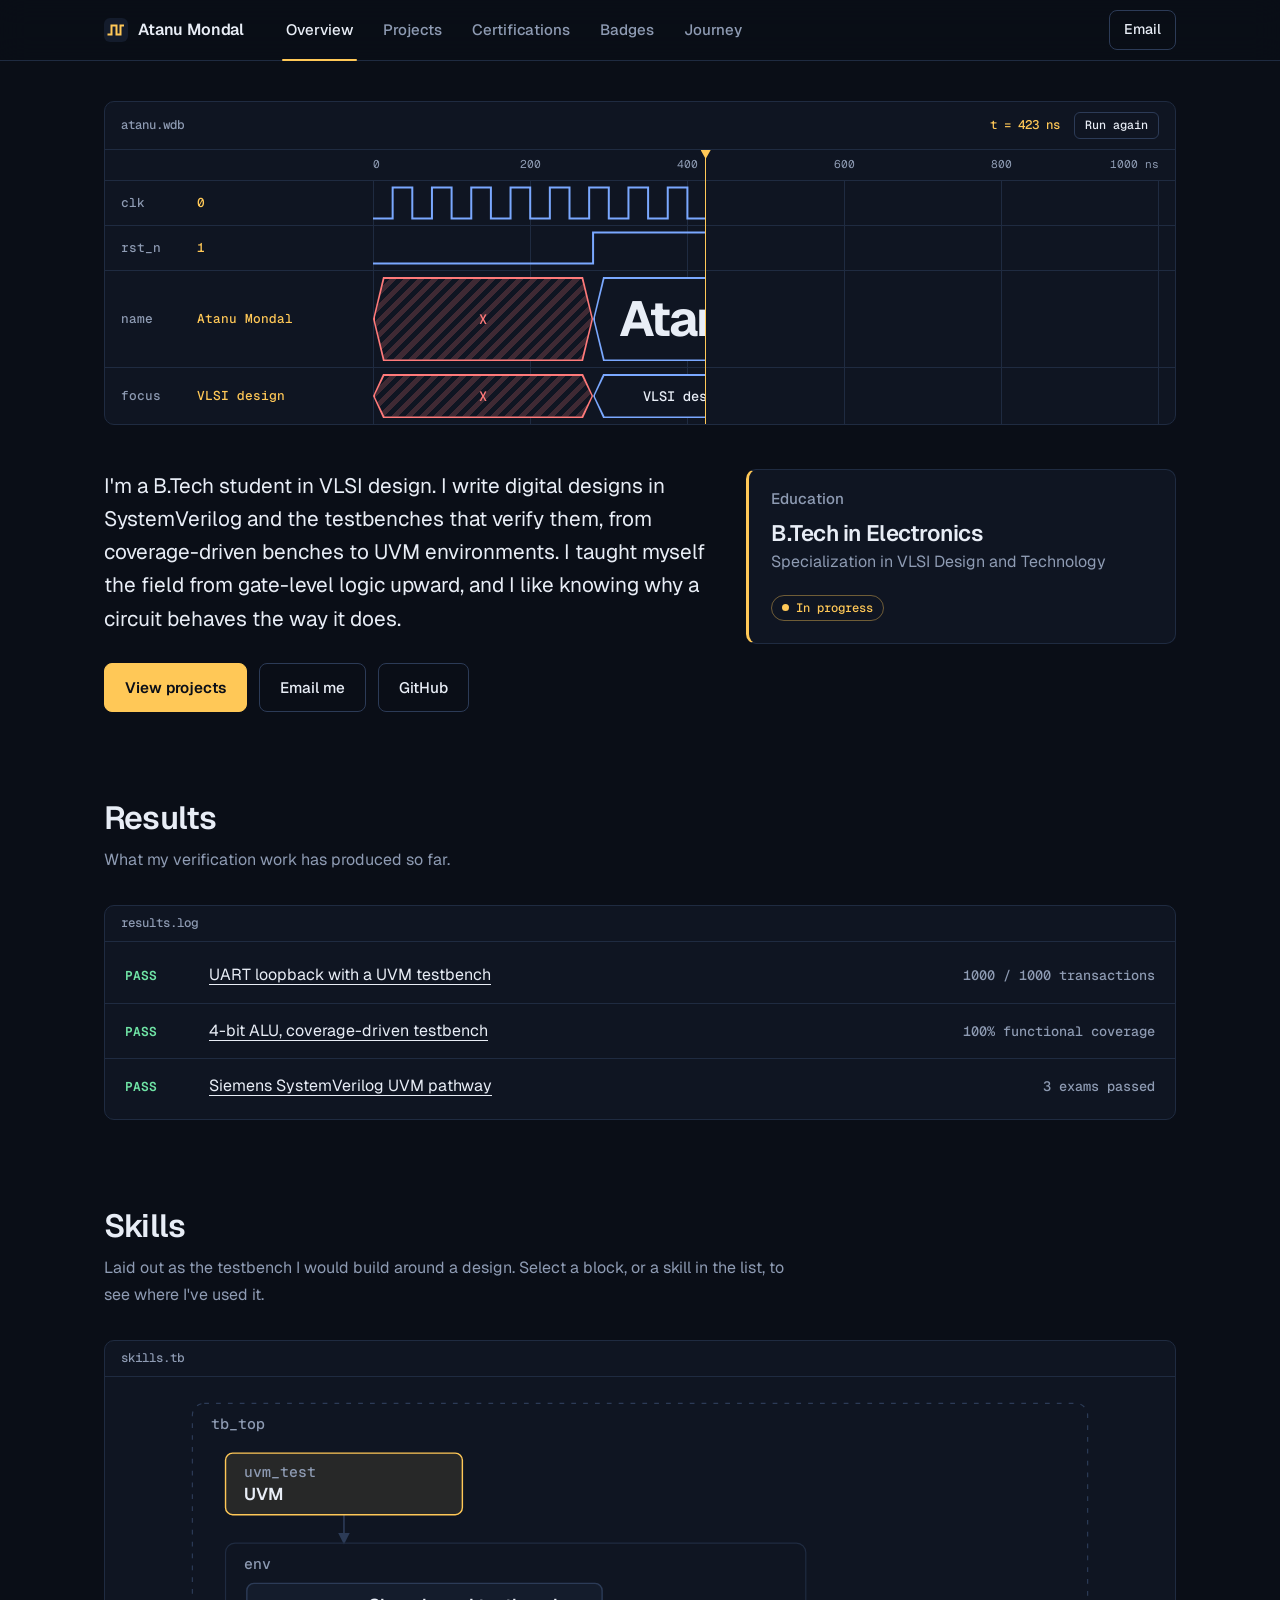
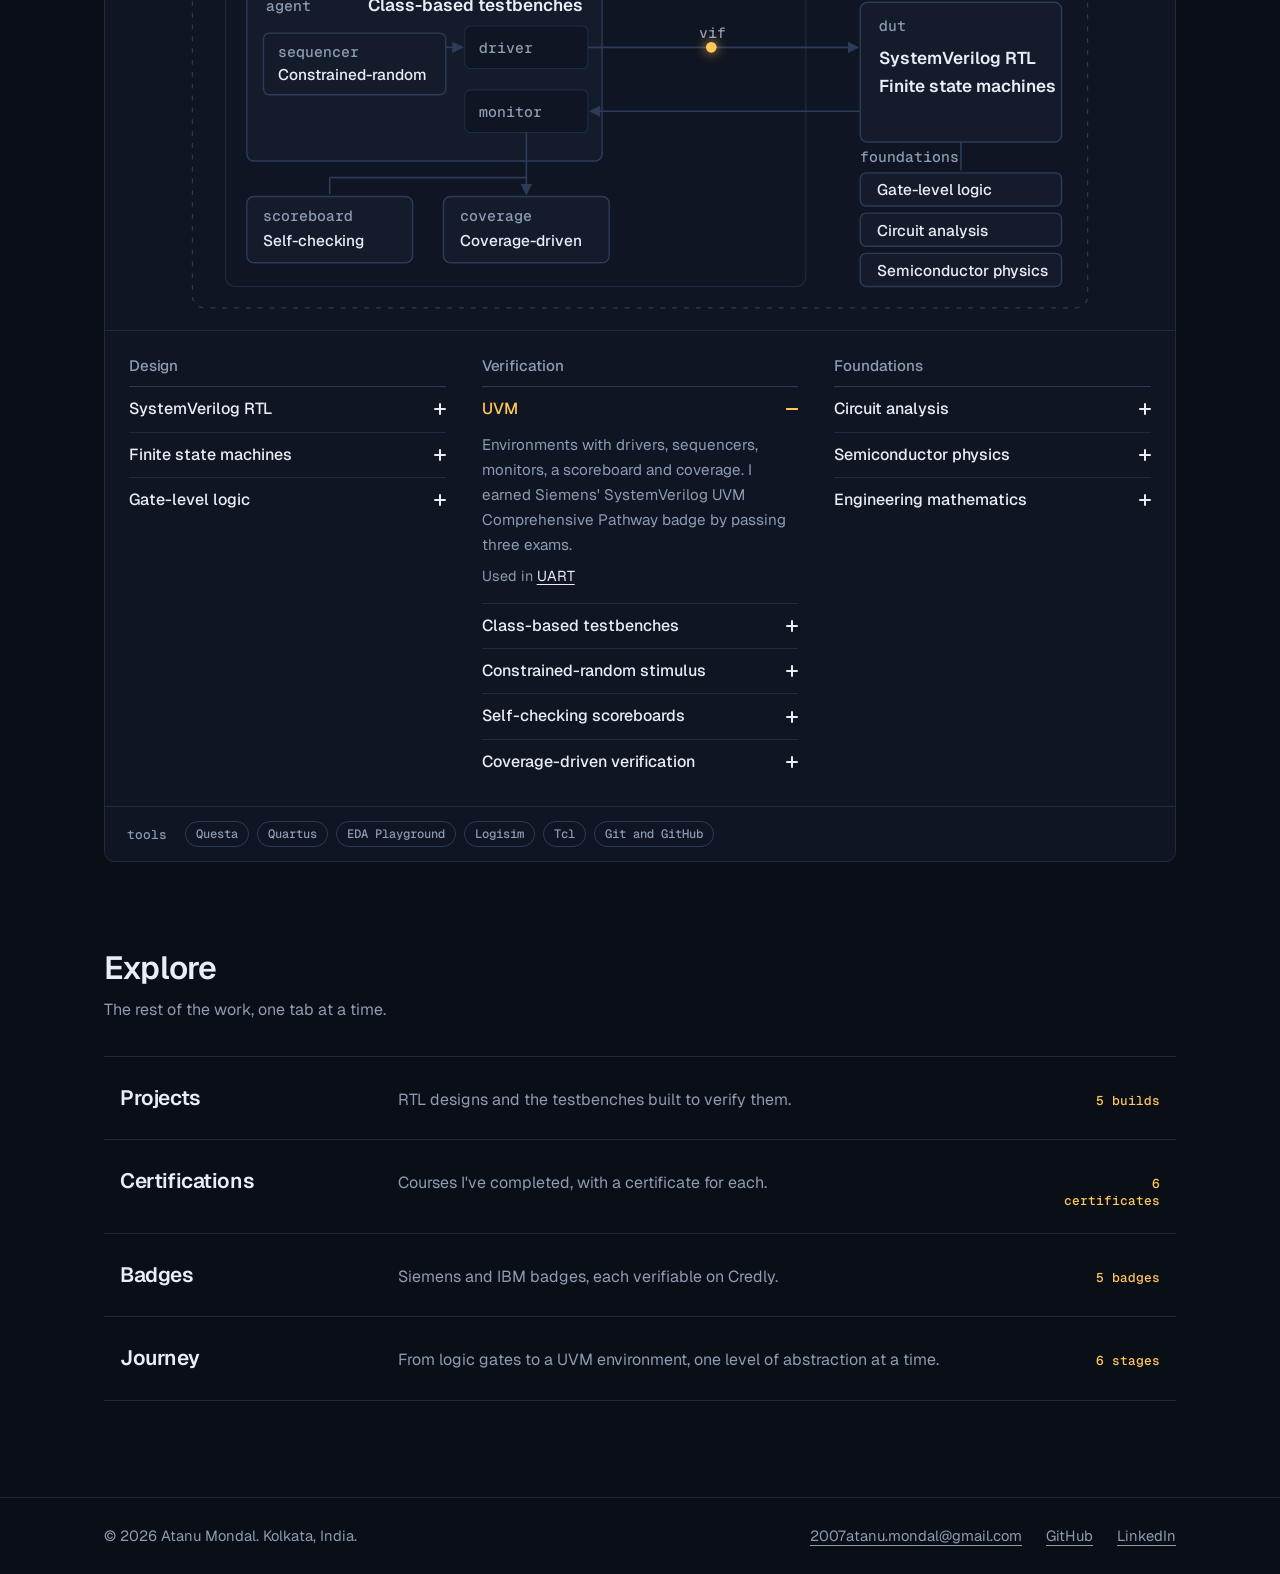
==== index.html @ 3df639fb "Modified" ====
<!DOCTYPE html>
<html lang="en" data-site="online">
<head>
  <meta charset="UTF-8">
  <meta name="viewport" content="width=device-width, initial-scale=1">
  <title>Atanu Mondal | VLSI Design and Verification</title>
  <script src="site.js?v=3"></script>
  <meta name="description" content="Atanu Mondal, a B.Tech student in VLSI design. SystemVerilog RTL, UVM testbenches and coverage-driven verification.">
  <meta name="theme-color" content="#0a0e17">
  <link rel="icon" href="data:image/svg+xml,%3Csvg xmlns='http://www.w3.org/2000/svg' viewBox='0 0 32 32'%3E%3Crect width='32' height='32' rx='6' fill='%230a0e17'/%3E%3Cpath d='M4 22h6V10h8v12h6V10h4' fill='none' stroke='%23ffc857' stroke-width='2.6'/%3E%3C/svg%3E">
  <link rel="preconnect" href="https://fonts.googleapis.com">
  <link rel="preconnect" href="https://fonts.gstatic.com" crossorigin>
  <link href="https://fonts.googleapis.com/css2?family=Geist:wght@400;500;600;700&family=Geist+Mono:wght@400;500;600;700&display=swap" rel="stylesheet">
  <link rel="stylesheet" href="style.css?v=3">
</head>
<body>

  <a class="skip" href="#main">Skip to content</a>

  <header class="chrome">
    <div class="chrome-in">
      <a class="brand" href="index.html" aria-label="Atanu Mondal, overview"><svg viewBox="0 0 24 24" aria-hidden="true"><rect width="24" height="24" rx="6" fill="#141c2c"/><path d="M3.5 16.5h4v-9h5v9h4v-9h3.5" fill="none" stroke="#ffc857" stroke-width="2" stroke-linejoin="miter"/></svg><span>Atanu Mondal</span></a>
      <nav class="tabs" aria-label="Sections">
        <a href="index.html" aria-current="page">Overview<span class="ind" aria-hidden="true"></span></a>
        <a href="projects.html">Projects</a>
        <a href="certifications.html">Certifications</a>
        <a href="badges.html">Badges</a>
        <a href="journey.html">Journey</a>
      </nav>
      <a class="mail" href="mailto:2007atanu.mondal@gmail.com">Email</a>
    </div>
  </header>

  <main id="main">

    <section class="hero" aria-label="Introduction">
      <div class="wrap">
        <div class="panel viewer" data-viewer>
          <div class="panel-bar">
            <span>atanu.wdb</span>
            <span class="bar-right">
              <span class="readout" data-readout aria-hidden="true">t = 999 ns</span>
              <button type="button" class="replay" data-replay>Run again</button>
            </span>
          </div>
          <div class="vbody" tabindex="0" role="group" aria-label="Waveform. Move the pointer over it, or use the arrow keys, to read each signal's value at that time.">
            <div class="vgrid" aria-hidden="true"></div>

            <div class="vrow ruler" aria-hidden="true">
              <div class="vname"></div><div class="vval"></div>
              <div class="vwave vruler"><span class="tick is-first" style="--x:0%">0</span><span class="tick" style="--x:20%">200</span><span class="tick" style="--x:40%">400</span><span class="tick" style="--x:60%">600</span><span class="tick" style="--x:80%">800</span><span class="tick is-last" style="--x:100%">1000 ns</span></div>
            </div>

            <div class="vrow">
              <div class="vname">clk</div>
              <div class="vval" data-val="clk" aria-hidden="true">1</div>
              <div class="vwave vtrace" aria-hidden="true">
                <svg class="wave" viewBox="0 0 1000 40" preserveAspectRatio="none"><path d="M0 [base64]"/></svg>
              </div>
            </div>

            <div class="vrow">
              <div class="vname">rst_n</div>
              <div class="vval" data-val="rst" aria-hidden="true">1</div>
              <div class="vwave vtrace" aria-hidden="true">
                <svg class="wave" viewBox="0 0 1000 40" preserveAspectRatio="none"><path d="M0 34H280V6H1000"/></svg>
              </div>
            </div>

            <div class="vrow">
              <div class="vname">name</div>
              <div class="vval" data-val="name" aria-hidden="true">Atanu Mondal</div>
              <div class="vwave vtrace" style="--h:96px">
                <div class="seg hexbus is-x" style="--l:0%;--w:28%" aria-hidden="true"><div class="in"><span>X</span></div></div>
                <div class="seg hexbus is-name" style="--l:28%;--w:72%"><div class="in"><h1>Atanu Mondal</h1></div></div>
              </div>
            </div>

            <div class="vrow">
              <div class="vname">focus</div>
              <div class="vval" data-val="focus" aria-hidden="true">UVM</div>
              <div class="vwave vtrace" style="--h:56px" aria-hidden="true">
                <div class="seg hexbus is-x" style="--l:0%;--w:28%"><div class="in"><span>X</span></div></div>
                <div class="seg hexbus" style="--l:28%;--w:24%"><div class="in"><span class="full">VLSI design</span><span class="short">VLSI</span></div></div>
                <div class="seg hexbus" style="--l:52%;--w:24%"><div class="in"><span class="full">SystemVerilog</span><span class="short">SV</span></div></div>
                <div class="seg hexbus" style="--l:76%;--w:24%"><div class="in"><span>UVM</span></div></div>
              </div>
            </div>

            <div class="cursor-track" aria-hidden="true"><div class="cursor"></div></div>
          </div>
        </div>
      </div>
    </section>

    <div class="wrap intro">
      <div>
        <p class="lead">I'm a B.Tech student in VLSI design. I write digital designs in SystemVerilog and the testbenches that verify them, from coverage-driven benches to UVM environments. I taught myself the field from gate-level logic upward, and I like knowing why a circuit behaves the way it does.</p>
        <div class="actions">
          <a class="btn primary" href="projects.html">View projects</a>
          <a class="btn" href="mailto:2007atanu.mondal@gmail.com">Email me</a>
          <a class="btn" href="https://github.com/atanumondal7">GitHub</a>
        </div>
      </div>
      <aside class="edu" aria-labelledby="edu-h">
        <h2 id="edu-h">Education</h2>
        <p class="edu-degree">B.Tech in Electronics</p>
        <p class="edu-spec">Specialization in VLSI Design and Technology</p>
        <span class="chip is-wip"><span class="dot" aria-hidden="true"></span>In progress</span>
      </aside>
    </div>

    <section class="section" aria-labelledby="results-h">
      <div class="wrap">
        <h2 id="results-h">Results</h2>
        <p class="lede">What my verification work has produced so far.</p>
        <div class="panel" data-reveal>
          <div class="panel-bar"><span>results.log</span></div>
          <ul class="log-lines">
            <li style="--i:0"><span class="pass">PASS</span><span class="what"><a href="projects.html#uart">UART loopback with a UVM testbench</a></span><span class="val">1000 / 1000 transactions</span></li>
            <li style="--i:1"><span class="pass">PASS</span><span class="what"><a href="projects.html#alu">4-bit ALU, coverage-driven testbench</a></span><span class="val">100% functional coverage</span></li>
            <li style="--i:2"><span class="pass">PASS</span><span class="what"><a href="badges.html">Siemens SystemVerilog UVM pathway</a></span><span class="val">3 exams passed</span></li>
          </ul>
        </div>
      </div>
    </section>

    <section class="section" id="skills" aria-labelledby="skills-h">
      <div class="wrap">
        <h2 id="skills-h">Skills</h2>
        <p class="lede">Laid out as the testbench I would build around a design. Select a block, or a skill in the list, to see where I've used it.</p>

        <div class="panel" data-skills>
          <div class="panel-bar"><span>skills.tb</span></div>
          <div class="skills-grid">

            <div class="tb-wrap">
              <svg class="tb" viewBox="0 0 760 430" role="group" aria-label="Skills drawn as a UVM testbench around a design under test. The same skills are listed beside the diagram.">
                <defs>
                  <marker id="ah" viewBox="0 0 8 8" refX="7" refY="4" markerWidth="7" markerHeight="7" orient="auto-start-reverse"><path class="arrow" d="M0 0L8 4L0 8z"/></marker>
                </defs>

                <rect class="frame" x="2" y="2" width="756" height="426" rx="10"/>
                <text class="g-name" x="18" y="24">tb_top</text>

                <path class="wire" d="M130 96V120" marker-end="url(#ah)"/>
                <rect class="group" x="30" y="120" width="490" height="290" rx="8"/>
                <text class="g-name" x="46" y="142">env</text>

                <!-- test -->
                <g class="node" data-node="test" tabindex="0" role="button" aria-label="UVM">
                  <rect class="box" x="30" y="44" width="200" height="52" rx="6"/>
                  <text class="n-name" x="46" y="64">uvm_test</text>
                  <text class="n-skill" x="46" y="84">UVM</text>
                </g>

                <!-- agent -->
                <g class="node" data-node="agent" tabindex="0" role="button" aria-label="Class-based testbenches">
                  <rect class="box" x="48" y="154" width="300" height="150" rx="6"/>
                  <text class="n-name" x="64" y="177">agent</text>
                  <text class="n-skill" x="332" y="177" text-anchor="end">Class-based testbenches</text>

                  <g class="node" data-node="sequencer" tabindex="0" role="button" aria-label="Constrained-random stimulus">
                    <rect class="box" x="62" y="196" width="154" height="52" rx="5"/>
                    <text class="n-name" x="74" y="216">sequencer</text>
                    <text class="n-small" x="74" y="236">Constrained-random</text>
                  </g>

                  <rect class="sub" x="232" y="190" width="104" height="36" rx="5"/>
                  <text class="n-name" x="244" y="213">driver</text>
                  <rect class="sub" x="232" y="244" width="104" height="36" rx="5"/>
                  <text class="n-name" x="244" y="267">monitor</text>
                  <path class="wire" d="M216 208H230" marker-end="url(#ah)"/>
                </g>

                <!-- checkers -->
                <g class="node" data-node="scoreboard" tabindex="0" role="button" aria-label="Self-checking scoreboards">
                  <rect class="box" x="48" y="334" width="140" height="56" rx="6"/>
                  <text class="n-name" x="62" y="355">scoreboard</text>
                  <text class="n-small" x="62" y="376">Self-checking</text>
                </g>

                <g class="node" data-node="coverage" tabindex="0" role="button" aria-label="Coverage-driven verification">
                  <rect class="box" x="214" y="334" width="140" height="56" rx="6"/>
                  <text class="n-name" x="228" y="355">coverage</text>
                  <text class="n-small" x="228" y="376">Coverage-driven</text>
                </g>

                <path class="wire" d="M284 280V318M118 318H284M118 318V332M284 318V332" marker-end="url(#ah)"/>

                <!-- interface -->
                <path class="wire" d="M336 208H564" marker-end="url(#ah)"/>
                <text class="g-name" x="430" y="200">vif</text>
                <path class="wire" d="M566 262H338" marker-end="url(#ah)"/>

                <!-- design under test -->
                <g class="node" data-node="dut" tabindex="0" role="button" aria-label="SystemVerilog RTL and finite state machines">
                  <rect class="box" x="566" y="170" width="170" height="118" rx="6"/>
                  <text class="n-name" x="582" y="194">dut</text>
                  <text class="n-skill" x="582" y="222">SystemVerilog RTL</text>
                  <text class="n-skill" x="582" y="246">Finite state machines</text>
                </g>

                <!-- foundations -->
                <path class="wire" d="M651 288V312"/>
                <text class="g-name" x="566" y="305">foundations</text>
                <g class="node" data-node="gates" tabindex="0" role="button" aria-label="Gate-level logic">
                  <rect class="box" x="566" y="314" width="170" height="28" rx="5"/>
                  <text class="n-small" x="580" y="333">Gate-level logic</text>
                </g>
                <g class="node" data-node="circuits" tabindex="0" role="button" aria-label="Circuit analysis">
                  <rect class="box" x="566" y="348" width="170" height="28" rx="5"/>
                  <text class="n-small" x="580" y="367">Circuit analysis</text>
                </g>
                <g class="node" data-node="physics" tabindex="0" role="button" aria-label="Semiconductor physics">
                  <rect class="box" x="566" y="382" width="170" height="28" rx="5"/>
                  <text class="n-small" x="580" y="401">Semiconductor physics</text>
                </g>

                <circle class="packet" r="4.5" cx="0" cy="0" aria-hidden="true">
                  <animateMotion dur="7s" repeatCount="indefinite" path="M216 208H640V262H284V318H118V332"/>
                </circle>
              </svg>
            </div>

            <div class="skill-list">

              <div class="skill-group">
                <h3>Design</h3>
                <ul>
                  <li class="skill-item" data-skill="sv-rtl" data-node="dut">
                    <button class="skill-btn" type="button" aria-expanded="false" aria-controls="sk-sv-rtl"><span>SystemVerilog RTL</span><span class="chev" aria-hidden="true"></span></button>
                    <div class="skill-more" id="sk-sv-rtl"><div>
                      <p>Registers, combinational logic and clocked processes written as RTL, with clean module interfaces.</p>
                      <p class="used">Used in <a href="projects.html#uart">UART</a>, <a href="projects.html#alarm-clock">alarm clock</a>, <a href="projects.html#i2c">I2C blocks</a></p>
                    </div></div>
                  </li>
                  <li class="skill-item" data-skill="fsm" data-node="dut">
                    <button class="skill-btn" type="button" aria-expanded="false" aria-controls="sk-fsm"><span>Finite state machines</span><span class="chev" aria-hidden="true"></span></button>
                    <div class="skill-more" id="sk-fsm"><div>
                      <p>Control logic as explicit states. The I2C shift register moves through IDLE, LOAD, SHIFT and DONE.</p>
                      <p class="used">Used in <a href="projects.html#i2c">I2C blocks</a>, <a href="projects.html#alarm-clock">alarm clock</a></p>
                    </div></div>
                  </li>
                  <li class="skill-item" data-skill="gates" data-node="gates">
                    <button class="skill-btn" type="button" aria-expanded="false" aria-controls="sk-gates"><span>Gate-level logic</span><span class="chev" aria-hidden="true"></span></button>
                    <div class="skill-more" id="sk-gates"><div>
                      <p>Digital circuits built from gates and simulated in Logisim, including a 4-bit ALU, a JK flip-flop, a 4-bit subtractor and a lottery machine.</p>
                      <p class="used">See the <a href="journey.html">journey</a></p>
                    </div></div>
                  </li>
                </ul>
              </div>

              <div class="skill-group">
                <h3>Verification</h3>
                <ul>
                  <li class="skill-item is-active" data-skill="uvm" data-node="test">
                    <button class="skill-btn" type="button" aria-expanded="true" aria-controls="sk-uvm"><span>UVM</span><span class="chev" aria-hidden="true"></span></button>
                    <div class="skill-more" id="sk-uvm"><div>
                      <p>Environments with drivers, sequencers, monitors, a scoreboard and coverage. I earned Siemens' SystemVerilog UVM Comprehensive Pathway badge by passing three exams.</p>
                      <p class="used">Used in <a href="projects.html#uart">UART</a></p>
                    </div></div>
                  </li>
                  <li class="skill-item" data-skill="class-tb" data-node="agent">
                    <button class="skill-btn" type="button" aria-expanded="false" aria-controls="sk-class-tb"><span>Class-based testbenches</span><span class="chev" aria-hidden="true"></span></button>
                    <div class="skill-more" id="sk-class-tb"><div>
                      <p>Generators, drivers, monitors and scoreboards written as classes, including the clocking-block timing traps that come with them.</p>
                      <p class="used">Used in <a href="projects.html#alu">ALU</a>, <a href="projects.html#usr">shift register</a>, <a href="projects.html#alarm-clock">alarm clock</a></p>
                    </div></div>
                  </li>
                  <li class="skill-item" data-skill="crv" data-node="sequencer">
                    <button class="skill-btn" type="button" aria-expanded="false" aria-controls="sk-crv"><span>Constrained-random stimulus</span><span class="chev" aria-hidden="true"></span></button>
                    <div class="skill-more" id="sk-crv"><div>
                      <p>Randomized stimulus that reaches cases a directed test would miss. On simulators without randomize(), I write the randomization by hand.</p>
                      <p class="used">Used in <a href="projects.html#alu">ALU</a>, <a href="projects.html#uart">UART</a>, <a href="projects.html#usr">shift register</a></p>
                    </div></div>
                  </li>
                  <li class="skill-item" data-skill="sb" data-node="scoreboard">
                    <button class="skill-btn" type="button" aria-expanded="false" aria-controls="sk-sb"><span>Self-checking scoreboards</span><span class="chev" aria-hidden="true"></span></button>
                    <div class="skill-more" id="sk-sb"><div>
                      <p>Scoreboards that compare what the design does against a reference model, so a run reports pass or fail by itself.</p>
                      <p class="used">Used in <a href="projects.html#uart">UART</a>, <a href="projects.html#alu">ALU</a></p>
                    </div></div>
                  </li>
                  <li class="skill-item" data-skill="cdv" data-node="coverage">
                    <button class="skill-btn" type="button" aria-expanded="false" aria-controls="sk-cdv"><span>Coverage-driven verification</span><span class="chev" aria-hidden="true"></span></button>
                    <div class="skill-more" id="sk-cdv"><div>
                      <p>Coverage bins and crosses that show which behavior has been exercised. The ALU testbench reached 100% functional coverage.</p>
                      <p class="used">Used in <a href="projects.html#alu">ALU</a>, <a href="projects.html#uart">UART</a>, <a href="projects.html#usr">shift register</a></p>
                    </div></div>
                  </li>
                </ul>
              </div>

              <div class="skill-group">
                <h3>Foundations</h3>
                <ul>
                  <li class="skill-item" data-skill="circuits" data-node="circuits">
                    <button class="skill-btn" type="button" aria-expanded="false" aria-controls="sk-circuits"><span>Circuit analysis</span><span class="chev" aria-hidden="true"></span></button>
                    <div class="skill-more" id="sk-circuits"><div>
                      <p>Working circuits out from first principles, as groundwork for digital design.</p>
                    </div></div>
                  </li>
                  <li class="skill-item" data-skill="physics" data-node="physics">
                    <button class="skill-btn" type="button" aria-expanded="false" aria-controls="sk-physics"><span>Semiconductor physics</span><span class="chev" aria-hidden="true"></span></button>
                    <div class="skill-more" id="sk-physics"><div>
                      <p>Device behavior from first principles, including an NMOS common-source amplifier modeled in Falstad, and setup, hold and metastability.</p>
                    </div></div>
                  </li>
                  <li class="skill-item" data-skill="math" data-node="none">
                    <button class="skill-btn" type="button" aria-expanded="false" aria-controls="sk-math"><span>Engineering mathematics</span><span class="chev" aria-hidden="true"></span></button>
                    <div class="skill-more" id="sk-math"><div>
                      <p>The math behind circuits and signals.</p>
                    </div></div>
                  </li>
                </ul>
              </div>

            </div>
          </div>
          <div class="toolbar">
            <span>tools</span>
            <ul class="chips">
              <li class="chip">Questa</li>
              <li class="chip">Quartus</li>
              <li class="chip">EDA Playground</li>
              <li class="chip">Logisim</li>
              <li class="chip">Tcl</li>
              <li class="chip">Git and GitHub</li>
            </ul>
          </div>
        </div>
      </div>
    </section>

    <section class="section" aria-labelledby="explore-h">
      <div class="wrap">
        <h2 id="explore-h">Explore</h2>
        <p class="lede">The rest of the work, one tab at a time.</p>
        <ul class="explore">
          <li><a href="projects.html"><span class="name">Projects</span><span class="desc">RTL designs and the testbenches built to verify them.</span><span class="meta">5 builds</span></a></li>
          <li><a href="certifications.html"><span class="name">Certifications</span><span class="desc">Courses I've completed, with a certificate for each.</span><span class="meta">6 certificates</span></a></li>
          <li><a href="badges.html"><span class="name">Badges</span><span class="desc">Siemens and IBM badges, each verifiable on Credly.</span><span class="meta">5 badges</span></a></li>
          <li><a href="journey.html"><span class="name">Journey</span><span class="desc">From logic gates to a UVM environment, one level of abstraction at a time.</span><span class="meta">6 stages</span></a></li>
        </ul>
      </div>
    </section>

  </main>

  <footer class="foot">
    <div class="wrap foot-in">
      <p>&copy; 2026 Atanu Mondal. Kolkata, India.</p>
      <ul>
        <li><a href="mailto:2007atanu.mondal@gmail.com">2007atanu.mondal@gmail.com</a></li>
        <li><a href="https://github.com/atanumondal7">GitHub</a></li>
        <li><a href="https://www.linkedin.com/in/atanu-mondal7" target="_blank" rel="noopener">LinkedIn</a></li>
      </ul>
    </div>
  </footer>

</body>
</html>
---- style.css ----
/* =====================================================================
   Atanu Mondal portfolio

   Concept: the site is a waveform viewer. Pages are tabs, headings are bus
   values, the landing page is a simulation run you can scrub. Unknown or
   placeholder values use the X state (red hatch), the way a simulator shows
   a signal nobody has driven yet.

   Colour: one cool ink background, blue for signals, amber for the cursor and
   actions, red only for X (unknown), green only for PASS.
   Type: Geist for reading, Geist Mono for signal names and values.
   Motion: one orchestrated moment (the landing-page run). Everything else
   reacts to what the visitor does.
   ===================================================================== */

:root {
  --bg: #0a0e17;
  --surface: #0f1522;
  --surface-2: #141c2c;
  --line: #1f2b41;
  --line-2: #2c3b57;
  --text: #e8edf6;
  --muted: #8e9bb3;
  --signal: #7aa8ff;
  --amber: #ffc857;
  --x: #ff7a7a;
  --pass: #6fe3a5;

  --sans: "Geist", system-ui, -apple-system, "Segoe UI", Roboto, sans-serif;
  --mono: "Geist Mono", ui-monospace, "SFMono-Regular", Menlo, Consolas, monospace;
  --r: 10px;
  --wrap: 1120px;
}

/* ---------- page transitions (tab to tab) ---------- */

@view-transition { navigation: auto; }

::view-transition-old(root),
::view-transition-new(root) { animation-duration: 0.22s; }

@media (prefers-reduced-motion: reduce) {
  ::view-transition-group(*),
  ::view-transition-old(*),
  ::view-transition-new(*) { animation: none !important; }
}

/* ---------- base ---------- */

*, *::before, *::after { box-sizing: border-box; }

html {
  color-scheme: dark;
  scroll-behavior: smooth;
  scroll-padding-top: 84px;
  -webkit-text-size-adjust: 100%;
}

body {
  margin: 0;
  min-height: 100vh;
  display: flex;
  flex-direction: column;
  background: var(--bg);
  color: var(--text);
  font: 400 1rem/1.65 var(--sans);
  -webkit-font-smoothing: antialiased;
}

main { flex: 1; padding-bottom: 96px; }

.wrap {
  width: 100%;
  max-width: var(--wrap);
  margin: 0 auto;
  padding: 0 24px;
}

a { color: inherit; }

p { margin: 0 0 1em; }

h1, h2, h3 { margin: 0; font-family: var(--sans); }

h2 {
  font-size: clamp(1.5rem, 3vw, 2rem);
  font-weight: 600;
  line-height: 1.15;
  letter-spacing: -0.025em;
}

h3 {
  font-size: 1.05rem;
  font-weight: 600;
  letter-spacing: -0.01em;
}

:focus-visible {
  outline: 2px solid var(--amber);
  outline-offset: 3px;
  border-radius: 4px;
}

.skip {
  position: absolute;
  left: 16px;
  top: -64px;
  z-index: 60;
  padding: 8px 14px;
  background: var(--amber);
  color: var(--bg);
  font-weight: 600;
  text-decoration: none;
  border-radius: 6px;
}
.skip:focus { top: 12px; }

.section { padding-top: 88px; }

.lede {
  max-width: 44em;
  margin: 10px 0 32px;
  color: var(--muted);
}

/* ---------- title bar with tabs ---------- */

.chrome {
  position: sticky;
  top: 0;
  z-index: 40;
  view-transition-name: chrome;
  background: rgba(10, 14, 23, 0.86);
  -webkit-backdrop-filter: blur(14px);
  backdrop-filter: blur(14px);
  border-bottom: 1px solid var(--line);
}

.chrome-in {
  display: flex;
  align-items: stretch;
  gap: 28px;
  max-width: var(--wrap);
  min-height: 60px;
  margin: 0 auto;
  padding: 0 24px;
}

.brand {
  display: inline-flex;
  align-items: center;
  gap: 10px;
  color: var(--text);
  font-weight: 600;
  letter-spacing: -0.01em;
  text-decoration: none;
  white-space: nowrap;
}

.brand svg { width: 24px; height: 24px; flex: none; }

.tabs {
  display: flex;
  align-items: stretch;
  gap: 2px;
  flex: 1;
  min-width: 0;
}

.tabs a {
  position: relative;
  display: flex;
  align-items: center;
  padding: 0 14px;
  color: var(--muted);
  font-size: 0.94rem;
  font-weight: 500;
  text-decoration: none;
  transition: color 0.15s;
}

.tabs a:hover,
.tabs a[aria-current="page"] { color: var(--text); }

.ind {
  position: absolute;
  left: 10px;
  right: 10px;
  bottom: -1px;
  height: 2px;
  border-radius: 2px;
  background: var(--amber);
  view-transition-name: tab-ind;
}

.chrome .mail {
  align-self: center;
  padding: 7px 14px;
  border: 1px solid var(--line-2);
  border-radius: 8px;
  font-size: 0.88rem;
  font-weight: 500;
  text-decoration: none;
  transition: border-color 0.15s;
}

.chrome .mail:hover { border-color: var(--amber); }

/* ---------- shared components ---------- */

.panel {
  background: var(--surface);
  border: 1px solid var(--line);
  border-radius: var(--r);
  overflow: hidden;
}

.panel-bar {
  display: flex;
  align-items: center;
  justify-content: space-between;
  gap: 12px;
  padding: 10px 16px;
  border-bottom: 1px solid var(--line);
  font: 500 0.78rem/1.2 var(--mono);
  color: var(--muted);
}

.btn {
  display: inline-flex;
  align-items: center;
  padding: 11px 20px;
  border: 1px solid var(--line-2);
  border-radius: 8px;
  color: var(--text);
  font-size: 0.95rem;
  font-weight: 500;
  text-decoration: none;
  transition: border-color 0.15s, background-color 0.15s;
}

.btn:hover { border-color: var(--signal); }

.btn.primary {
  background: var(--amber);
  border-color: var(--amber);
  color: var(--bg);
  font-weight: 600;
}

.btn.primary:hover { background: #ffd47f; border-color: #ffd47f; }

.chip {
  display: inline-flex;
  align-items: center;
  gap: 7px;
  padding: 3px 10px;
  border: 1px solid var(--line-2);
  border-radius: 999px;
  font: 500 0.76rem/1.5 var(--mono);
  color: var(--muted);
  white-space: nowrap;
}

.chip.is-pass { color: var(--pass); border-color: rgba(111, 227, 165, 0.4); }
.chip.is-wip { color: var(--amber); border-color: rgba(255, 200, 87, 0.4); }
.chip.is-x { color: var(--x); border-color: rgba(255, 122, 122, 0.45); border-style: dashed; }

.chips {
  display: flex;
  flex-wrap: wrap;
  gap: 8px;
  margin: 0;
  padding: 0;
  list-style: none;
}

/* bus value: the hexagonal shape a simulator draws for a multi-bit signal */

.hexbus {
  --cut: 12px;
  --hex: polygon(var(--cut) 0, calc(100% - var(--cut)) 0, 100% 50%, calc(100% - var(--cut)) 100%, var(--cut) 100%, 0 50%);
  --c: var(--signal);
  padding: 1.5px;
  background: var(--c);
  clip-path: var(--hex);
}

.hexbus > .in {
  background: var(--surface);
  clip-path: var(--hex);
  color: var(--text);
}

.hexbus.is-x { --c: var(--x); }

.hexbus.is-x > .in {
  background:
    repeating-linear-gradient(135deg, rgba(255, 122, 122, 0.2) 0 5px, rgba(255, 122, 122, 0) 5px 10px),
    var(--surface);
  color: var(--x);
}

/* ---------- footer ---------- */

.foot {
  padding: 26px 0;
  border-top: 1px solid var(--line);
  color: var(--muted);
  font-size: 0.92rem;
}

.foot-in {
  display: flex;
  flex-wrap: wrap;
  align-items: center;
  justify-content: space-between;
  gap: 12px 32px;
}

.foot p { margin: 0; }

.foot ul {
  display: flex;
  flex-wrap: wrap;
  gap: 8px 24px;
  margin: 0;
  padding: 0;
  list-style: none;
}

.foot a { text-underline-offset: 4px; }
.foot a:hover { color: var(--text); }

/* =====================================================================
   Landing page: the viewer
   ===================================================================== */

.hero { padding-top: 40px; }

.viewer .readout {
  display: inline-block;
  min-width: 11ch;
  text-align: right;
  color: var(--amber);
}

.bar-right { display: inline-flex; align-items: center; gap: 14px; }

.replay {
  padding: 4px 10px;
  border: 1px solid var(--line-2);
  border-radius: 6px;
  background: transparent;
  color: var(--text);
  font: 500 0.74rem/1.4 var(--mono);
  cursor: pointer;
  transition: border-color 0.15s;
}

.replay:hover { border-color: var(--amber); }

.vbody {
  --namew: 92px;
  --valw: 176px;
  --padr: 16px;
  position: relative;
  container-type: inline-size;
  touch-action: pan-y;
}

.vbody:focus-visible { outline-offset: -3px; }

.vgrid {
  position: absolute;
  top: 30px;
  bottom: 0;
  left: calc(var(--namew) + var(--valw));
  right: var(--padr);
  border-right: 1px solid var(--line);
  background-image: linear-gradient(to right, var(--line) 1px, transparent 1px);
  background-size: 20% 100%;
  pointer-events: none;
}

.vrow {
  display: grid;
  grid-template-columns: var(--namew) var(--valw) minmax(0, 1fr);
  align-items: center;
  border-top: 1px solid var(--line);
}

.vrow.ruler { height: 30px; border-top: 0; }

.vname {
  padding-left: 16px;
  font: 500 0.8rem/1 var(--mono);
  color: var(--muted);
}

.vval {
  padding-right: 12px;
  overflow: hidden;
  font: 500 0.8rem/1 var(--mono);
  color: var(--amber);
  text-overflow: ellipsis;
  white-space: nowrap;
}

.vwave {
  position: relative;
  height: var(--h, 44px);
  margin-right: var(--padr);
}

.vruler { height: 30px; }

.tick {
  position: absolute;
  top: 50%;
  left: var(--x);
  transform: translate(-50%, -50%);
  font: 400 0.7rem/1 var(--mono);
  color: var(--muted);
  white-space: nowrap;
}

.tick.is-first { transform: translate(0, -50%); }
.tick.is-last { transform: translate(-100%, -50%); }

.js .vtrace { clip-path: inset(0 100% 0 0); }

.wave {
  position: absolute;
  inset: 0;
  width: 100%;
  height: 100%;
}

.wave path {
  fill: none;
  stroke: var(--signal);
  stroke-width: 2;
  stroke-linejoin: miter;
  vector-effect: non-scaling-stroke;
}

.seg {
  --cut: 10px;
  position: absolute;
  top: 6px;
  bottom: 6px;
  left: var(--l);
  width: var(--w);
}

.seg > .in {
  display: flex;
  align-items: center;
  justify-content: center;
  height: 100%;
  padding: 0 calc(var(--cut) + 6px);
  overflow: hidden;
  font: 500 0.85rem/1.2 var(--mono);
  white-space: nowrap;
}

.seg.is-name > .in {
  justify-content: flex-start;
  padding-left: calc(var(--cut) + 14px);
  white-space: normal;
}

.seg h1 {
  font-size: clamp(1.4rem, 4.6cqw, 3.5rem);
  font-weight: 700;
  line-height: 1.02;
  letter-spacing: -0.035em;
  text-wrap: balance;
}

.seg .short { display: none; }

.cursor-track {
  position: absolute;
  top: 0;
  bottom: 0;
  left: calc(var(--namew) + var(--valw));
  right: var(--padr);
  pointer-events: none;
}

.cursor {
  position: absolute;
  top: 0;
  bottom: 0;
  left: 100%;
  width: 0;
  border-left: 1.5px solid var(--amber);
}

.js .cursor { left: 0; }

.cursor::before {
  content: "";
  position: absolute;
  top: 0;
  left: -5.5px;
  width: 10px;
  height: 9px;
  background: var(--amber);
  clip-path: polygon(0 0, 100% 0, 50% 100%);
}

/* intro + education */

.intro {
  display: grid;
  grid-template-columns: minmax(0, 7fr) minmax(0, 5fr);
  gap: 40px;
  align-items: start;
  margin-top: 44px;
}

.lead {
  max-width: 36em;
  margin: 0 0 28px;
  font-size: clamp(1.1rem, 2vw, 1.3rem);
  line-height: 1.6;
}

.actions { display: flex; flex-wrap: wrap; gap: 12px; }

.edu {
  padding: 20px 22px 22px;
  border: 1px solid var(--line);
  border-left: 3px solid var(--amber);
  border-radius: var(--r);
  background: var(--surface);
}

.edu h2 {
  font-size: 0.95rem;
  font-weight: 500;
  letter-spacing: 0;
  color: var(--muted);
}

.edu-degree {
  margin: 12px 0 2px;
  font-size: 1.4rem;
  font-weight: 600;
  line-height: 1.25;
  letter-spacing: -0.02em;
}

.edu-spec { margin: 0 0 18px; color: var(--muted); }

.dot {
  width: 7px;
  height: 7px;
  border-radius: 50%;
  background: currentColor;
}

/* results log */

.log-lines { margin: 0; padding: 6px 0; list-style: none; }

.log-lines li {
  display: grid;
  grid-template-columns: 68px minmax(0, 1fr) auto;
  gap: 4px 16px;
  align-items: baseline;
  padding: 14px 20px;
  border-top: 1px solid var(--line);
}

.log-lines li:first-child { border-top: 0; }

.log-lines .pass { font: 600 0.8rem/1 var(--mono); color: var(--pass); }
.log-lines .what a { text-underline-offset: 4px; }
.log-lines .what a:hover { color: var(--amber); }
.log-lines .val { font: 500 0.85rem/1.4 var(--mono); color: var(--muted); }

.js [data-reveal]:not(.is-in) .log-lines li {
  opacity: 0;
  transform: translateX(-10px);
}

[data-reveal].is-in .log-lines li {
  opacity: 1;
  transform: none;
  transition: opacity 0.45s ease, transform 0.45s ease;
  transition-delay: calc(var(--i, 0) * 140ms);
}

/* =====================================================================
   Skills: the testbench diagram
   ===================================================================== */

.skills-grid { display: block; }

.tb-wrap {
  padding: 24px 24px 20px;
  border-bottom: 1px solid var(--line);
}

.tb { display: block; width: 100%; max-width: 900px; height: auto; margin: 0 auto; }

.tb .frame { fill: none; stroke: var(--line-2); stroke-dasharray: 4 6; }
.tb .group { fill: none; stroke: var(--line); }
.tb .wire { fill: none; stroke: var(--line-2); stroke-width: 1.4; }
.tb .arrow { fill: var(--line-2); }
.tb .box { fill: var(--surface-2); stroke: var(--line-2); stroke-width: 1.2; transition: fill 0.15s, stroke 0.15s; }
.tb .sub { fill: var(--surface); stroke: var(--line); stroke-width: 1; }
.tb .g-name { font: 500 12.5px var(--mono); fill: var(--muted); }
.tb .n-name { font: 500 12.5px var(--mono); fill: var(--muted); }
.tb .n-skill { font: 600 14.5px var(--sans); fill: var(--text); }
.tb .n-small { font: 500 13px var(--sans); fill: var(--text); }
.tb .packet { fill: var(--amber); filter: drop-shadow(0 0 5px rgba(255, 200, 87, 0.9)); }

.node { cursor: pointer; outline: none; }
.node:hover > .box,
.node.is-hover > .box { stroke: var(--amber); }
.node.is-active > .box { stroke: var(--amber); fill: rgba(255, 200, 87, 0.1); }
.node:focus-visible > .box { stroke: var(--amber); stroke-width: 2.4; }

.skill-list {
  display: grid;
  grid-template-columns: repeat(3, minmax(0, 1fr));
  gap: 0 36px;
  align-items: start;
  padding: 8px 24px 16px;
}

.skill-group { padding: 14px 0 6px; }

.skill-group h3 {
  padding-bottom: 8px;
  border-bottom: 1px solid var(--line-2);
  font-size: 0.95rem;
  color: var(--muted);
  font-weight: 500;
}

.skill-group ul { margin: 0; padding: 0; list-style: none; }
.skill-item { border-bottom: 1px solid var(--line); }
.skill-item:last-child { border-bottom: 0; }

.skill-btn {
  display: flex;
  align-items: center;
  justify-content: space-between;
  gap: 12px;
  width: 100%;
  padding: 11px 0;
  border: 0;
  background: none;
  color: var(--text);
  font: 500 1rem/1.4 var(--sans);
  text-align: left;
  cursor: pointer;
}

.skill-btn:hover { color: var(--amber); }
.skill-item.is-active .skill-btn { color: var(--amber); }

.chev { position: relative; flex: none; width: 12px; height: 12px; }

.chev::before,
.chev::after {
  content: "";
  position: absolute;
  top: 5px;
  left: 0;
  width: 12px;
  height: 2px;
  border-radius: 1px;
  background: currentColor;
  transition: transform 0.25s;
}

.chev::after { transform: rotate(90deg); }
.skill-item.is-active .chev::after { transform: rotate(0deg); }

.skill-more {
  display: grid;
  grid-template-rows: 0fr;
  transition: grid-template-rows 0.28s ease;
}

.skill-more > div {
  overflow: hidden;
  visibility: hidden;
  transition: visibility 0s 0.28s;
}

.skill-item.is-active .skill-more { grid-template-rows: 1fr; }
.skill-item.is-active .skill-more > div { visibility: visible; transition-delay: 0s; }

html:not(.js) .skill-more { grid-template-rows: 1fr; }
html:not(.js) .skill-more > div { visibility: visible; }

.skill-more p { margin: 0 0 8px; color: var(--muted); font-size: 0.95rem; }
.skill-more .used { margin-bottom: 14px; font-size: 0.9rem; }
.skill-more .used a { color: var(--text); text-underline-offset: 3px; }
.skill-more .used a:hover { color: var(--amber); }

.toolbar {
  display: flex;
  flex-wrap: wrap;
  align-items: center;
  gap: 10px 14px;
  padding: 14px 22px;
  border-top: 1px solid var(--line);
}

.toolbar span:first-child { font: 500 0.8rem var(--mono); color: var(--muted); margin-right: 4px; }

/* explore rows */

.explore { margin: 0; padding: 0; list-style: none; border-top: 1px solid var(--line); }
.explore li { border-bottom: 1px solid var(--line); }

.explore a {
  display: grid;
  grid-template-columns: minmax(0, 2fr) minmax(0, 5fr) 110px;
  gap: 6px 28px;
  align-items: baseline;
  padding: 24px 16px;
  text-decoration: none;
  background: linear-gradient(var(--surface-2), var(--surface-2)) no-repeat left center / 0% 100%;
  transition: background-size 0.4s cubic-bezier(0.2, 0.7, 0.2, 1), padding-left 0.4s cubic-bezier(0.2, 0.7, 0.2, 1);
}

.explore a:hover,
.explore a:focus-visible { background-size: 100% 100%; padding-left: 30px; }

.explore .name { font-size: 1.3rem; font-weight: 600; letter-spacing: -0.02em; }
.explore .desc { color: var(--muted); }
.explore .meta { font: 500 0.8rem var(--mono); color: var(--amber); text-align: right; }

/* =====================================================================
   Inner pages
   ===================================================================== */

.pagehead { padding: 56px 0 0; }

.busline {
  display: flex;
  align-items: center;
  gap: 16px;
  margin-bottom: 22px;
}

.busline::after {
  content: "";
  flex: 1;
  border-top: 1.5px dashed var(--line-2);
}

.busline .sig { width: 44px; font: 500 0.8rem var(--mono); color: var(--muted); }

.pagebus { --cut: 16px; }
.pagebus > .in { padding: 12px calc(var(--cut) + 30px); }

.pagebus h1 {
  font-size: clamp(1.9rem, 5vw, 3.2rem);
  font-weight: 700;
  line-height: 1.05;
  letter-spacing: -0.035em;
}

.page-intro { max-width: 40em; margin: 0 0 40px; color: var(--muted); }

/* projects */

.projects { display: grid; gap: 28px; }

.project-grid { display: grid; grid-template-columns: minmax(0, 6fr) minmax(0, 5fr); }

.project-main { padding: 26px 28px 30px; }

.project-main h2 { margin-bottom: 12px; font-size: 1.6rem; }

.project-main p { max-width: 38em; color: var(--muted); }

.spec { margin: 22px 0 22px; }

.spec > div {
  display: grid;
  grid-template-columns: 7.5rem minmax(0, 1fr);
  gap: 12px;
  padding: 9px 0;
  border-top: 1px dashed var(--line-2);
  font-size: 0.94rem;
}

.spec dt { font: 500 0.78rem/1.7 var(--mono); color: var(--muted); }
.spec dd { margin: 0; }

.repo {
  display: inline-block;
  color: var(--amber);
  font-weight: 600;
  text-underline-offset: 4px;
}

.repo:hover { color: #ffd47f; }
.repo.is-private { color: var(--muted); font-weight: 500; text-decoration: none; }

.project-side {
  display: flex;
  flex-direction: column;
  gap: 18px;
  justify-content: center;
  padding: 26px 28px;
  border-left: 1px solid var(--line);
  background: var(--surface-2);
}

.project-side h3 { font: 500 0.82rem var(--mono); color: var(--muted); }

.readout-list { margin: 0; padding: 0; list-style: none; font: 500 0.92rem/1.4 var(--mono); }

.readout-list li {
  display: flex;
  justify-content: space-between;
  gap: 16px;
  padding: 10px 0;
  border-bottom: 1px dashed var(--line-2);
}

.readout-list li:last-child { border-bottom: 0; }
.readout-list .k { color: var(--muted); }
.readout-list .v { color: var(--pass); text-align: right; }
.readout-list .v.is-amber { color: var(--amber); }

.meter { height: 12px; border-radius: 6px; background: var(--bg); border: 1px solid var(--line-2); overflow: hidden; }
.meter > span { display: block; height: 100%; width: 100%; background: var(--pass); transform-origin: left; }

.js [data-reveal]:not(.is-in) .meter > span { transform: scaleX(0); }
[data-reveal].is-in .meter > span { transform: scaleX(1); transition: transform 1.1s cubic-bezier(0.2, 0.7, 0.2, 1) 0.2s; }

.big-number { font: 700 2.6rem/1 var(--sans); letter-spacing: -0.04em; color: var(--text); }
.big-number small { font: 500 0.9rem var(--mono); color: var(--muted); letter-spacing: 0; margin-left: 8px; }

.checklist { margin: 0; padding: 0; list-style: none; font-size: 0.94rem; }

.checklist li {
  display: grid;
  grid-template-columns: 12px minmax(0, 1fr);
  gap: 12px;
  padding: 7px 0;
}

.checklist .mark {
  width: 10px;
  height: 10px;
  margin-top: 9px;
  border-radius: 50%;
  background: var(--pass);
}

.checklist .is-open .mark { background: transparent; border: 2px solid var(--amber); }
.checklist .is-open { color: var(--muted); }

.sr {
  position: absolute;
  width: 1px;
  height: 1px;
  margin: -1px;
  overflow: hidden;
  clip-path: inset(50%);
  white-space: nowrap;
}

.symbol { display: block; width: 100%; max-width: 380px; height: auto; }
.symbol .body { fill: var(--surface); stroke: var(--signal); stroke-width: 1.6; }
.symbol .pin { stroke: var(--line-2); stroke-width: 1.4; }
.symbol text { font: 500 10.5px var(--mono); fill: var(--muted); }
.symbol .title { fill: var(--text); font-weight: 600; }

.more-line { margin-top: 36px; color: var(--muted); }
.more-line a { color: var(--text); text-underline-offset: 4px; }
.more-line a:hover { color: var(--amber); }

/* certifications */

.cards { display: grid; gap: 22px; }

.cert-grid { display: grid; grid-template-columns: auto minmax(0, 1fr); }

.cert-seal {
  display: grid;
  place-items: start center;
  padding: 28px 8px 28px 28px;
}

.hexseal {
  display: grid;
  place-items: center;
  width: 86px;
  height: 96px;
  padding: 2px;
  background: var(--signal);
  clip-path: polygon(50% 0, 100% 25%, 100% 75%, 50% 100%, 0 75%, 0 25%);
}

.hexseal > span {
  display: grid;
  place-items: center;
  width: 100%;
  height: 100%;
  background: var(--surface-2);
  clip-path: polygon(50% 0, 100% 25%, 100% 75%, 50% 100%, 0 75%, 0 25%);
  font: 700 1.1rem var(--mono);
  color: var(--amber);
}

.is-sample .hexseal { background: var(--x); }

.is-sample .hexseal > span {
  background:
    repeating-linear-gradient(135deg, rgba(255, 122, 122, 0.2) 0 5px, rgba(255, 122, 122, 0) 5px 10px),
    var(--surface-2);
  color: var(--x);
}

.is-sample.panel { border-style: dashed; border-color: rgba(255, 122, 122, 0.45); }

.cert-body { padding: 26px 28px 28px 20px; }
.cert-body h2 { margin-bottom: 6px; font-size: 1.5rem; }
.cert-body p { max-width: 42em; color: var(--muted); }
.cert-body .spec { margin: 14px 0 0; }

.sample-note { margin-top: 28px; color: var(--muted); font-size: 0.92rem; }

/* badges */

.badges {
  display: grid;
  grid-template-columns: repeat(auto-fill, minmax(230px, 1fr));
  gap: 22px;
  margin: 0;
  padding: 0;
  list-style: none;
}

.badge {
  display: flex;
  flex-direction: column;
  align-items: center;
  height: 100%;
  padding: 32px 20px 26px;
  text-align: center;
}

.hexbadge {
  width: 132px;
  height: 148px;
  margin-bottom: 20px;
  padding: 2px;
  background: var(--signal);
  clip-path: polygon(50% 0, 100% 25%, 100% 75%, 50% 100%, 0 75%, 0 25%);
  transition: transform 0.35s cubic-bezier(0.2, 0.7, 0.2, 1);
}

.hexbadge > .in {
  display: flex;
  flex-direction: column;
  align-items: center;
  justify-content: center;
  gap: 2px;
  width: 100%;
  height: 100%;
  background: var(--surface-2);
  clip-path: polygon(50% 0, 100% 25%, 100% 75%, 50% 100%, 0 75%, 0 25%);
}

.hexbadge .big { font: 700 1.7rem/1 var(--mono); color: var(--amber); }
.hexbadge .small { font: 500 0.74rem var(--sans); color: var(--muted); }

.badge:hover .hexbadge { transform: translateY(-6px) rotate(-3deg); }

.badge.is-sample { border-style: dashed; border-color: rgba(255, 122, 122, 0.45); }
.badge.is-sample .hexbadge { background: var(--x); }

.badge.is-sample .hexbadge > .in {
  background:
    repeating-linear-gradient(135deg, rgba(255, 122, 122, 0.2) 0 5px, rgba(255, 122, 122, 0) 5px 10px),
    var(--surface-2);
}

.badge.is-sample .hexbadge .big { color: var(--x); }

.badge h2 { font-size: 1.1rem; letter-spacing: -0.01em; margin-bottom: 4px; }
.badge p { margin: 0 0 14px; color: var(--muted); font-size: 0.92rem; }
.badge .chips { justify-content: center; margin-top: auto; }

/* journey */

.stages { margin: 0; padding: 0; list-style: none; }

.stage {
  position: relative;
  display: grid;
  grid-template-columns: 72px minmax(0, 1fr);
  gap: 0 24px;
  padding-bottom: 48px;
}

.stage:last-child { padding-bottom: 0; }

.stage-node {
  --cut: 14px;
  align-self: start;
  width: 72px;
  height: 52px;
}

.stage-node > .in {
  display: grid;
  place-items: center;
  height: 100%;
  font: 700 1rem var(--mono);
  color: var(--muted);
  transition: color 0.4s;
}

.stage:not(:last-child)::before,
.stage:not(:last-child)::after {
  content: "";
  position: absolute;
  left: 35px;
  top: 52px;
  bottom: 0;
  width: 2px;
}

.stage::before { background: var(--line-2); }

.stage::after {
  background: var(--amber);
  transform: scaleY(0);
  transform-origin: top;
}

.js .stage:not(.is-in) .stage-node { --c: var(--line-2); }

.stage.is-in::after { transform: scaleY(1); transition: transform 0.9s ease 0.35s; }
.stage.is-in .stage-node > .in { color: var(--amber); }
.stage-node { transition: background-color 0.4s; }
.stage.is-in .stage-node { --c: var(--amber); }

.stage-body { padding-top: 4px; }
.stage-body h2 { margin-bottom: 8px; font-size: 1.5rem; }
.stage-body p { max-width: 40em; color: var(--muted); }
.stage-body .chips { margin-top: 14px; }
.stage-body .links { margin: 12px 0 0; font-size: 0.94rem; }
.stage-body .links a { color: var(--text); text-underline-offset: 4px; margin-right: 18px; }
.stage-body .links a:hover { color: var(--amber); }

/* =====================================================================
   Error screen (switch set to offline, and the 404 page)
   ===================================================================== */

.fault { display: none; min-height: 100vh; align-items: center; padding: 48px 0; }

[data-site="offline"] .fault { display: grid; }
[data-site="offline"] body > :not(.fault) { display: none !important; }

.fault-panel { max-width: 760px; margin: 0 auto; }
.fault-body { padding: 8px 20px 28px; }

.frow {
  display: grid;
  grid-template-columns: 84px minmax(0, 1fr);
  align-items: center;
  gap: 8px;
  min-height: 64px;
  border-bottom: 1px solid var(--line);
}

.fsig { font: 500 0.8rem var(--mono); color: var(--muted); }
.fwave { display: block; border-top: 2px dashed var(--signal); opacity: 0.55; }
.fbus { --cut: 16px; display: inline-block; justify-self: start; }
.fbus > .in { padding: 10px calc(var(--cut) + 22px); }

.fbus h1 {
  font-size: clamp(1.4rem, 5vw, 2.4rem);
  font-weight: 700;
  line-height: 1.05;
  letter-spacing: -0.03em;
}

.fmsg { margin: 24px 0 18px; max-width: 34em; color: var(--muted); }

.flinks { display: flex; flex-wrap: wrap; gap: 8px 26px; margin: 0; }
.flinks a { color: var(--amber); text-underline-offset: 4px; }
.flinks a:hover { color: var(--text); }

/* =====================================================================
   Responsive
   ===================================================================== */

@media (max-width: 900px) {
  .skill-list { grid-template-columns: minmax(0, 1fr); }
}

@media (max-width: 820px) {
  .section { padding-top: 64px; }
  .intro { grid-template-columns: minmax(0, 1fr); gap: 28px; }
  .project-grid { grid-template-columns: minmax(0, 1fr); }
  .project-side { border-left: 0; border-top: 1px solid var(--line); }
  .explore a { grid-template-columns: minmax(0, 1fr) auto; }
  .explore .desc { grid-column: 1 / -1; grid-row: 2; }
}

@media (max-width: 760px) {
  .tb-wrap { display: none; }
}

@media (max-width: 640px) {
  .chrome-in { flex-wrap: wrap; gap: 0 12px; min-height: 0; padding: 0 18px; }
  .brand, .chrome .mail { margin: 10px 0; }
  .chrome .mail { margin-left: auto; }

  .tabs {
    order: 3;
    flex: 0 0 100%;
    margin: 0 -18px;
    padding: 0 10px;
    overflow-x: auto;
    scrollbar-width: none;
  }

  .tabs::-webkit-scrollbar { display: none; }
  .tabs a { padding: 12px; white-space: nowrap; }
  .ind { bottom: 0; }

  .wrap { padding: 0 18px; }
  .hero { padding-top: 24px; }

  .vbody { --namew: 60px; --valw: 0px; --padr: 12px; }
  .vrow { grid-template-columns: var(--namew) minmax(0, 1fr); }
  .vval { display: none; }
  .vname { padding-left: 12px; font-size: 0.72rem; }
  .seg .full { display: none; }
  .seg .short { display: inline; }
  .seg > .in { font-size: 0.74rem; }
  .readout { min-width: 0; }
  .tick:nth-child(5) { display: none; }

  .log-lines li { grid-template-columns: 56px minmax(0, 1fr); padding: 14px 16px; }
  .log-lines .val { grid-column: 2; }

  .spec > div { grid-template-columns: minmax(0, 1fr); gap: 0; }
  .project-main, .project-side { padding: 22px 20px; }

  .cert-grid { grid-template-columns: minmax(0, 1fr); }
  .cert-seal { place-items: start; padding: 22px 20px 0; }
  .cert-body { padding: 18px 20px 24px; }

  .stage { grid-template-columns: 52px minmax(0, 1fr); gap: 0 16px; }
  .stage-node { width: 52px; height: 42px; --cut: 10px; }
  .stage:not(:last-child)::before,
  .stage:not(:last-child)::after { left: 25px; top: 42px; }

  .pagebus > .in { padding: 10px calc(var(--cut) + 18px); }
  .busline .sig { width: auto; }
  .frow { grid-template-columns: 62px minmax(0, 1fr); }
}

@media (prefers-reduced-motion: no-preference) {
  .pagebus-wrap { animation: wipe 0.8s 0.1s cubic-bezier(0.2, 0.7, 0.2, 1) both; }

  @keyframes wipe {
    from { clip-path: inset(0 100% 0 0); }
    to { clip-path: inset(0 0 0 0); }
  }
}

@media (prefers-reduced-motion: reduce) {
  html { scroll-behavior: auto; }
  .tb .packet { display: none; }

  .explore a,
  .skill-more,
  .hexbadge,
  .meter > span,
  .stage::after,
  [data-reveal] .log-lines li { transition: none !important; }
}

/* =====================================================================
   Credentials: certificates, badges and the image viewer
   ===================================================================== */

button.btn { font-family: var(--sans); background: transparent; cursor: pointer; }
button.btn.primary { background: var(--amber); }
button.btn.primary:hover { background: #ffd47f; }

.btn.sm { padding: 8px 14px; font-size: 0.88rem; }

.text-link {
  align-self: center;
  color: var(--muted);
  font-size: 0.88rem;
  text-underline-offset: 4px;
}

.text-link:hover { color: var(--amber); }

html:not(.js) [data-view] { display: none; }

.sec-h { margin-top: 56px; }
.sec-h:first-child { margin-top: 0; }

.cards.two { grid-template-columns: repeat(2, minmax(0, 1fr)); }

/* a credential card */

.cred {
  display: grid;
  grid-template-columns: auto minmax(0, 1fr);
  gap: 0 22px;
  align-items: start;
  padding: 26px 28px;
}

.cred h3 { margin-bottom: 6px; font-size: 1.2rem; letter-spacing: -0.015em; }

.cred-meta {
  display: flex;
  flex-wrap: wrap;
  gap: 4px 18px;
  margin: 0 0 12px;
  font: 500 0.8rem/1.5 var(--mono);
  color: var(--muted);
}

.cred-meta .issuer { color: var(--text); }

.cred-desc { max-width: 42em; margin: 0 0 16px; color: var(--muted); }

.cred-actions { display: flex; flex-wrap: wrap; gap: 10px; }

/* course path: parent certificate with its three courses underneath */

.path .cred-path {
  border-left: 3px solid var(--amber);
  padding-bottom: 30px;
}

.tree {
  display: grid;
  gap: 14px;
  margin: 0;
  padding: 0 26px 28px;
  list-style: none;
}

.tree > li.cred-child {
  position: relative;
  margin-left: 65px;
  padding: 20px 22px;
  border: 1px solid var(--line);
  border-radius: 8px;
  background: var(--surface-2);
  gap: 0 18px;
}

.tree > li::before,
.tree > li::after {
  content: "";
  position: absolute;
  left: -23px;
  background: var(--line-2);
}

.tree > li::before { top: -15px; bottom: -15px; width: 2px; }
.tree > li:last-child::before { bottom: auto; height: 55px; }
.tree > li::after { top: 40px; width: 22px; height: 2px; }

.tree .hexseal { width: 60px; height: 68px; }
.tree .hexseal > span { font-size: 1rem; }

.cred-path .hexseal > span { color: var(--amber); font-size: 0.95rem; }

/* pathway badge: three badges feeding an AND gate */

.pathway-grid {
  display: grid;
  grid-template-columns: minmax(0, 1fr) 200px minmax(0, 0.8fr);
  align-items: center;
}

.pw-in {
  display: grid;
  grid-template-rows: repeat(3, 180px);
  margin: 0;
  padding: 0;
  list-style: none;
}

.pw-in > li {
  display: grid;
  grid-template-columns: auto minmax(0, 1fr);
  gap: 18px;
  align-items: center;
  padding: 0 8px 0 24px;
  border-bottom: 1px solid var(--line);
}

.pw-in > li:last-child { border-bottom: 0; }

.pw-in h3 { margin-bottom: 2px; font-size: 1.05rem; }
.pw-in .cred-meta { margin-bottom: 4px; }
.pw-desc { margin: 0 0 12px; color: var(--muted); font-size: 0.92rem; }

.pw-gate { display: block; width: 200px; height: 540px; }

.pw-wires path,
.pw-body,
.pw-out-wire {
  fill: none;
  stroke: var(--signal);
  stroke-width: 2;
  stroke-linejoin: round;
}

.pw-body { fill: var(--surface-2); }
.pw-out-wire { stroke: var(--amber); }
.pw-gate text { font: 600 13px var(--mono); fill: var(--text); }

.pw-wires path,
.pw-out-wire { stroke-dasharray: 1; stroke-dashoffset: 0; }

.js [data-reveal]:not(.is-in) .pw-wires path,
.js [data-reveal]:not(.is-in) .pw-out-wire { stroke-dashoffset: 1; }

[data-reveal].is-in .pw-wires path { transition: stroke-dashoffset 0.8s ease 0.15s; }
[data-reveal].is-in .pw-out-wire { transition: stroke-dashoffset 0.5s ease 0.95s; }

.pw-join {
  display: none;
  margin: 0;
  padding: 14px 24px;
  border-top: 1px solid var(--line);
  border-bottom: 1px solid var(--line);
  background: var(--surface-2);
  font: 500 0.82rem var(--mono);
  color: var(--amber);
}

.pw-out {
  display: flex;
  flex-direction: column;
  align-items: center;
  padding: 28px 28px 28px 8px;
  text-align: center;
}

.pw-out h3 { margin-bottom: 6px; font-size: 1.2rem; letter-spacing: -0.015em; }
.pw-out .cred-meta { justify-content: center; }
.pw-out .cred-actions { justify-content: center; }

.hexbadge.is-pathway { background: var(--amber); width: 150px; height: 168px; }
.hexbadge.is-pathway .big { color: var(--amber); }
.hexbadge.sm { width: 60px; height: 68px; margin: 0; }
.hexbadge.sm .big { font-size: 0.95rem; }

.badge h3 { margin-bottom: 4px; font-size: 1.15rem; letter-spacing: -0.01em; }
.badge .cred-meta { justify-content: center; }
.badge .cred-actions { justify-content: center; margin-top: auto; }

/* image viewer */

html:has(dialog[open]) { overflow: hidden; }

.lb {
  width: min(920px, calc(100vw - 32px));
  max-height: calc(100vh - 32px);
  margin: auto;
  padding: 0;
  border: 1px solid var(--line-2);
  border-radius: var(--r);
  background: var(--surface);
  color: var(--text);
  overflow: hidden;
}

.lb::backdrop {
  background: rgba(5, 8, 14, 0.78);
  -webkit-backdrop-filter: blur(6px);
  backdrop-filter: blur(6px);
}

.lb[open] { display: flex; flex-direction: column; }

.lb-bar { flex: none; }
.lb-bar > span:first-child { color: var(--text); }
.lb-count { color: var(--muted); }

.lb-stage {
  display: grid;
  flex: 1;
  place-items: center;
  min-height: 300px;
  padding: 24px;
  overflow: auto;
  background: var(--bg);
}

.lb-stage img {
  display: block;
  max-width: 100%;
  max-height: min(68vh, 720px);
  object-fit: contain;
  /* Siemens badges have a transparent background with black text, so every
     image sits on a light mat to stay readable on the dark page. */
  box-sizing: border-box;
  padding: 20px;
  border-radius: 12px;
  background: #eef2f8;
}

.lb-loading { font: 500 0.85rem var(--mono); color: var(--muted); }

.lb-missing { max-width: 30em; text-align: center; }
.lb-missing .hexseal { margin: 0 auto 18px; }
.lb-missing p { margin: 0 0 8px; color: var(--muted); }
.lb-missing .hint { font: 400 0.78rem var(--mono); }

.lb-foot {
  display: flex;
  flex: none;
  flex-wrap: wrap;
  align-items: center;
  justify-content: space-between;
  gap: 12px;
  padding: 12px 16px;
  border-top: 1px solid var(--line);
}

.lb-nav { display: inline-flex; gap: 10px; }

@media (prefers-reduced-motion: no-preference) {
  .lb[open] { animation: lb-in 0.24s cubic-bezier(0.2, 0.7, 0.2, 1); }
  .lb[open]::backdrop { animation: lb-fade 0.24s ease; }

  @keyframes lb-in {
    from { opacity: 0; transform: translateY(10px) scale(0.98); }
    to { opacity: 1; transform: none; }
  }

  @keyframes lb-fade { from { opacity: 0; } to { opacity: 1; } }
}

@media (prefers-reduced-motion: reduce) {
  .pw-wires path,
  .pw-out-wire { transition: none !important; }
}

@media (max-width: 1000px) {
  .pathway-grid { grid-template-columns: minmax(0, 1fr); }
  .pw-gate { display: none; }
  .pw-join { display: block; }
  .pw-in { grid-template-rows: none; }
  .pw-in > li { padding: 22px 24px; }
  .pw-out { padding: 28px 24px; }
  .cards.two { grid-template-columns: minmax(0, 1fr); }
}

@media (max-width: 640px) {
  .cred { grid-template-columns: minmax(0, 1fr); gap: 14px 0; padding: 22px 20px; }
  .tree { padding: 0 16px 22px; }
  .tree > li.cred-child { margin-left: 24px; padding: 18px 16px; }
  .tree > li::before, .tree > li::after { left: -13px; }
  .tree > li::after { width: 12px; }
  .pw-in > li { grid-template-columns: minmax(0, 1fr); gap: 12px; padding: 20px; }
  .lb-stage { padding: 14px; min-height: 220px; }
}
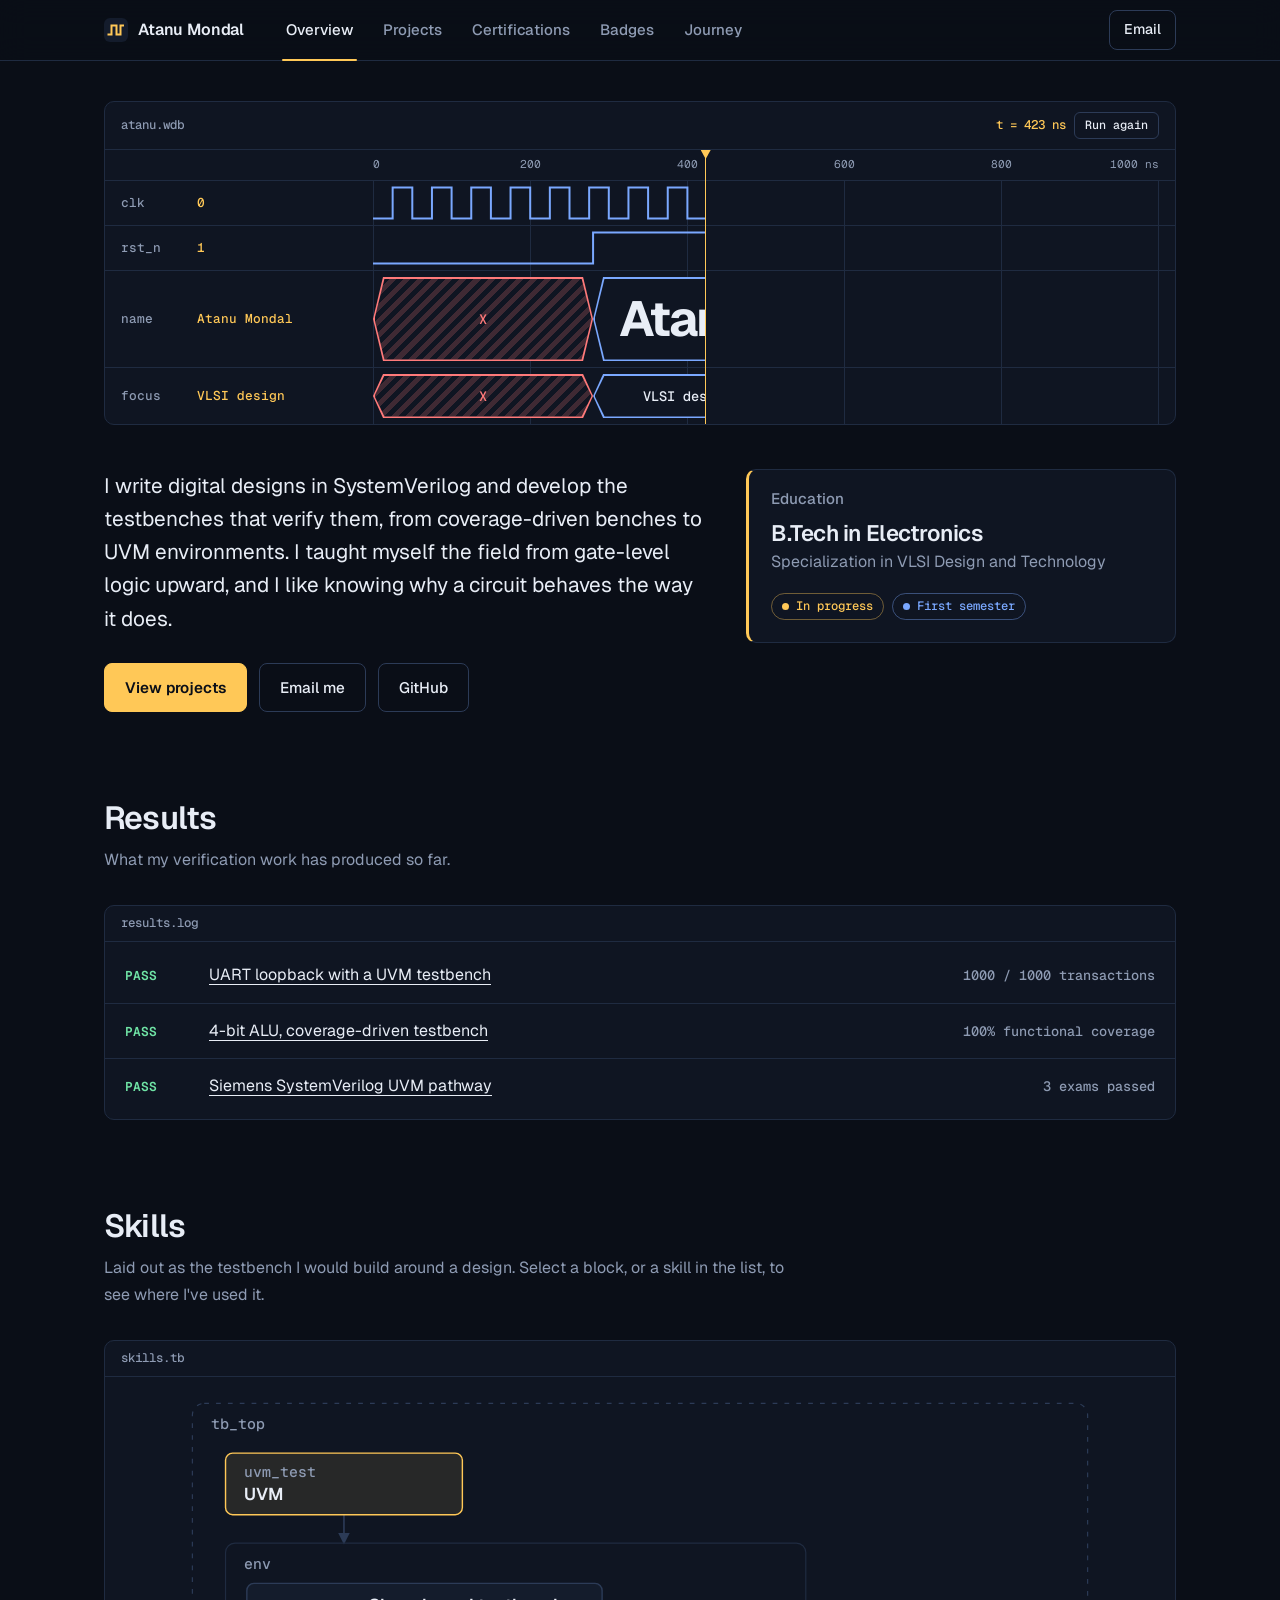
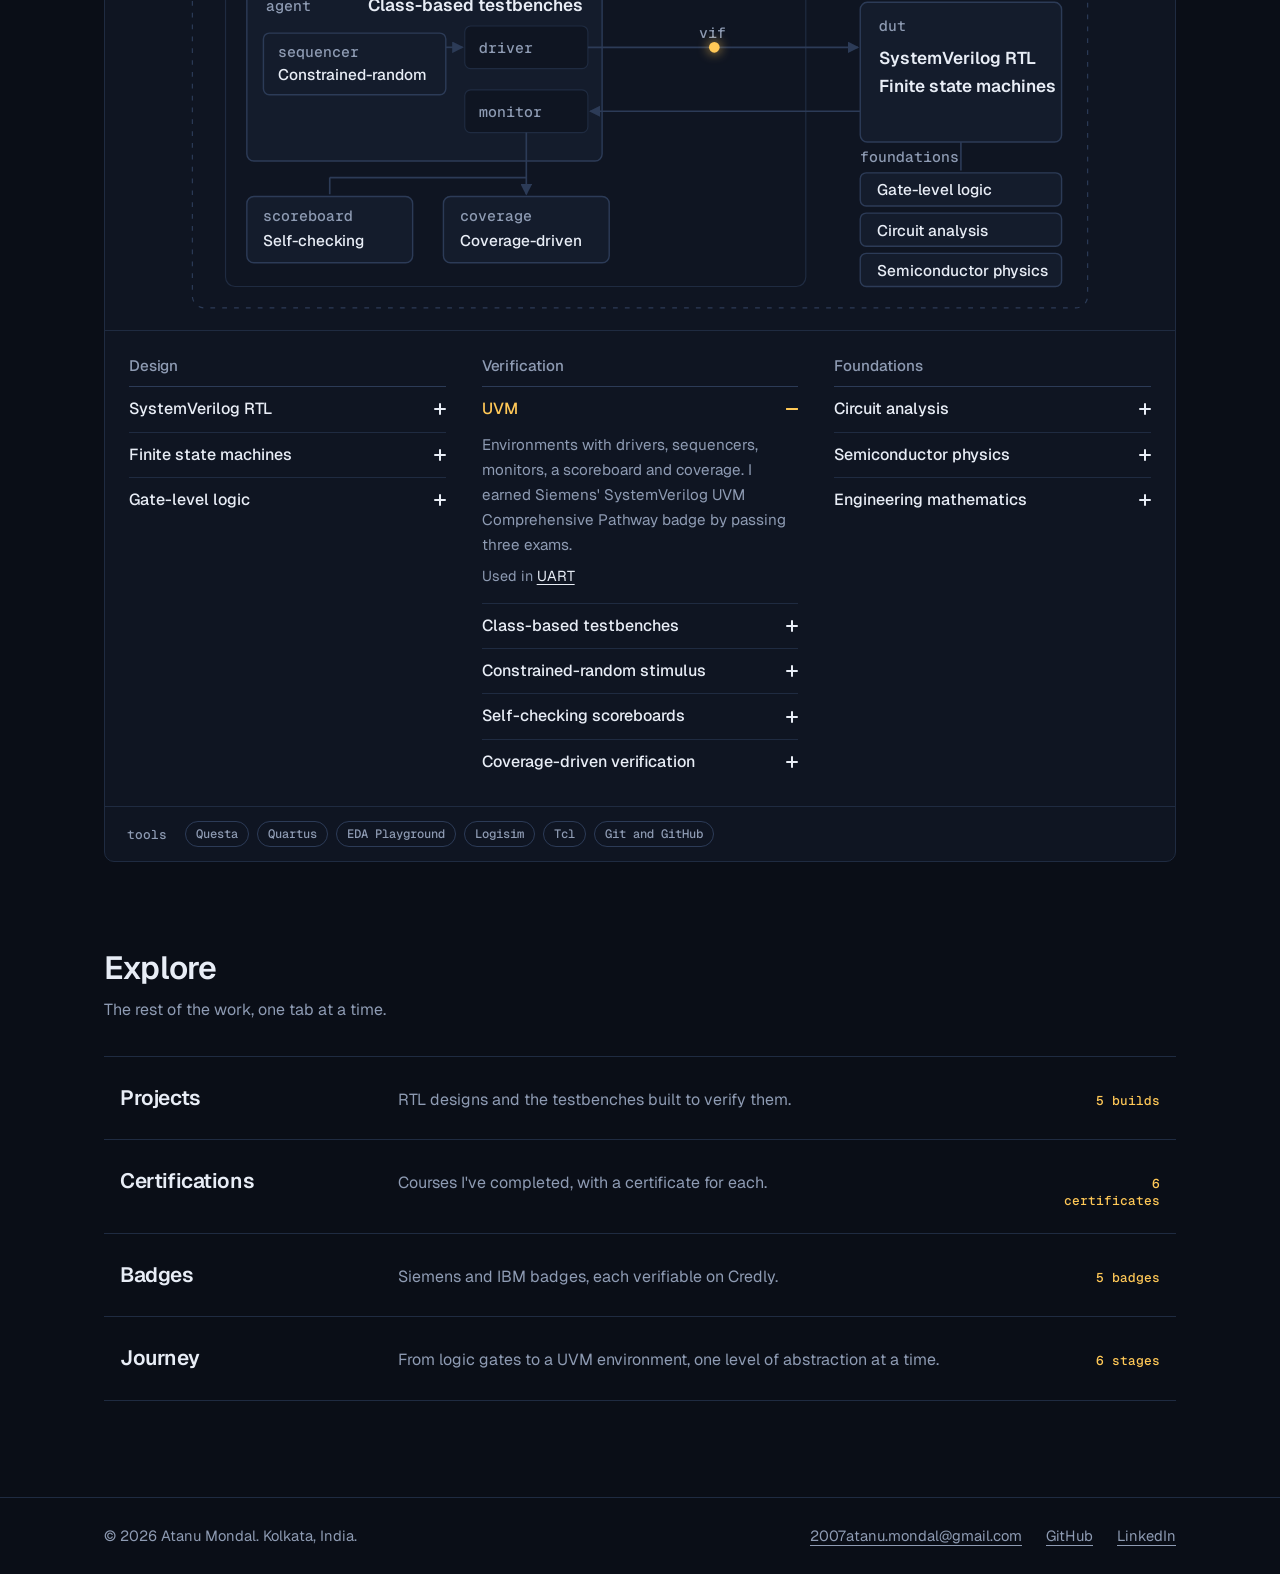
==== commit 1389b6e1: "Modified" ====
--- a/index.html
+++ b/index.html
@@ -95,7 +95,7 @@
 
     <div class="wrap intro">
       <div>
-        <p class="lead">I'm a B.Tech student in VLSI design. I write digital designs in SystemVerilog and the testbenches that verify them, from coverage-driven benches to UVM environments. I taught myself the field from gate-level logic upward, and I like knowing why a circuit behaves the way it does.</p>
+        <p class="lead">I write digital designs in SystemVerilog and develop the testbenches that verify them, from coverage-driven benches to UVM environments. I taught myself the field from gate-level logic upward, and I like knowing why a circuit behaves the way it does.</p>
         <div class="actions">
           <a class="btn primary" href="projects.html">View projects</a>
           <a class="btn" href="mailto:2007atanu.mondal@gmail.com">Email me</a>
@@ -106,7 +106,10 @@
         <h2 id="edu-h">Education</h2>
         <p class="edu-degree">B.Tech in Electronics</p>
         <p class="edu-spec">Specialization in VLSI Design and Technology</p>
-        <span class="chip is-wip"><span class="dot" aria-hidden="true"></span>In progress</span>
+        <div class="chips">
+          <span class="chip is-wip"><span class="dot" aria-hidden="true"></span>In progress</span>
+          <span class="chip is-sem"><span class="dot" aria-hidden="true"></span>First semester</span>
+        </div>
       </aside>
     </div>
 
--- a/style.css
+++ b/style.css
@@ -1483,3 +1483,245 @@
   .pw-in > li { grid-template-columns: minmax(0, 1fr); gap: 12px; padding: 20px; }
   .lb-stage { padding: 14px; min-height: 220px; }
 }
+
+/* =====================================================================
+   Projects: verification ladder and richer side panels
+   ===================================================================== */
+
+.project code, .ladder code, .note code {
+  padding: 1px 6px;
+  border: 1px solid var(--line-2);
+  border-radius: 4px;
+  background: var(--surface-2);
+  font: 500 0.84em var(--mono);
+  color: var(--text);
+}
+
+.bar-right { display: inline-flex; flex-wrap: wrap; align-items: center; justify-content: flex-end; gap: 8px; }
+
+.rung-chip { color: var(--signal); border-color: rgba(122, 168, 255, 0.4); }
+.rung-chip .rn {
+  display: inline-grid;
+  place-items: center;
+  width: 17px;
+  height: 17px;
+  border-radius: 50%;
+  background: var(--signal);
+  color: var(--bg);
+  font-size: 0.68rem;
+  font-weight: 700;
+}
+
+/* the ladder: a waveform that steps up once per method */
+
+.ladder { margin-bottom: 28px; }
+.ladder-in { padding: 28px 28px 0; }
+.ladder-in h2 { margin-bottom: 6px; font-size: 1.5rem; }
+.ladder-in .lede { margin: 0 0 8px; max-width: 40em; }
+
+.rungs {
+  display: grid;
+  grid-template-columns: repeat(5, minmax(0, 1fr));
+  align-items: end;
+  margin: 0;
+  padding: 0;
+  list-style: none;
+}
+
+.rung {
+  position: relative;
+  min-height: calc(112px + var(--h) * 44px);
+  padding: 14px 16px 22px;
+  border-top: 2px solid var(--signal);
+  border-left: 2px solid var(--signal);
+  background: linear-gradient(180deg, rgba(122, 168, 255, 0.1), rgba(122, 168, 255, 0.02));
+  display: flex;
+  flex-direction: column;
+  gap: 4px;
+}
+
+.rung:last-child { border-right: 2px solid var(--signal); }
+
+.rung .rn { font: 700 0.78rem var(--mono); color: var(--signal); }
+.rung h3 { font-size: 1rem; letter-spacing: -0.01em; }
+.rung p { margin: 0 0 6px; color: var(--muted); font-size: 0.86rem; line-height: 1.5; }
+
+.rung a {
+  align-self: flex-start;
+  color: var(--amber);
+  font-size: 0.88rem;
+  font-weight: 600;
+  text-underline-offset: 4px;
+}
+
+.rung a:hover { color: #ffd47f; }
+
+.rung.is-next {
+  border-color: var(--amber);
+  border-style: dashed;
+  background:
+    repeating-linear-gradient(135deg, rgba(255, 200, 87, 0.12) 0 6px, rgba(255, 200, 87, 0) 6px 12px),
+    var(--surface);
+}
+
+.rung.is-next .rn { color: var(--amber); }
+
+/* side panels */
+
+.project-side { justify-content: flex-start; gap: 0; padding: 0; }
+
+.side-block { padding: 20px 28px; border-bottom: 1px solid var(--line); }
+.side-block:last-child { border-bottom: 0; }
+.side-block h3 { margin: 0 0 12px; }
+
+.side-block .big-number { margin-bottom: 12px; }
+.side-block .meter { margin-top: 12px; }
+
+.note { margin: 12px 0 0; color: var(--muted); font-size: 0.84rem; line-height: 1.55; }
+.note a { color: var(--text); text-underline-offset: 3px; }
+.note a:hover { color: var(--amber); }
+
+/* UART frame */
+
+.frame {
+  display: grid;
+  grid-template-columns: repeat(10, minmax(0, 1fr));
+  gap: 3px;
+  margin: 0;
+  padding: 0;
+  list-style: none;
+}
+
+.frame li {
+  display: grid;
+  place-items: center;
+  height: 38px;
+  border: 1px solid var(--line-2);
+  border-radius: 4px;
+  background: var(--surface);
+  font: 500 0.66rem var(--mono);
+  color: var(--muted);
+}
+
+.frame li b { font-weight: 500; }
+.frame .f-start { border-color: var(--signal); color: var(--signal); }
+
+.frame .f-stop {
+  border-color: var(--x);
+  color: var(--x);
+  background:
+    repeating-linear-gradient(135deg, rgba(255, 122, 122, 0.22) 0 4px, rgba(255, 122, 122, 0) 4px 8px),
+    var(--surface);
+}
+
+/* UVM tree */
+
+.tree-view {
+  margin: 0;
+  overflow-x: auto;
+  font: 500 0.8rem/1.65 var(--mono);
+  color: var(--muted);
+}
+
+.tree-view .n { color: var(--signal); font-weight: 600; }
+.tree-view .c { color: var(--muted); opacity: 0.75; margin-left: 4px; }
+
+/* coverage bins */
+
+.bins { display: grid; gap: 9px; margin: 0; padding: 0; list-style: none; font: 500 0.8rem var(--mono); }
+
+.bins li { display: grid; grid-template-columns: 8.4rem minmax(0, 1fr) 2.2rem; align-items: center; gap: 12px; }
+.bins .k { color: var(--muted); white-space: nowrap; }
+.bins .v { color: var(--pass); text-align: right; }
+.bins .bar { height: 10px; border-radius: 5px; background: var(--bg); border: 1px solid var(--line-2); overflow: hidden; }
+.bins .bar > span { display: block; height: 100%; width: calc(var(--w) / 46 * 100%); background: var(--pass); transform-origin: left; }
+
+.js [data-reveal]:not(.is-in) .bins .bar > span { transform: scaleX(0); }
+[data-reveal].is-in .bins .bar > span { transform: scaleX(1); transition: transform 0.9s cubic-bezier(0.2, 0.7, 0.2, 1) 0.2s; }
+
+/* branches and bins that are not hit yet */
+
+.lanes { display: grid; gap: 10px; margin: 0; padding: 0; list-style: none; font-size: 0.92rem; }
+.lanes li { display: flex; flex-wrap: wrap; align-items: center; gap: 4px 12px; }
+.lanes .chip { min-width: 7.5rem; }
+
+.hits { display: grid; grid-template-columns: repeat(2, minmax(0, 1fr)); gap: 8px; margin: 0; padding: 0; list-style: none; }
+
+.hit {
+  display: flex;
+  align-items: center;
+  justify-content: center;
+  min-height: 44px;
+  padding: 6px 12px;
+  border: 1.5px solid var(--pass);
+  border-radius: 6px;
+  background: rgba(111, 227, 165, 0.08);
+  font: 500 0.8rem var(--mono);
+  color: var(--pass);
+}
+
+.hit.is-x {
+  border-color: var(--x);
+  color: var(--x);
+  background:
+    repeating-linear-gradient(135deg, rgba(255, 122, 122, 0.2) 0 5px, rgba(255, 122, 122, 0) 5px 10px),
+    var(--surface);
+}
+
+/* roadmap */
+
+.roadmap { display: grid; gap: 4px; margin: 0; padding: 0; list-style: none; font-size: 0.92rem; }
+
+.roadmap li {
+  display: grid;
+  grid-template-columns: 12px minmax(0, 1fr);
+  gap: 12px;
+  padding: 7px 0;
+}
+
+.roadmap .mark { width: 10px; height: 10px; margin-top: 8px; border-radius: 50%; background: var(--pass); }
+.roadmap .is-open .mark { background: transparent; border: 2px solid var(--amber); }
+.roadmap .is-open { color: var(--muted); }
+.roadmap b { display: block; color: var(--text); font-weight: 600; }
+.roadmap .is-open b { color: var(--amber); }
+
+.roadmap .is-main {
+  margin-top: 6px;
+  padding: 12px 14px;
+  border: 1.5px dashed var(--amber);
+  border-radius: 8px;
+  background:
+    repeating-linear-gradient(135deg, rgba(255, 200, 87, 0.1) 0 6px, rgba(255, 200, 87, 0) 6px 12px),
+    var(--surface);
+  color: var(--text);
+}
+
+.roadmap .is-main .mark { margin-top: 6px; }
+
+@media (max-width: 1000px) {
+  .ladder-in { padding: 24px 20px 0; }
+
+  .rungs { grid-template-columns: minmax(0, 1fr); gap: 0; padding-bottom: 0; }
+
+  .rung {
+    min-height: 0;
+    padding: 16px 16px 18px 20px;
+    border-top: 0;
+    border-right: 0;
+    border-left: 3px solid var(--signal);
+    background: none;
+  }
+
+  .rung:last-child { border-right: 0; }
+  .rung + .rung { border-top: 1px solid var(--line); }
+  .rung.is-next { border-left-style: dashed; }
+}
+
+@media (max-width: 640px) {
+  .side-block { padding: 18px 20px; }
+  .bins li { grid-template-columns: 6.6rem minmax(0, 1fr) 1.8rem; gap: 8px; }
+  .frame li { height: 32px; font-size: 0.6rem; }
+  .bar-right { justify-content: flex-start; }
+}
+
+.chip.is-sem { color: var(--signal); border-color: rgba(122, 168, 255, 0.4); }
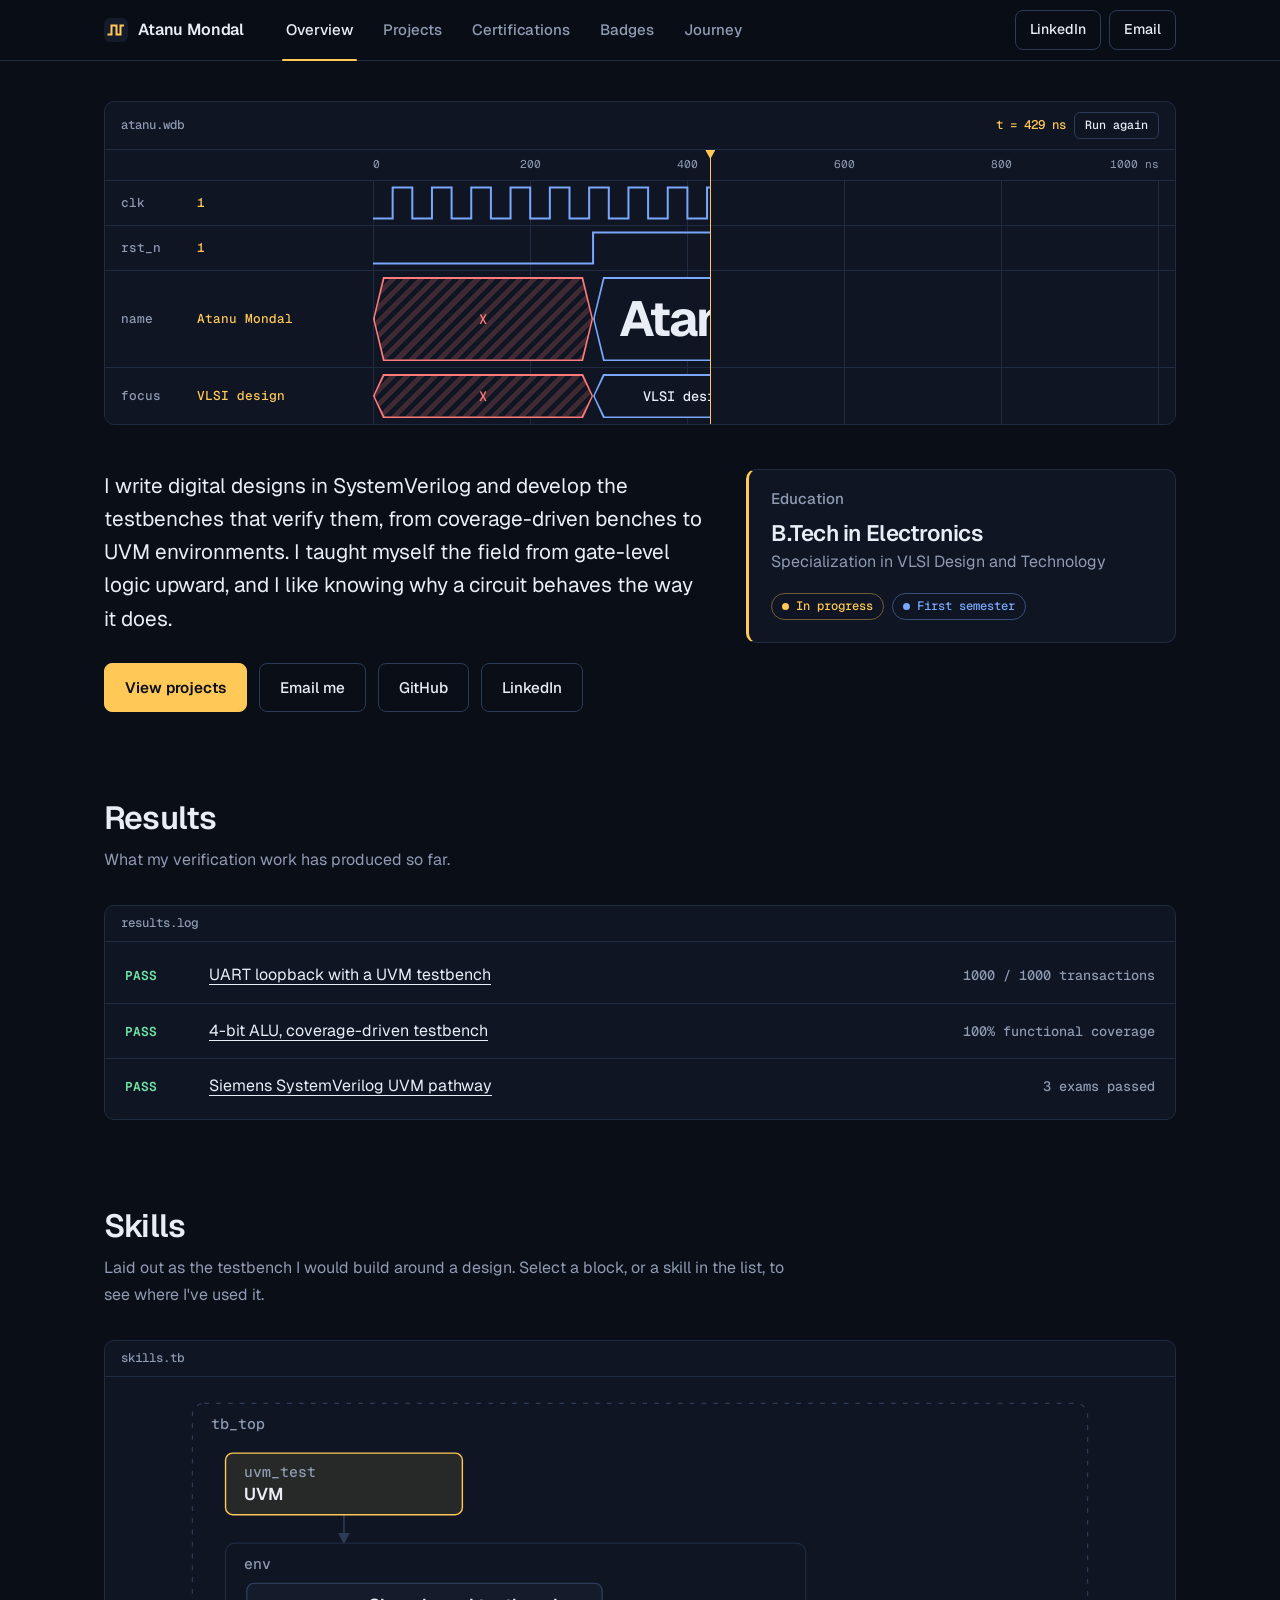
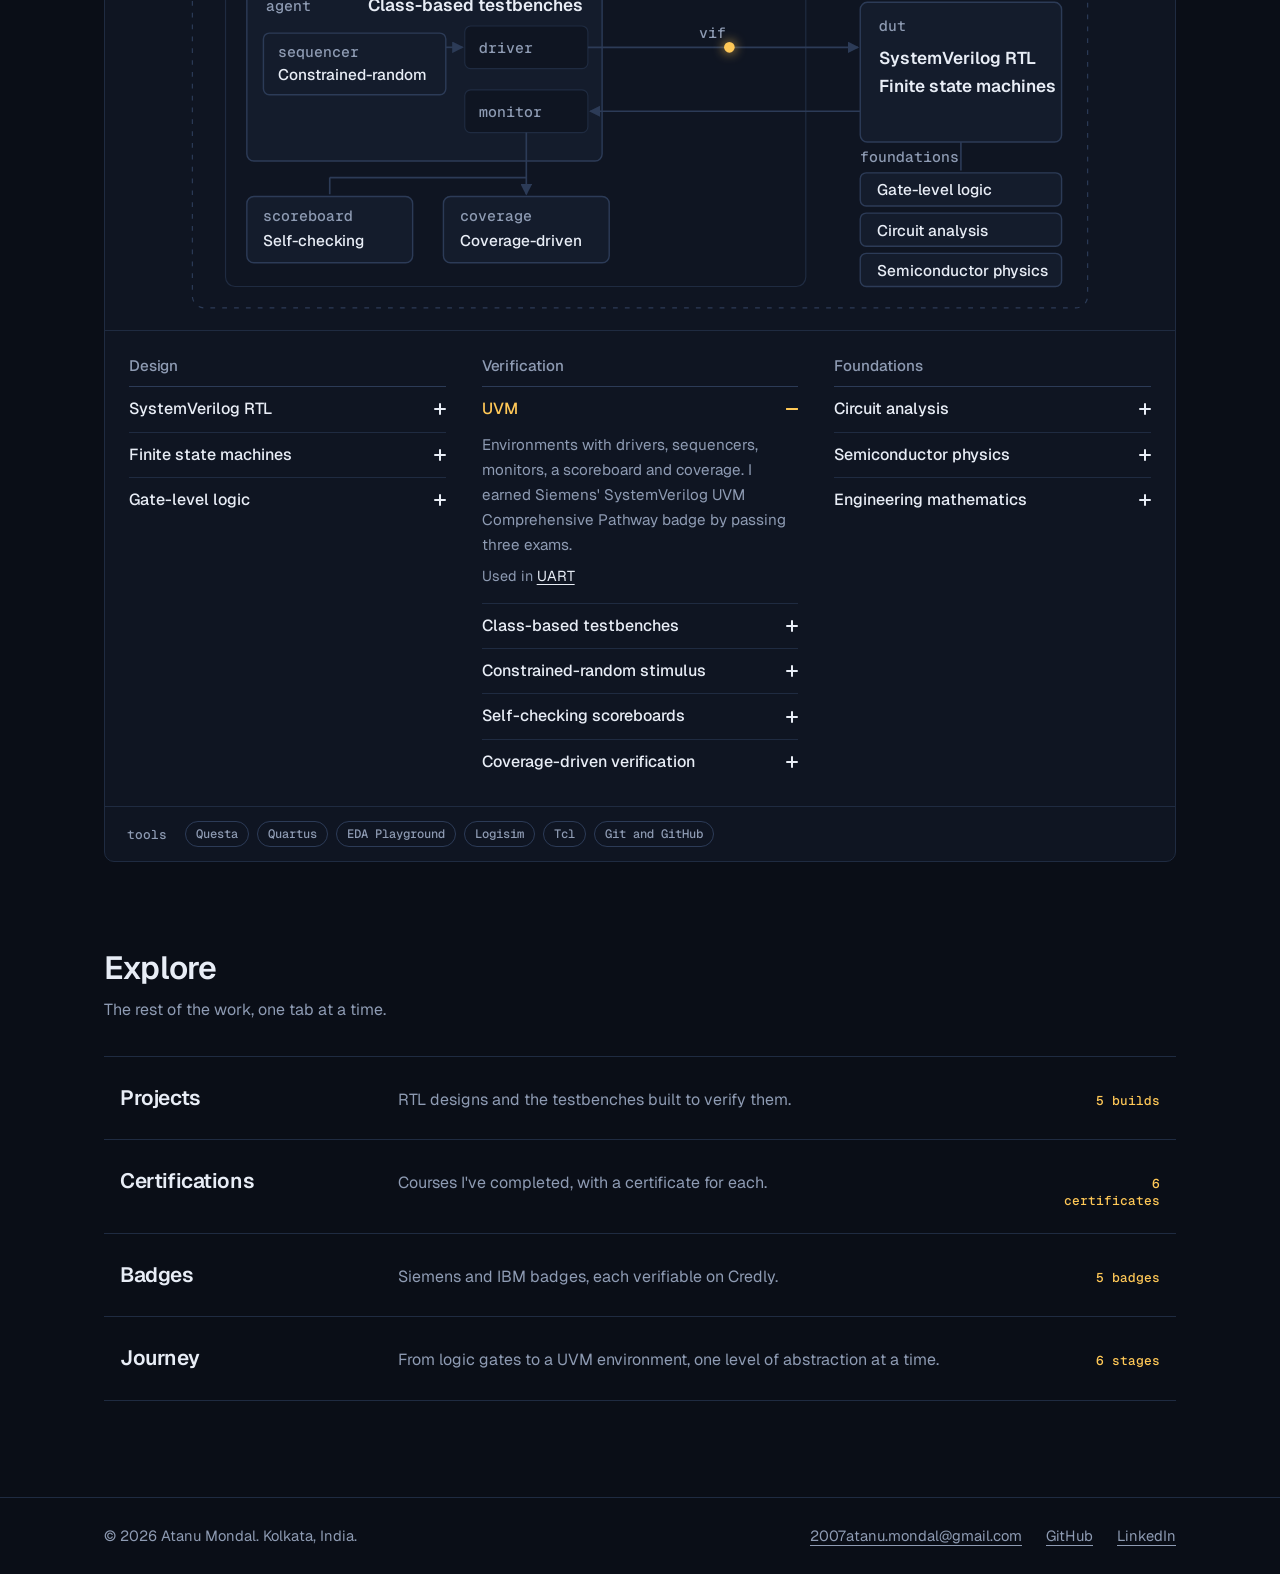
==== commit e1b4471f: "Added the LinkedIn Button" ====
--- a/index.html
+++ b/index.html
@@ -27,7 +27,10 @@
         <a href="badges.html">Badges</a>
         <a href="journey.html">Journey</a>
       </nav>
-      <a class="mail" href="mailto:2007atanu.mondal@gmail.com">Email</a>
+      <div class="chrome-btns">
+        <a class="mail" href="https://www.linkedin.com/in/atanu-mondal7" target="_blank" rel="noopener">LinkedIn<span class="sr"> (opens in a new tab)</span></a>
+        <a class="mail" href="mailto:2007atanu.mondal@gmail.com">Email</a>
+      </div>
     </div>
   </header>
 
@@ -100,6 +103,7 @@
           <a class="btn primary" href="projects.html">View projects</a>
           <a class="btn" href="mailto:2007atanu.mondal@gmail.com">Email me</a>
           <a class="btn" href="https://github.com/atanumondal7">GitHub</a>
+          <a class="btn" href="https://www.linkedin.com/in/atanu-mondal7" target="_blank" rel="noopener">LinkedIn<span class="sr"> (opens in a new tab)</span></a>
         </div>
       </div>
       <aside class="edu" aria-labelledby="edu-h">
--- a/style.css
+++ b/style.css
@@ -193,6 +193,8 @@
   view-transition-name: tab-ind;
 }
 
+.chrome-btns { display: flex; align-items: center; gap: 8px; }
+
 .chrome .mail {
   align-self: center;
   padding: 7px 14px;
@@ -1124,8 +1126,8 @@
 
 @media (max-width: 640px) {
   .chrome-in { flex-wrap: wrap; gap: 0 12px; min-height: 0; padding: 0 18px; }
-  .brand, .chrome .mail { margin: 10px 0; }
-  .chrome .mail { margin-left: auto; }
+  .brand, .chrome-btns { margin: 10px 0; }
+  .chrome-btns { margin-left: auto; }
 
   .tabs {
     order: 3;
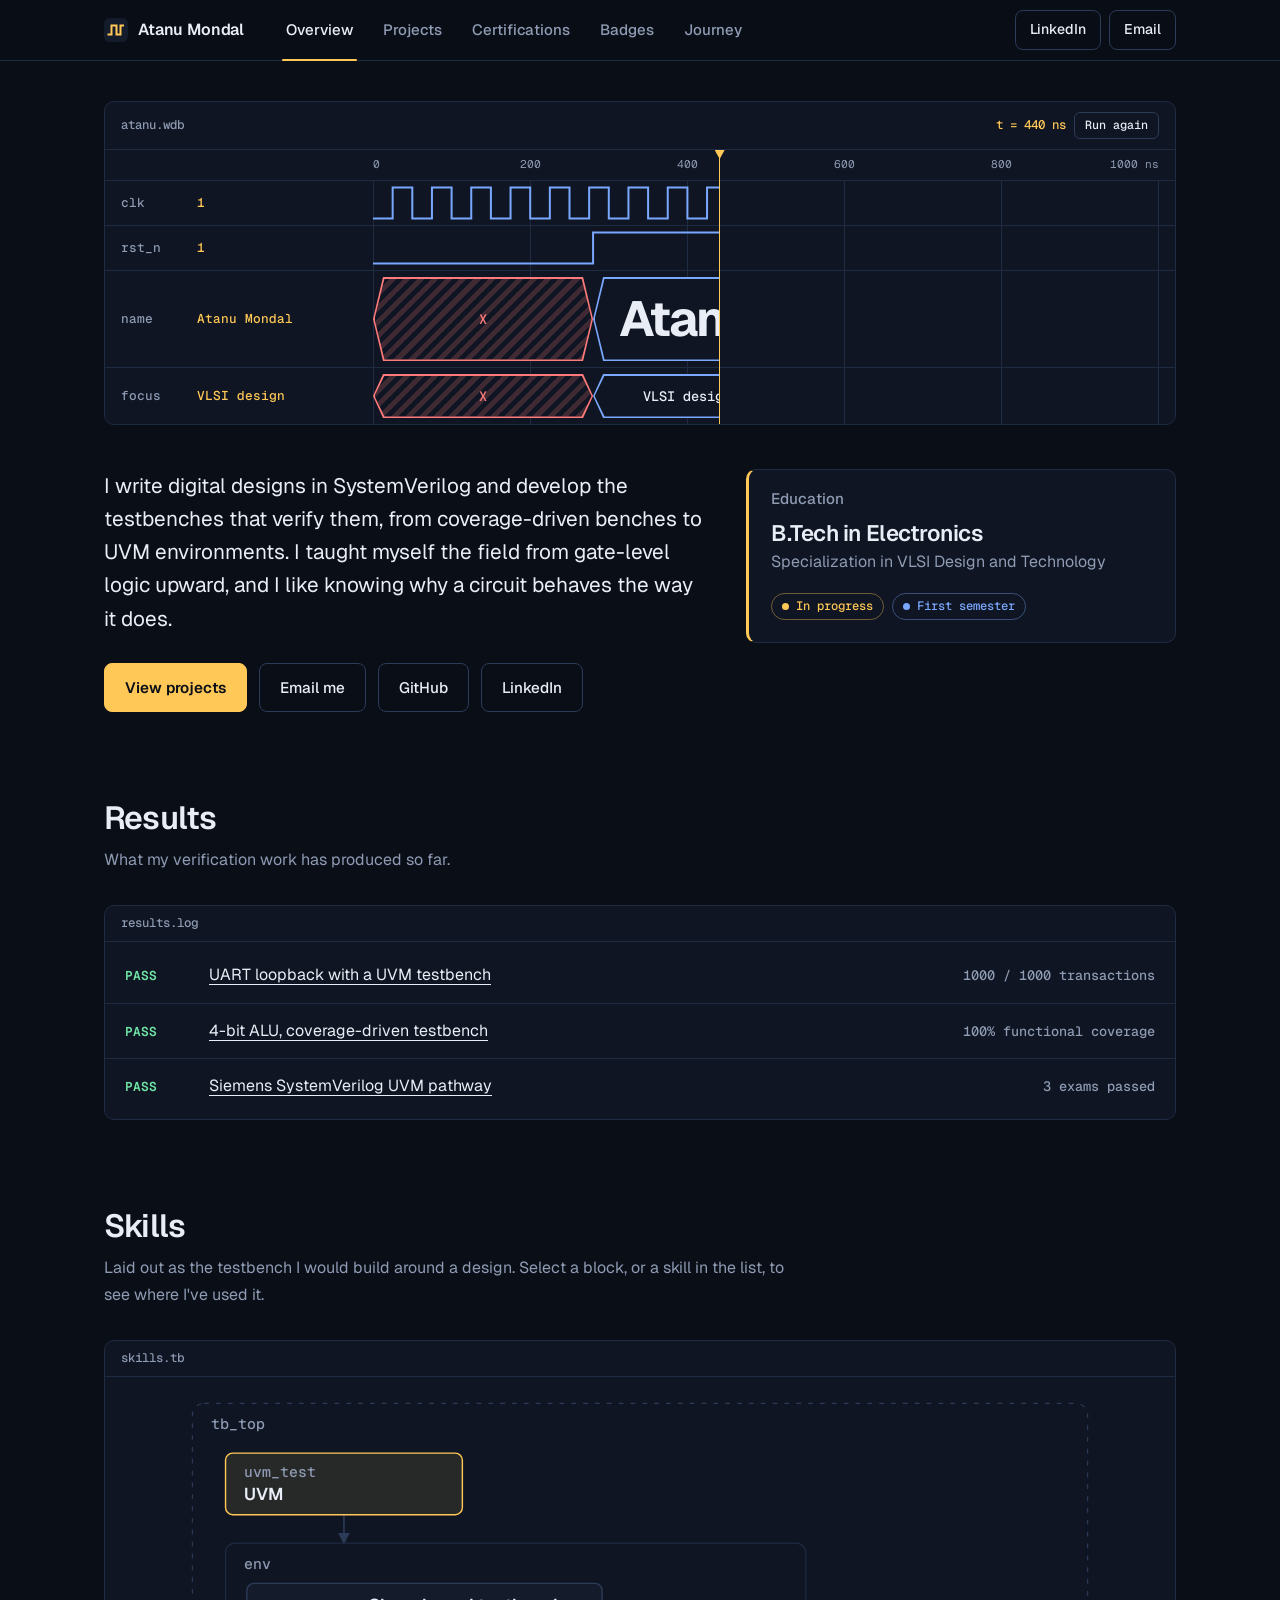
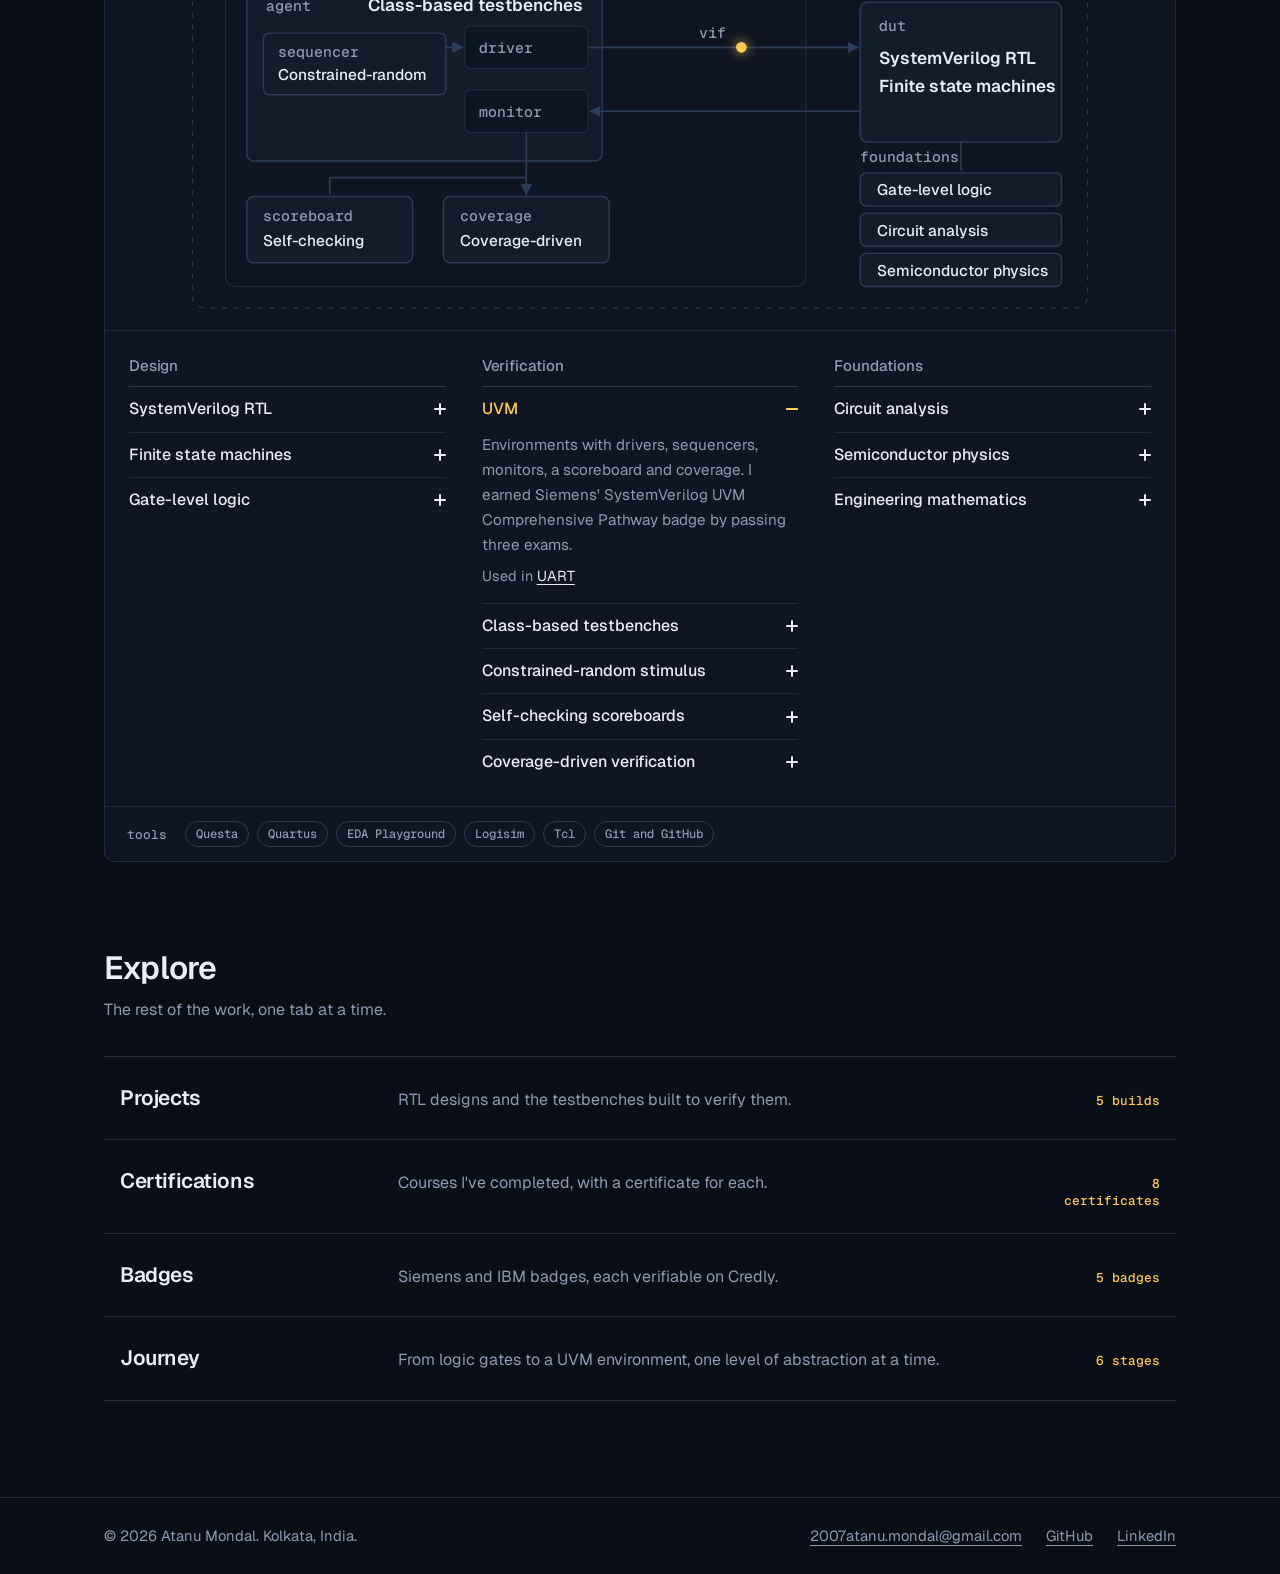
==== commit f8bedfcb: "Modified" ====
--- a/index.html
+++ b/index.html
@@ -347,7 +347,7 @@
         <p class="lede">The rest of the work, one tab at a time.</p>
         <ul class="explore">
           <li><a href="projects.html"><span class="name">Projects</span><span class="desc">RTL designs and the testbenches built to verify them.</span><span class="meta">5 builds</span></a></li>
-          <li><a href="certifications.html"><span class="name">Certifications</span><span class="desc">Courses I've completed, with a certificate for each.</span><span class="meta">6 certificates</span></a></li>
+          <li><a href="certifications.html"><span class="name">Certifications</span><span class="desc">Courses I've completed, with a certificate for each.</span><span class="meta">8 certificates</span></a></li>
           <li><a href="badges.html"><span class="name">Badges</span><span class="desc">Siemens and IBM badges, each verifiable on Credly.</span><span class="meta">5 badges</span></a></li>
           <li><a href="journey.html"><span class="name">Journey</span><span class="desc">From logic gates to a UVM environment, one level of abstraction at a time.</span><span class="meta">6 stages</span></a></li>
         </ul>
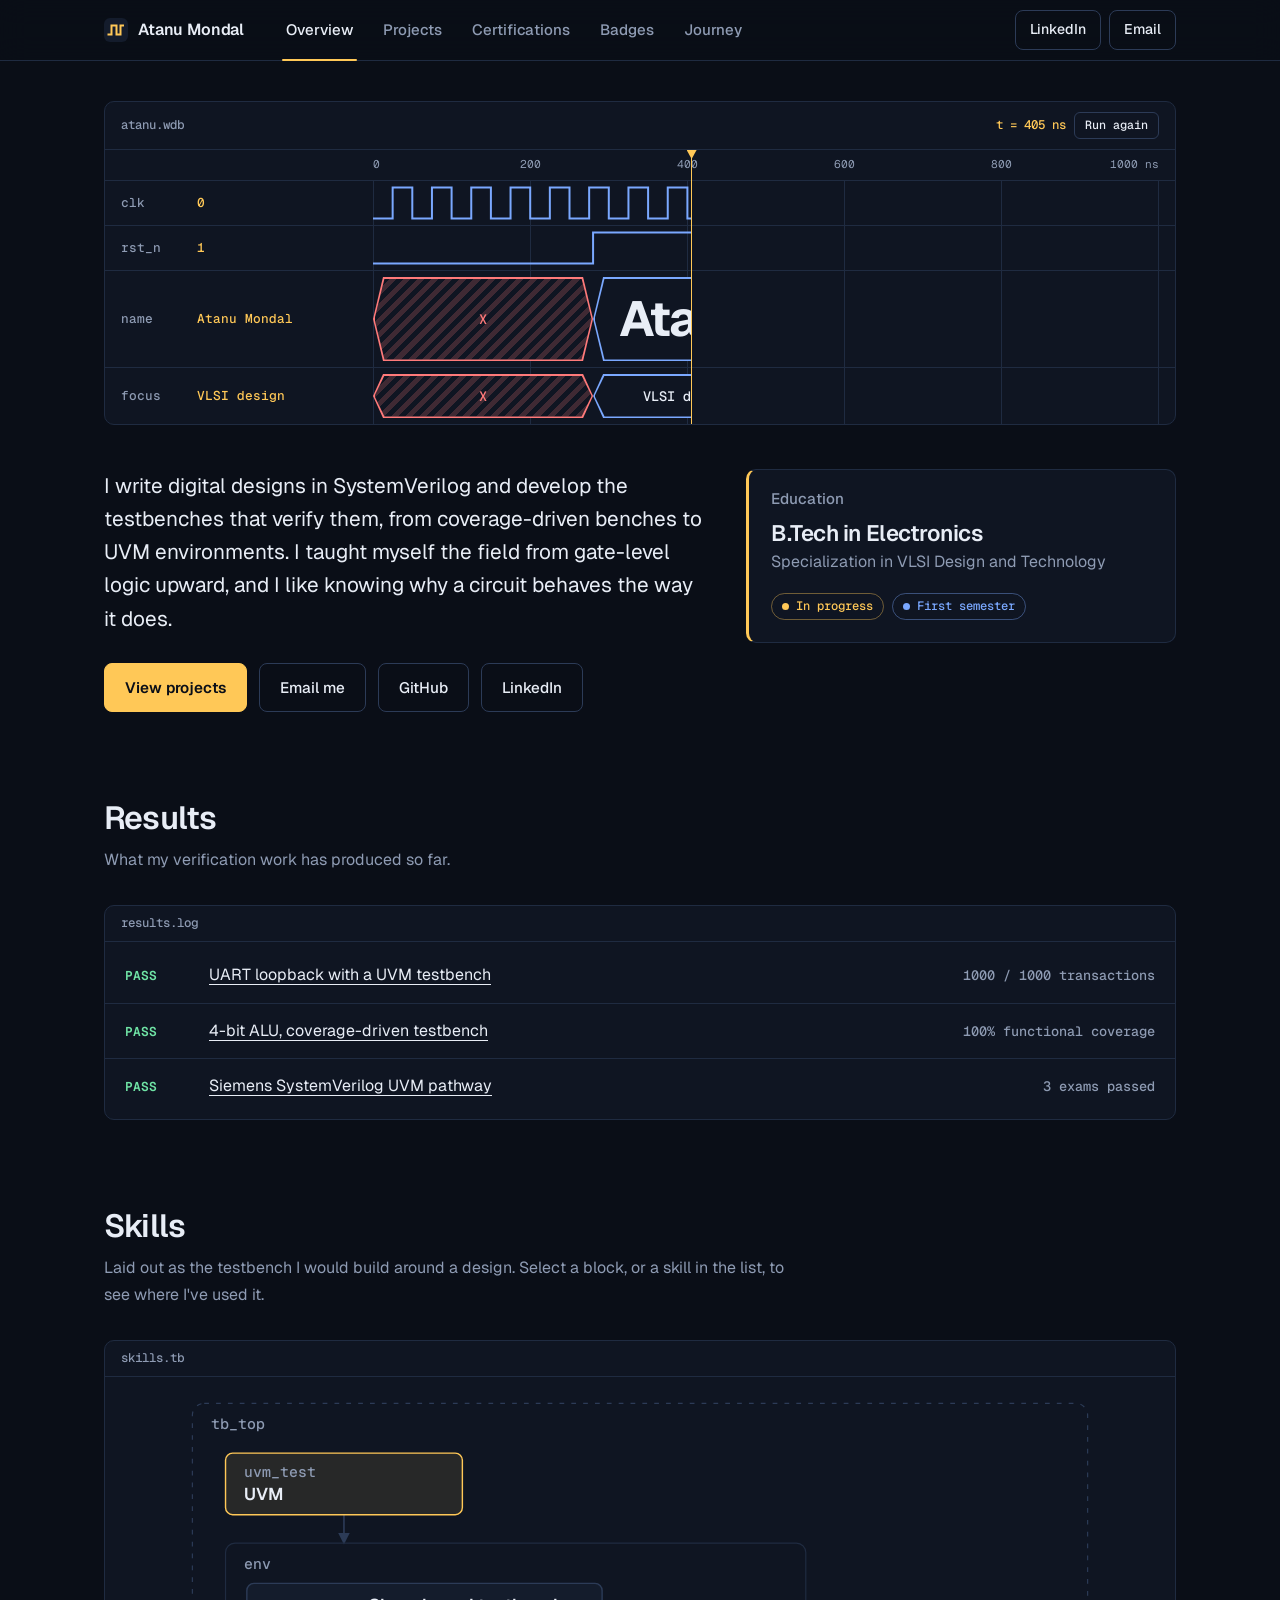
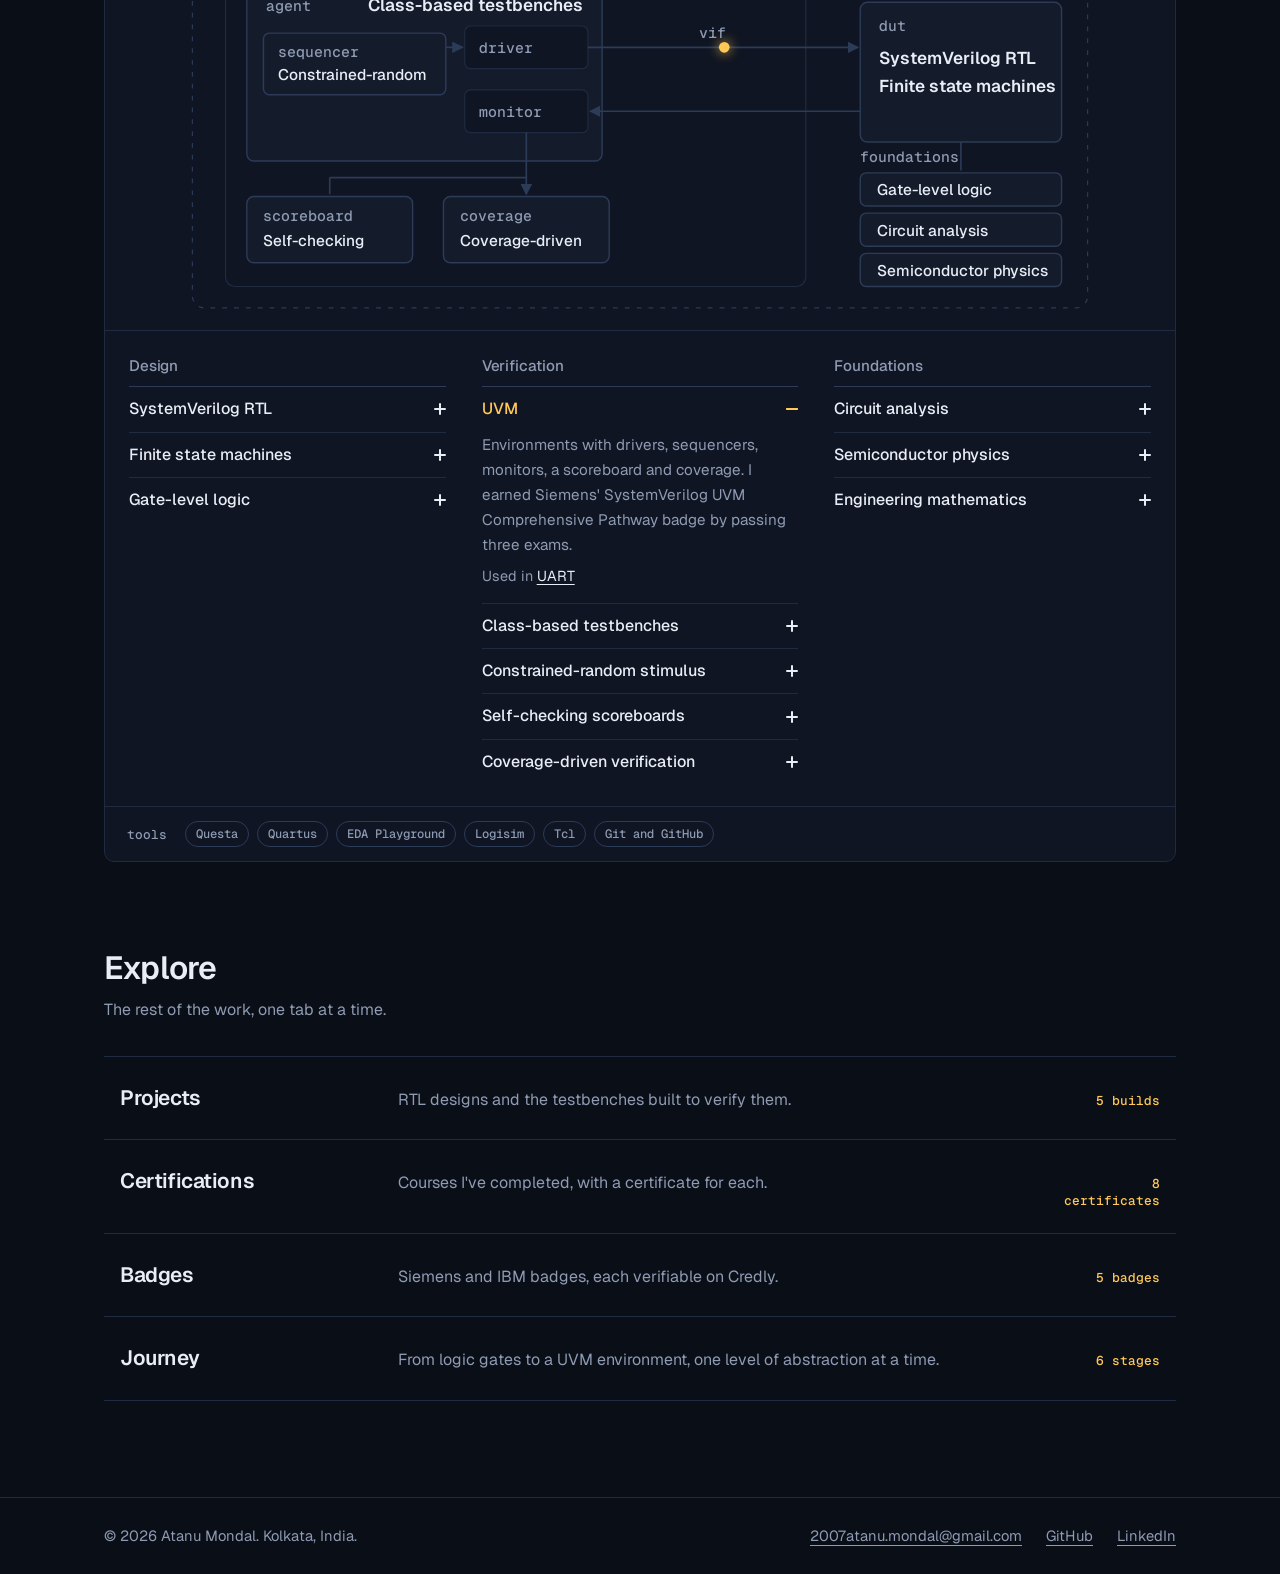
==== commit 48d4737a: "Modified" ====
--- a/index.html
+++ b/index.html
@@ -4,14 +4,14 @@
   <meta charset="UTF-8">
   <meta name="viewport" content="width=device-width, initial-scale=1">
   <title>Atanu Mondal | VLSI Design and Verification</title>
-  <script src="site.js?v=3"></script>
+  <script src="site.js?v=4"></script>
   <meta name="description" content="Atanu Mondal, a B.Tech student in VLSI design. SystemVerilog RTL, UVM testbenches and coverage-driven verification.">
   <meta name="theme-color" content="#0a0e17">
   <link rel="icon" href="data:image/svg+xml,%3Csvg xmlns='http://www.w3.org/2000/svg' viewBox='0 0 32 32'%3E%3Crect width='32' height='32' rx='6' fill='%230a0e17'/%3E%3Cpath d='M4 22h6V10h8v12h6V10h4' fill='none' stroke='%23ffc857' stroke-width='2.6'/%3E%3C/svg%3E">
   <link rel="preconnect" href="https://fonts.googleapis.com">
   <link rel="preconnect" href="https://fonts.gstatic.com" crossorigin>
   <link href="https://fonts.googleapis.com/css2?family=Geist:wght@400;500;600;700&family=Geist+Mono:wght@400;500;600;700&display=swap" rel="stylesheet">
-  <link rel="stylesheet" href="style.css?v=3">
+  <link rel="stylesheet" href="style.css?v=4">
 </head>
 <body>
 
--- a/style.css
+++ b/style.css
@@ -1727,3 +1727,38 @@
 }
 
 .chip.is-sem { color: var(--signal); border-color: rgba(122, 168, 255, 0.4); }
+
+/* a path or course that is not completed yet */
+
+.hexseal.is-x {
+  background: var(--x);
+}
+
+.hexseal.is-x > span {
+  background:
+    repeating-linear-gradient(135deg, rgba(255, 122, 122, 0.22) 0 4px, rgba(255, 122, 122, 0) 4px 8px),
+    var(--surface);
+  color: var(--x);
+}
+
+.is-pending .cred-meta .chip { margin: 0; }
+
+.cred-path.is-pending { border-left-color: var(--line-2); border-left-style: dashed; }
+.cred-path.is-pending .hexseal > span { color: var(--x); }
+
+.progress { display: grid; gap: 8px; max-width: 24rem; }
+.progress .cred-meta { margin: 0; }
+
+.segs {
+  display: grid;
+  grid-template-columns: repeat(5, minmax(0, 1fr));
+  gap: 4px;
+  margin: 0;
+  padding: 0;
+  list-style: none;
+}
+
+.segs li { height: 8px; border-radius: 4px; background: var(--bg); border: 1px solid var(--line-2); }
+.segs li.on { background: var(--pass); border-color: var(--pass); }
+
+.tree > li.is-pending { border-style: dashed; }
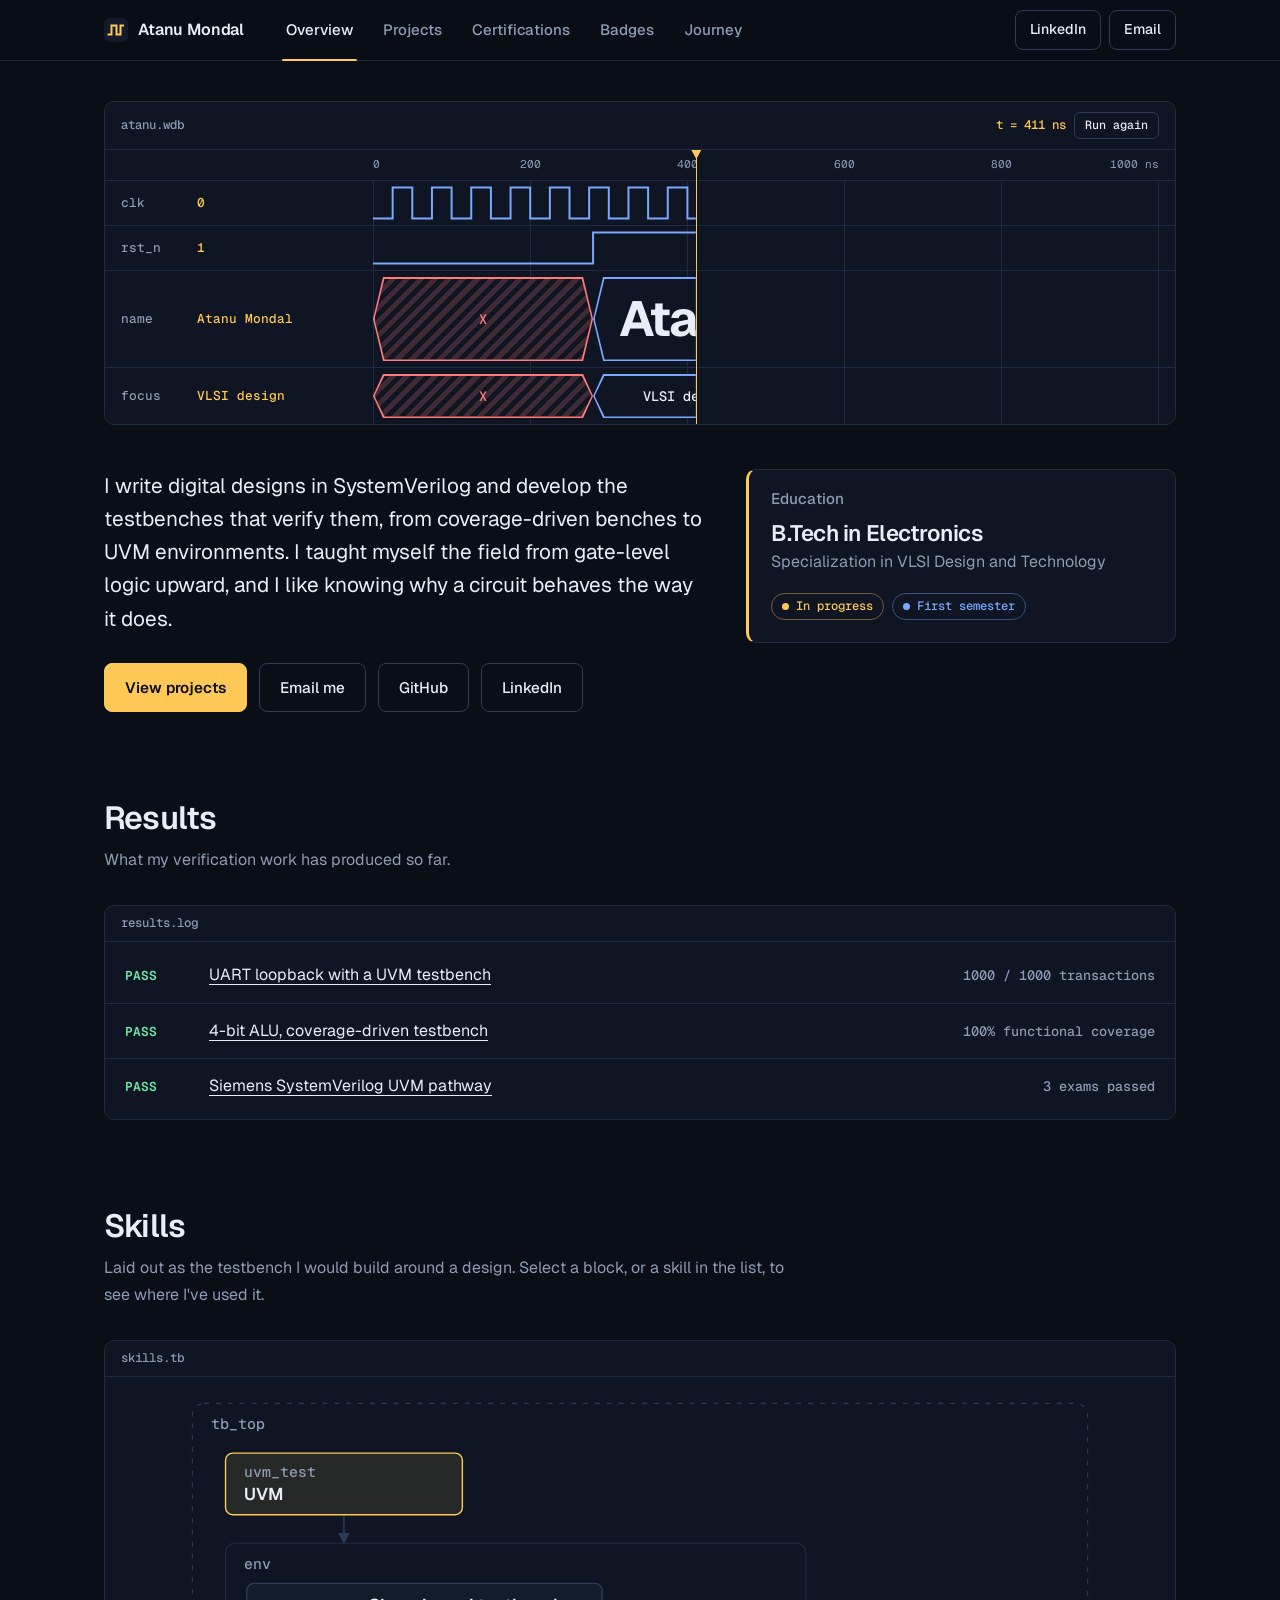
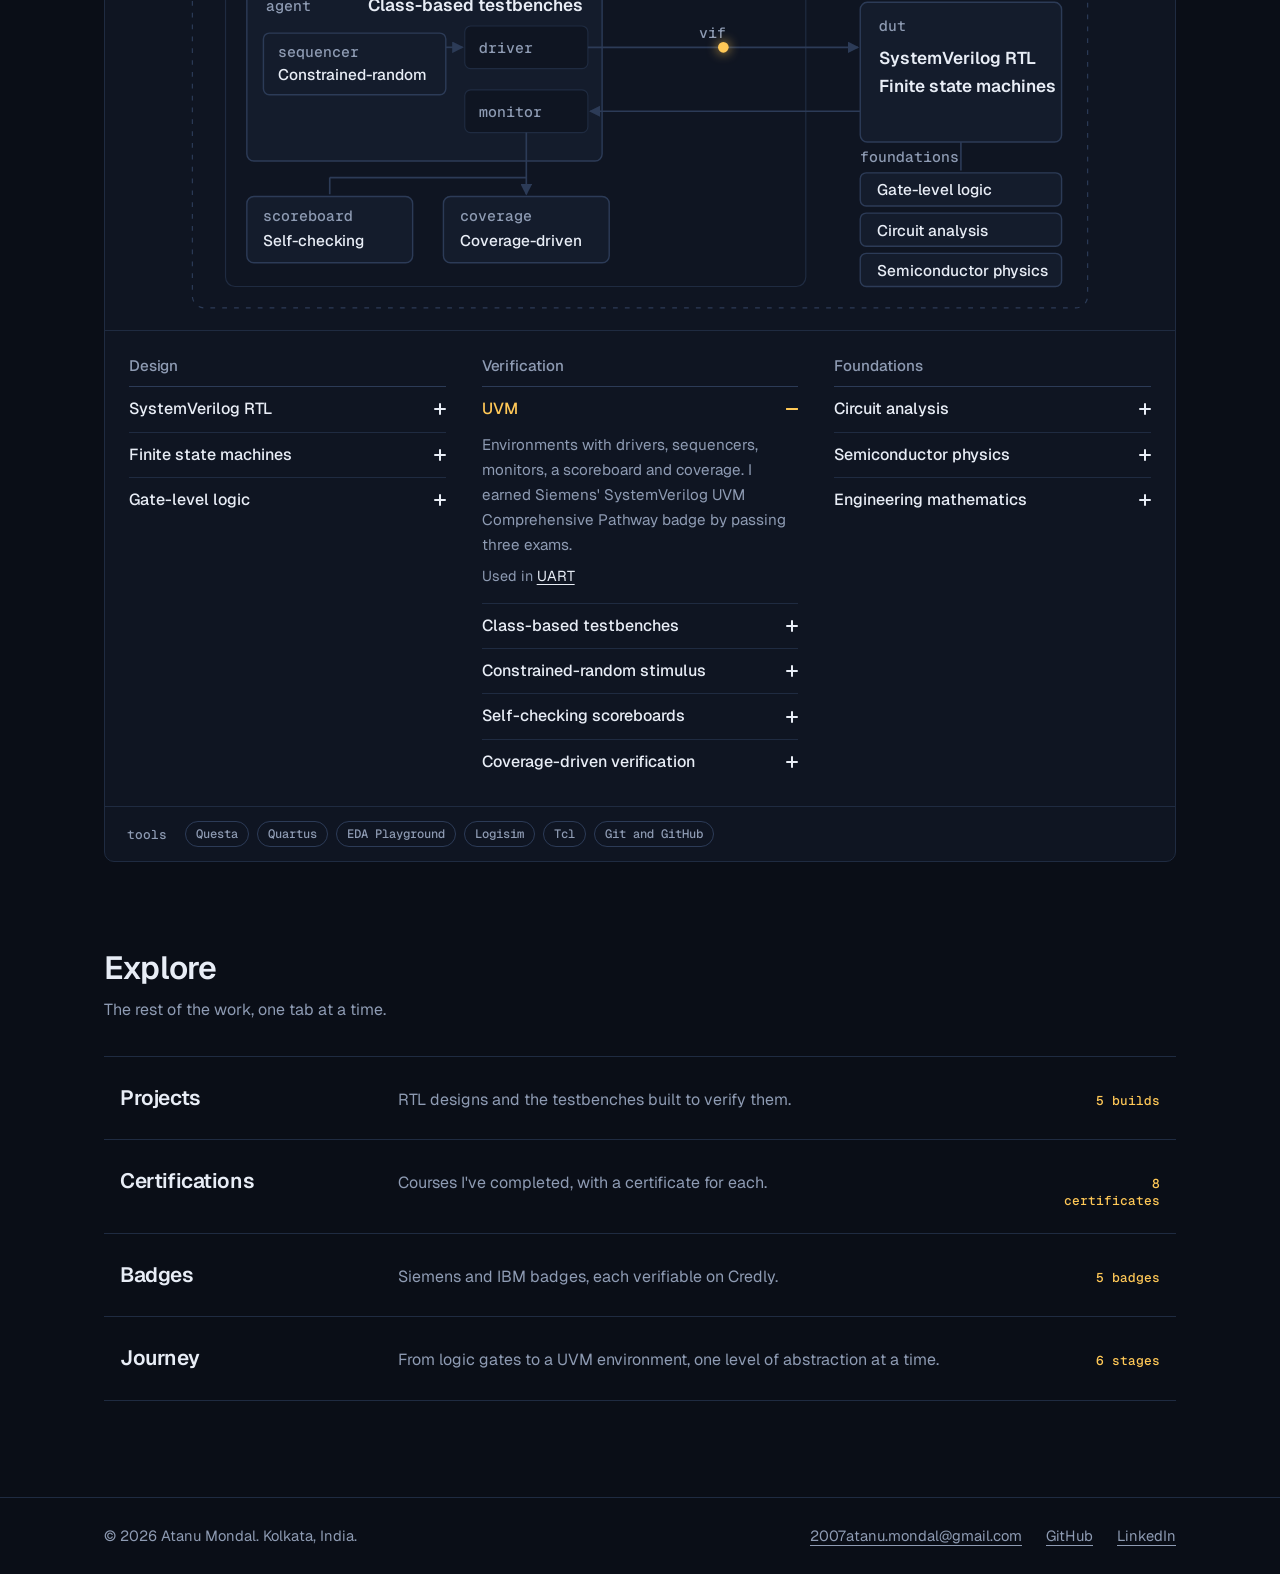
==== commit 044576be: "Modified" ====
--- a/index.html
+++ b/index.html
@@ -4,14 +4,14 @@
   <meta charset="UTF-8">
   <meta name="viewport" content="width=device-width, initial-scale=1">
   <title>Atanu Mondal | VLSI Design and Verification</title>
-  <script src="site.js?v=4"></script>
+  <script src="site.js?v=5"></script>
   <meta name="description" content="Atanu Mondal, a B.Tech student in VLSI design. SystemVerilog RTL, UVM testbenches and coverage-driven verification.">
   <meta name="theme-color" content="#0a0e17">
   <link rel="icon" href="data:image/svg+xml,%3Csvg xmlns='http://www.w3.org/2000/svg' viewBox='0 0 32 32'%3E%3Crect width='32' height='32' rx='6' fill='%230a0e17'/%3E%3Cpath d='M4 22h6V10h8v12h6V10h4' fill='none' stroke='%23ffc857' stroke-width='2.6'/%3E%3C/svg%3E">
   <link rel="preconnect" href="https://fonts.googleapis.com">
   <link rel="preconnect" href="https://fonts.gstatic.com" crossorigin>
   <link href="https://fonts.googleapis.com/css2?family=Geist:wght@400;500;600;700&family=Geist+Mono:wght@400;500;600;700&display=swap" rel="stylesheet">
-  <link rel="stylesheet" href="style.css?v=4">
+  <link rel="stylesheet" href="style.css?v=5">
 </head>
 <body>
 
--- a/style.css
+++ b/style.css
@@ -1762,3 +1762,202 @@
 .segs li.on { background: var(--pass); border-color: var(--pass); }
 
 .tree > li.is-pending { border-style: dashed; }
+
+/* =====================================================================
+   Verification ladder v2: grid, rising steps, travelling pulse
+   ===================================================================== */
+
+.ladder-in {
+  position: relative;
+  background-image: linear-gradient(90deg, rgba(44, 59, 87, 0.35) 1px, transparent 1px);
+  background-size: 20% 100%;
+}
+
+.ladder-in > * { position: relative; }
+
+.rungs { counter-reset: none; padding-top: 56px; }
+
+.rung {
+  --lift: 0px;
+  isolation: isolate;
+  transform: translateY(var(--lift));
+  transition: transform 0.35s cubic-bezier(0.2, 0.7, 0.2, 1), box-shadow 0.35s ease, opacity 0.3s ease, background-color 0.3s ease;
+  background:
+    linear-gradient(180deg, rgba(122, 168, 255, calc(0.08 + var(--h) * 0.035)), rgba(122, 168, 255, 0.02) 70%),
+    var(--surface);
+}
+
+/* hexagon numerals */
+
+.rung .rn {
+  display: inline-grid;
+  place-items: center;
+  width: 32px;
+  height: 36px;
+  margin-bottom: 6px;
+  clip-path: polygon(50% 0, 100% 25%, 100% 75%, 50% 100%, 0 75%, 0 25%);
+  background: var(--signal);
+  color: var(--signal);
+  font: 700 0.82rem var(--mono);
+  position: relative;
+}
+
+.rung .rn::before {
+  content: "";
+  position: absolute;
+  inset: 2px;
+  clip-path: inherit;
+  background: var(--bg);
+  z-index: -1;
+}
+
+.rung .rn::after { content: none; }
+.rung .rn { isolation: isolate; }
+
+/* edge pulses: a bright spot climbs each riser, then runs along the tread */
+
+.rung::before,
+.rung::after {
+  content: "";
+  position: absolute;
+  pointer-events: none;
+  z-index: 2;
+}
+
+.rung::before {
+  left: -2px;
+  right: -2px;
+  top: -2px;
+  height: 2px;
+  background: linear-gradient(90deg, transparent, #dbe8ff 50%, transparent) no-repeat;
+  background-size: 35% 100%;
+  background-position: -60% 0;
+  animation: tread 9s linear infinite;
+  animation-delay: calc(var(--i) * 1.2s + 1.6s);
+}
+
+.rung::after {
+  left: -2px;
+  top: -2px;
+  bottom: 0;
+  width: 2px;
+  background: linear-gradient(0deg, transparent, #dbe8ff 50%, transparent) no-repeat;
+  background-size: 100% 35%;
+  background-position: 0 160%;
+  animation: riser 9s linear infinite;
+  animation-delay: calc(var(--i) * 1.2s + 1.6s);
+}
+
+@keyframes riser {
+  0% { background-position: 0 160%; }
+  7% { background-position: 0 -60%; }
+  100% { background-position: 0 -60%; }
+}
+
+@keyframes tread {
+  0%, 6% { background-position: -60% 0; }
+  15% { background-position: 160% 0; }
+  100% { background-position: 160% 0; }
+}
+
+.rung.is-next::before { background-image: linear-gradient(90deg, transparent, #fff0cc 50%, transparent); }
+.rung.is-next::after { background-image: linear-gradient(0deg, transparent, #fff0cc 50%, transparent); }
+
+/* the step I am on, and the one I am building */
+
+.rung.is-here {
+  background:
+    linear-gradient(180deg, rgba(122, 168, 255, 0.28), rgba(122, 168, 255, 0.04) 75%),
+    var(--surface);
+}
+
+.here {
+  position: absolute;
+  left: 14px;
+  top: -34px;
+  padding: 4px 10px;
+  border-radius: 999px;
+  background: var(--amber);
+  color: var(--bg);
+  font: 700 0.7rem/1.4 var(--mono);
+  letter-spacing: 0.02em;
+  white-space: nowrap;
+  animation: bob 2.2s ease-in-out infinite;
+  z-index: 3;
+}
+
+.here::after {
+  content: "";
+  position: absolute;
+  left: 18px;
+  bottom: -5px;
+  width: 10px;
+  height: 10px;
+  background: var(--amber);
+  transform: rotate(45deg);
+  border-radius: 2px;
+}
+
+@keyframes bob {
+  0%, 100% { transform: translateY(0); }
+  50% { transform: translateY(-5px); }
+}
+
+.rung.is-next {
+  background:
+    repeating-linear-gradient(135deg, rgba(255, 200, 87, 0.16) 0 6px, rgba(255, 200, 87, 0) 6px 12px),
+    linear-gradient(180deg, rgba(255, 200, 87, 0.1), rgba(255, 200, 87, 0.02)),
+    var(--surface);
+  background-size: auto, auto, auto;
+  animation: march 1.6s linear infinite;
+}
+
+.rung.is-next .rn { background: var(--amber); color: var(--amber); }
+
+@keyframes march {
+  from { background-position: 0 0, 0 0, 0 0; }
+  to { background-position: 16.97px 0, 0 0, 0 0; }
+}
+
+/* reveal: each step rises in turn */
+
+.js [data-reveal]:not(.is-in) .rung { clip-path: inset(100% -40px 0 -40px); }
+.js [data-reveal]:not(.is-in) .here { opacity: 0; }
+
+[data-reveal].is-in .rung {
+  clip-path: inset(-44px -40px 0 -40px);
+  transition:
+    clip-path 0.8s cubic-bezier(0.2, 0.7, 0.2, 1) calc(var(--i) * 0.17s + 0.1s),
+    transform 0.35s cubic-bezier(0.2, 0.7, 0.2, 1),
+    box-shadow 0.35s ease,
+    opacity 0.3s ease;
+}
+
+[data-reveal].is-in .here { opacity: 1; transition: opacity 0.4s ease 1.2s; }
+
+/* hover and keyboard focus: one step lifts, the rest dim */
+
+@media (hover: hover) {
+  .rungs:hover .rung { opacity: 0.55; }
+  .rungs .rung:hover { opacity: 1; --lift: -8px; box-shadow: 0 14px 34px -14px rgba(122, 168, 255, 0.55); }
+  .rungs .rung.is-next:hover { box-shadow: 0 14px 34px -14px rgba(255, 200, 87, 0.5); }
+}
+
+.rungs:focus-within .rung:not(:focus-within) { opacity: 0.55; }
+
+@media (max-width: 1000px) {
+  .rungs { padding-top: 0; }
+  .ladder-in { background-image: none; }
+  .rung::before { display: none; }
+  .rung::after { left: -3px; width: 3px; }
+  .here { position: static; align-self: flex-start; margin-bottom: 8px; animation: none; }
+  .here::after { display: none; }
+  .js [data-reveal]:not(.is-in) .rung { clip-path: inset(0 100% 0 -40px); }
+  [data-reveal].is-in .rung { clip-path: inset(0 -40px 0 -40px); }
+  .rungs:hover .rung { opacity: 1; }
+}
+
+@media (prefers-reduced-motion: reduce) {
+  .rung, .rung::before, .rung::after, .here, .rung.is-next { animation: none !important; transition: none !important; }
+  .js [data-reveal]:not(.is-in) .rung { clip-path: none; }
+}
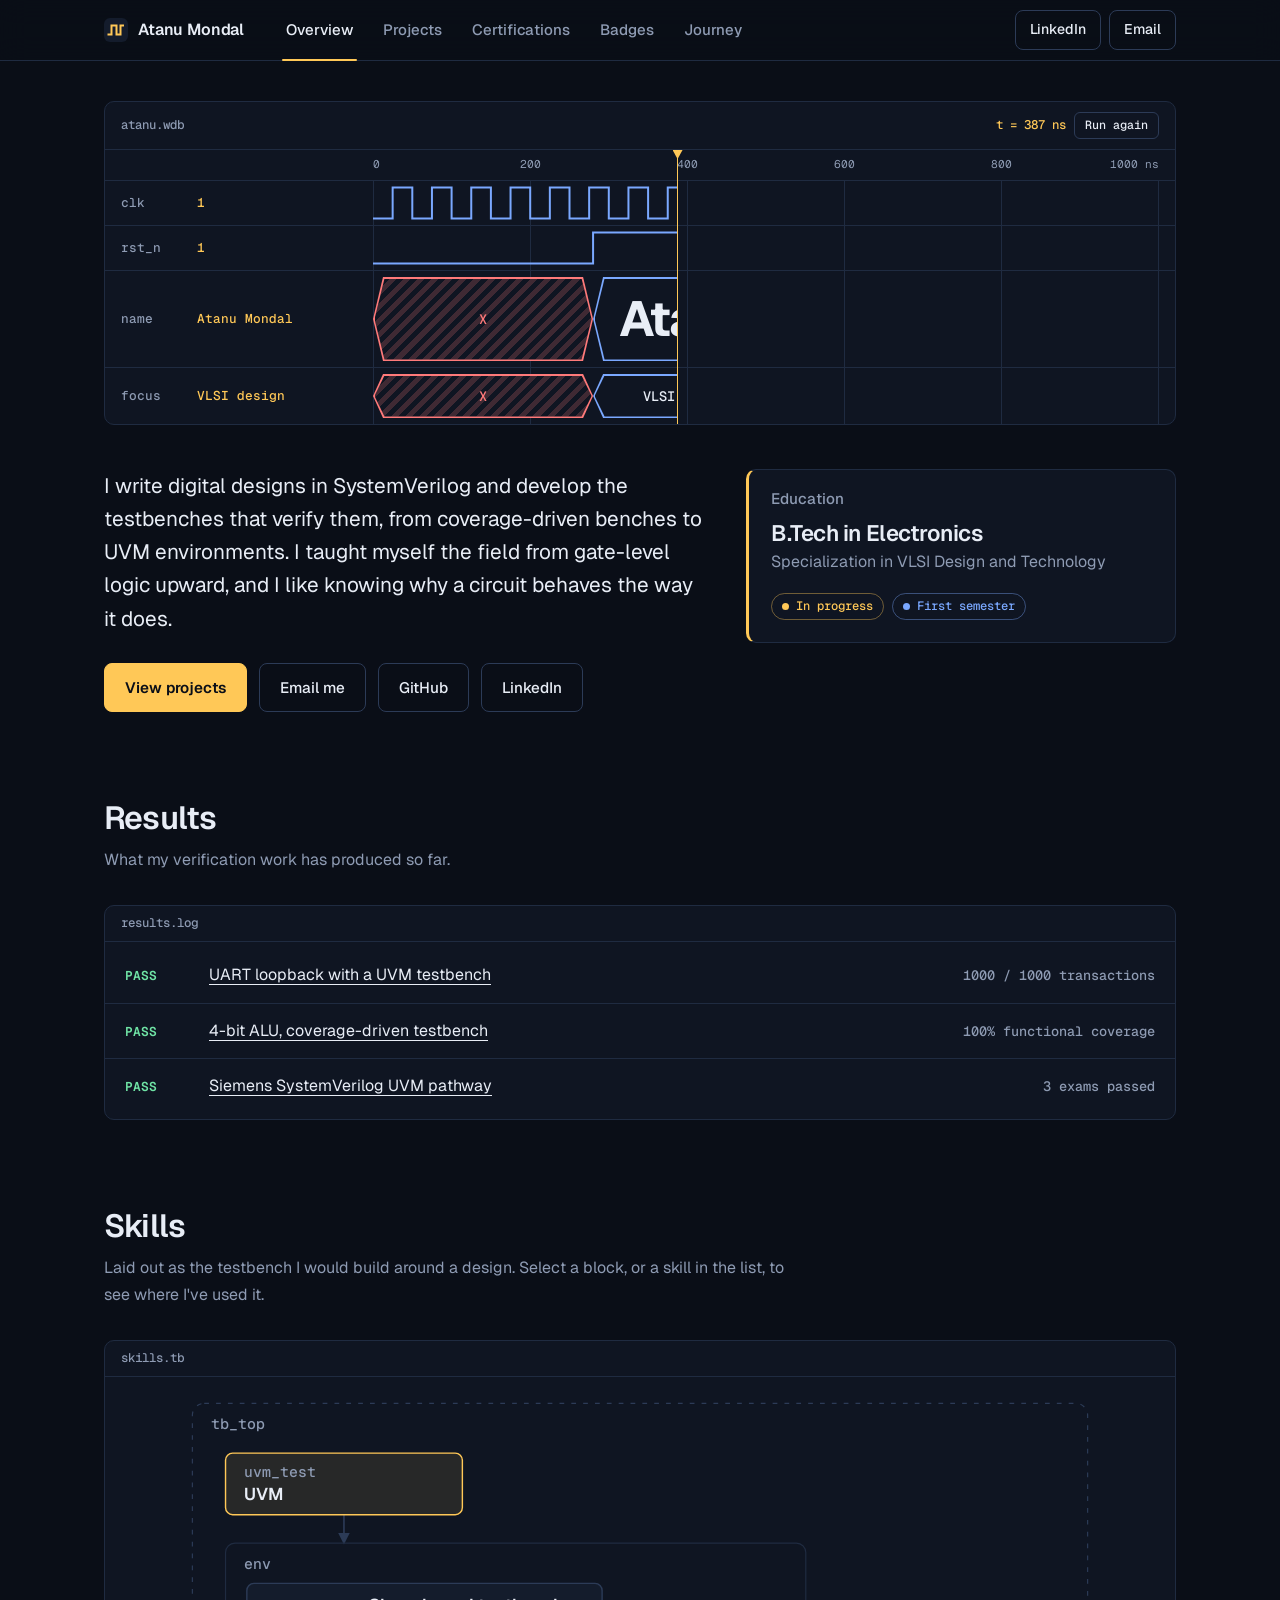
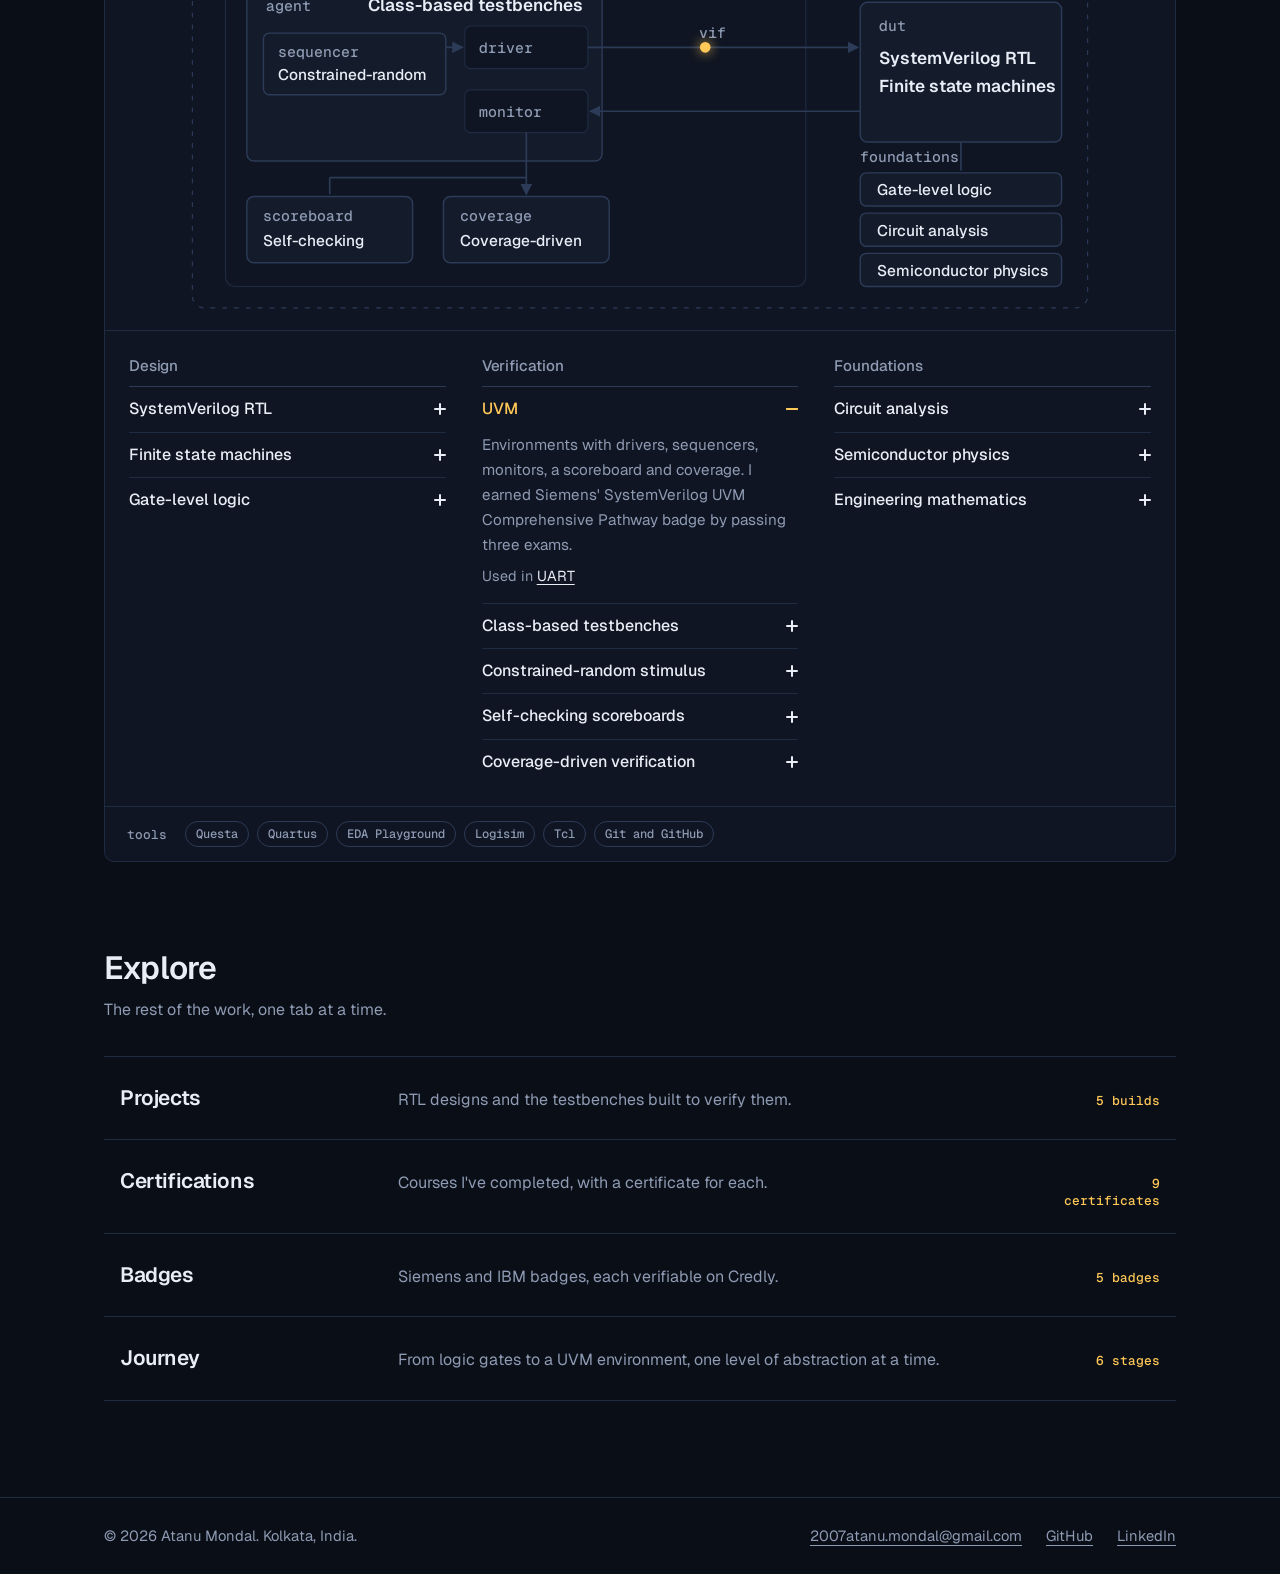
==== commit 33f398a1: "Added the 3rd course of Bash scripts path" ====
--- a/index.html
+++ b/index.html
@@ -4,14 +4,14 @@
   <meta charset="UTF-8">
   <meta name="viewport" content="width=device-width, initial-scale=1">
   <title>Atanu Mondal | VLSI Design and Verification</title>
-  <script src="site.js?v=5"></script>
+  <script src="site.js?v=6"></script>
   <meta name="description" content="Atanu Mondal, a B.Tech student in VLSI design. SystemVerilog RTL, UVM testbenches and coverage-driven verification.">
   <meta name="theme-color" content="#0a0e17">
   <link rel="icon" href="data:image/svg+xml,%3Csvg xmlns='http://www.w3.org/2000/svg' viewBox='0 0 32 32'%3E%3Crect width='32' height='32' rx='6' fill='%230a0e17'/%3E%3Cpath d='M4 22h6V10h8v12h6V10h4' fill='none' stroke='%23ffc857' stroke-width='2.6'/%3E%3C/svg%3E">
   <link rel="preconnect" href="https://fonts.googleapis.com">
   <link rel="preconnect" href="https://fonts.gstatic.com" crossorigin>
   <link href="https://fonts.googleapis.com/css2?family=Geist:wght@400;500;600;700&family=Geist+Mono:wght@400;500;600;700&display=swap" rel="stylesheet">
-  <link rel="stylesheet" href="style.css?v=5">
+  <link rel="stylesheet" href="style.css?v=6">
 </head>
 <body>
 
@@ -347,7 +347,7 @@
         <p class="lede">The rest of the work, one tab at a time.</p>
         <ul class="explore">
           <li><a href="projects.html"><span class="name">Projects</span><span class="desc">RTL designs and the testbenches built to verify them.</span><span class="meta">5 builds</span></a></li>
-          <li><a href="certifications.html"><span class="name">Certifications</span><span class="desc">Courses I've completed, with a certificate for each.</span><span class="meta">8 certificates</span></a></li>
+          <li><a href="certifications.html"><span class="name">Certifications</span><span class="desc">Courses I've completed, with a certificate for each.</span><span class="meta">9 certificates</span></a></li>
           <li><a href="badges.html"><span class="name">Badges</span><span class="desc">Siemens and IBM badges, each verifiable on Credly.</span><span class="meta">5 badges</span></a></li>
           <li><a href="journey.html"><span class="name">Journey</span><span class="desc">From logic gates to a UVM environment, one level of abstraction at a time.</span><span class="meta">6 stages</span></a></li>
         </ul>
--- a/style.css
+++ b/style.css
@@ -1961,3 +1961,113 @@
   .rung, .rung::before, .rung::after, .here, .rung.is-next { animation: none !important; transition: none !important; }
   .js [data-reveal]:not(.is-in) .rung { clip-path: none; }
 }
+
+/* =====================================================================
+   Certifications: wiring that energizes, cards that arrive in turn
+   ===================================================================== */
+
+.segs { grid-template-columns: repeat(var(--n, 5), minmax(0, 1fr)); }
+
+/* hover */
+
+.cred { transition: border-color 0.3s ease, box-shadow 0.3s ease, transform 0.3s cubic-bezier(0.2, 0.7, 0.2, 1); }
+
+.cards.two > .cred:hover {
+  transform: translateY(-4px);
+  border-color: rgba(122, 168, 255, 0.45);
+  box-shadow: 0 16px 36px -18px rgba(122, 168, 255, 0.5);
+}
+
+.tree > li.cred-child:not(.is-pending):hover {
+  border-color: rgba(122, 168, 255, 0.45);
+  box-shadow: 0 12px 30px -16px rgba(122, 168, 255, 0.5);
+}
+
+/* wiring between a path and its courses: draws in, then a pulse runs down it */
+
+.tree > li::before {
+  background: linear-gradient(180deg, transparent, #dbe8ff 50%, transparent) no-repeat, var(--line-2);
+  background-size: 100% 40%, auto;
+  background-position: 0 -60%, 0 0;
+  transform-origin: top;
+  transition: transform 0.5s ease 0.05s;
+  animation: trunk 8s linear infinite;
+  animation-delay: calc(var(--i) * 0.8s + 2s);
+}
+
+.tree > li::after {
+  transform-origin: left;
+  transition: transform 0.3s ease 0.4s;
+}
+
+@keyframes trunk {
+  0% { background-position: 0 -60%, 0 0; }
+  12% { background-position: 0 160%, 0 0; }
+  100% { background-position: 0 160%, 0 0; }
+}
+
+.js .tree > li[data-reveal]:not(.is-in)::before { transform: scaleY(0); }
+.js .tree > li[data-reveal]:not(.is-in)::after { transform: scaleX(0); }
+
+/* arrival */
+
+.js .tree > li[data-reveal]:not(.is-in),
+.js .cards.two > [data-reveal]:not(.is-in) { opacity: 0; }
+
+.tree > li.is-in { animation: slide-in 0.6s cubic-bezier(0.2, 0.7, 0.2, 1) calc(var(--i) * 0.09s + 0.15s) backwards; }
+.cards.two > .cred.is-in { animation: rise 0.6s cubic-bezier(0.2, 0.7, 0.2, 1) calc(var(--i) * 0.1s) backwards; }
+
+@keyframes slide-in { from { opacity: 0; transform: translateX(-22px); } }
+@keyframes rise { from { opacity: 0; transform: translateY(22px); } }
+
+/* hexagon seals pop in, then complete paths breathe */
+
+.js [data-reveal]:not(.is-in) .cred-seal { opacity: 0; }
+[data-reveal].is-in .cred-seal { animation: pop 0.6s cubic-bezier(0.3, 1.6, 0.5, 1) 0.2s backwards; }
+
+@keyframes pop { from { opacity: 0; transform: scale(0.4) rotate(-24deg); } }
+
+.cred-path:not(.is-pending) .hexseal { animation: glow 3.4s ease-in-out infinite; }
+
+@keyframes glow {
+  0%, 100% { filter: drop-shadow(0 0 0 rgba(255, 200, 87, 0)); }
+  50% { filter: drop-shadow(0 0 12px rgba(255, 200, 87, 0.55)); }
+}
+
+/* progress segments fill one by one; the next one blinks */
+
+.js [data-reveal]:not(.is-in) .segs li.on { background: var(--bg); border-color: var(--line-2); }
+[data-reveal].is-in .segs li.on { animation: segfill 0.45s ease calc(var(--k) * 0.16s + 0.6s) backwards; }
+
+@keyframes segfill { from { background: var(--bg); border-color: var(--line-2); transform: scaleX(0.5); } }
+
+.segs li.on + li:not(.on) { border-color: var(--amber); animation: segwait 1.6s ease-in-out 1.6s infinite; }
+
+@keyframes segwait {
+  0%, 100% { background: var(--bg); }
+  50% { background: rgba(255, 200, 87, 0.55); }
+}
+
+/* courses still to come: the stripes drift, and the next one is lit */
+
+.hexseal.is-x > span { animation: drift 2.4s linear infinite; }
+
+@keyframes drift {
+  from { background-position: 0 0, 0 0; }
+  to { background-position: 11.31px 0, 0 0; }
+}
+
+.tree > li:not(.is-pending) + li.is-pending { border-color: rgba(255, 200, 87, 0.55); }
+.tree > li:not(.is-pending) + li.is-pending .hexseal { animation: nextseal 2.4s ease-in-out infinite; }
+
+@keyframes nextseal {
+  0%, 100% { filter: drop-shadow(0 0 0 rgba(255, 122, 122, 0)); }
+  50% { filter: drop-shadow(0 0 10px rgba(255, 122, 122, 0.6)); }
+}
+
+@media (prefers-reduced-motion: reduce) {
+  .cred, .tree > li, .tree > li::before, .tree > li::after,
+  .cred-seal, .hexseal, .hexseal > span, .segs li { animation: none !important; transition: none !important; }
+}
+
+.cred-main > .progress { margin-bottom: 18px; }
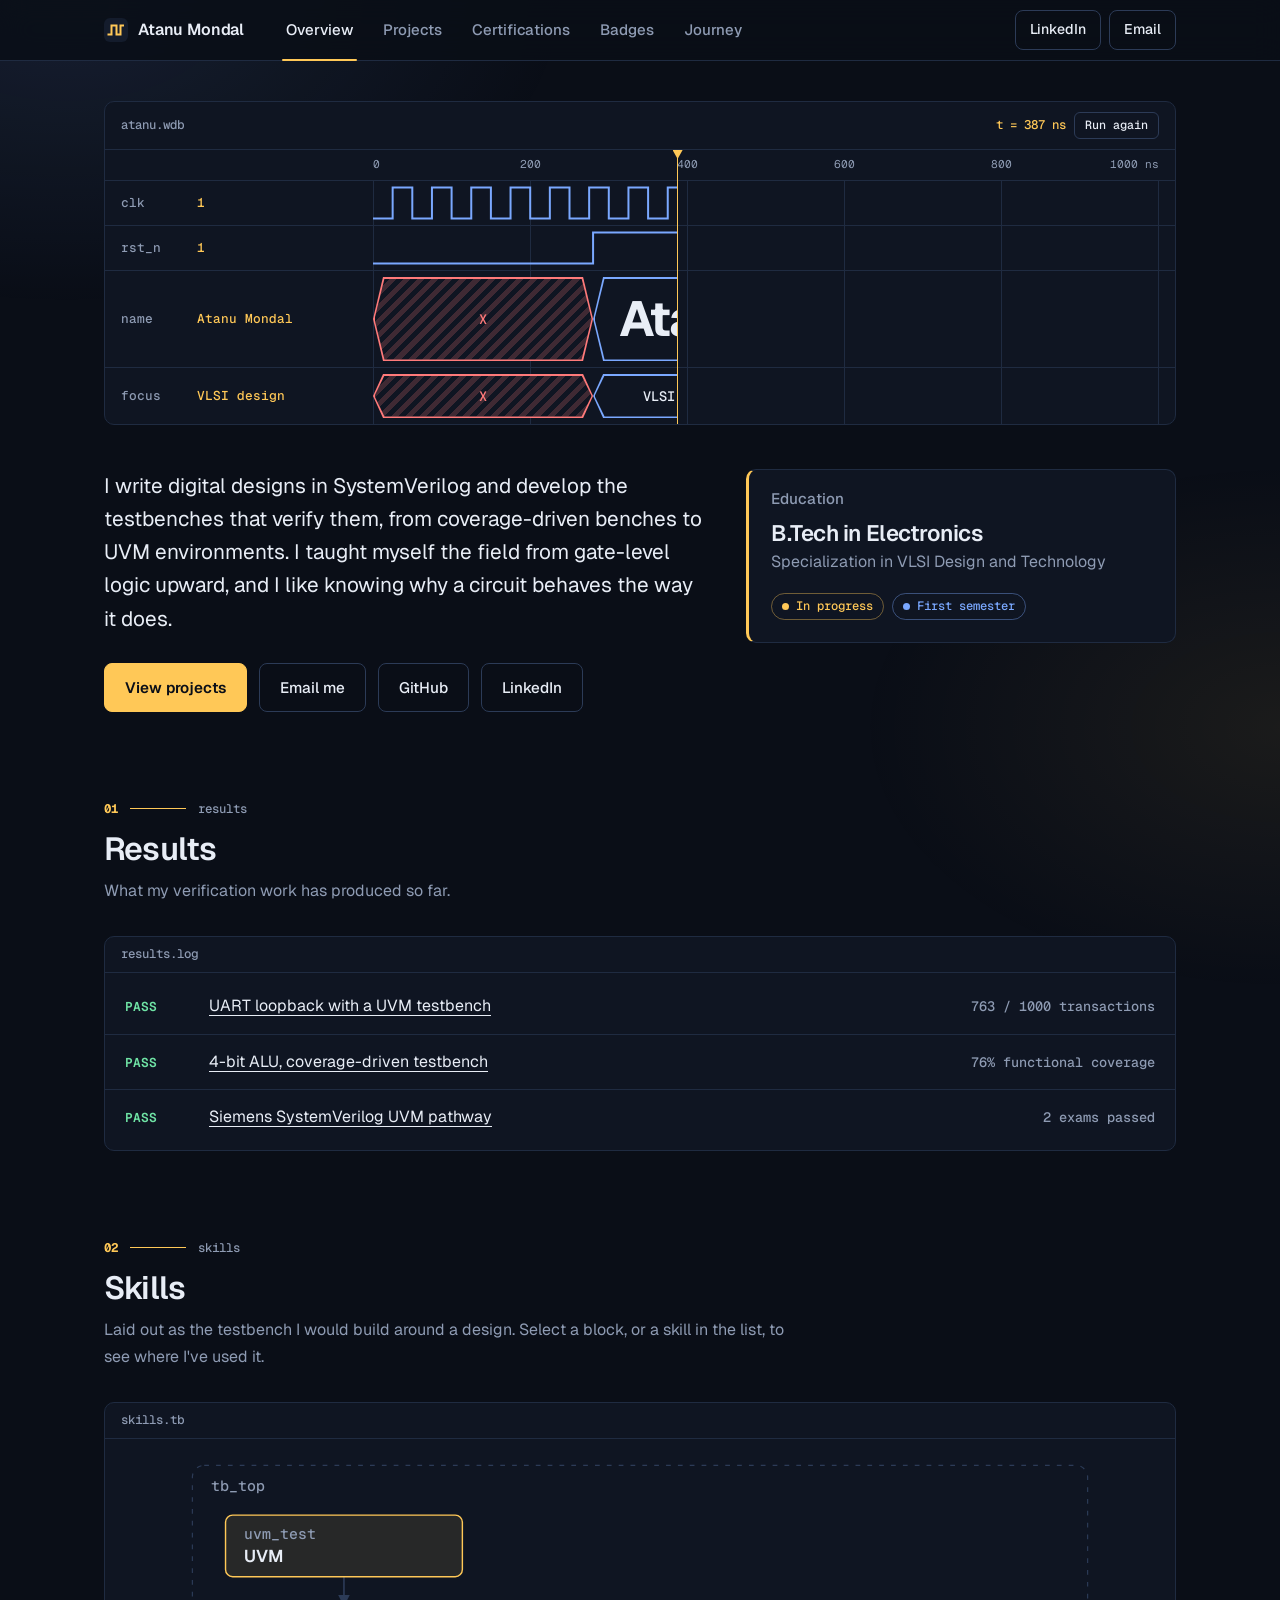
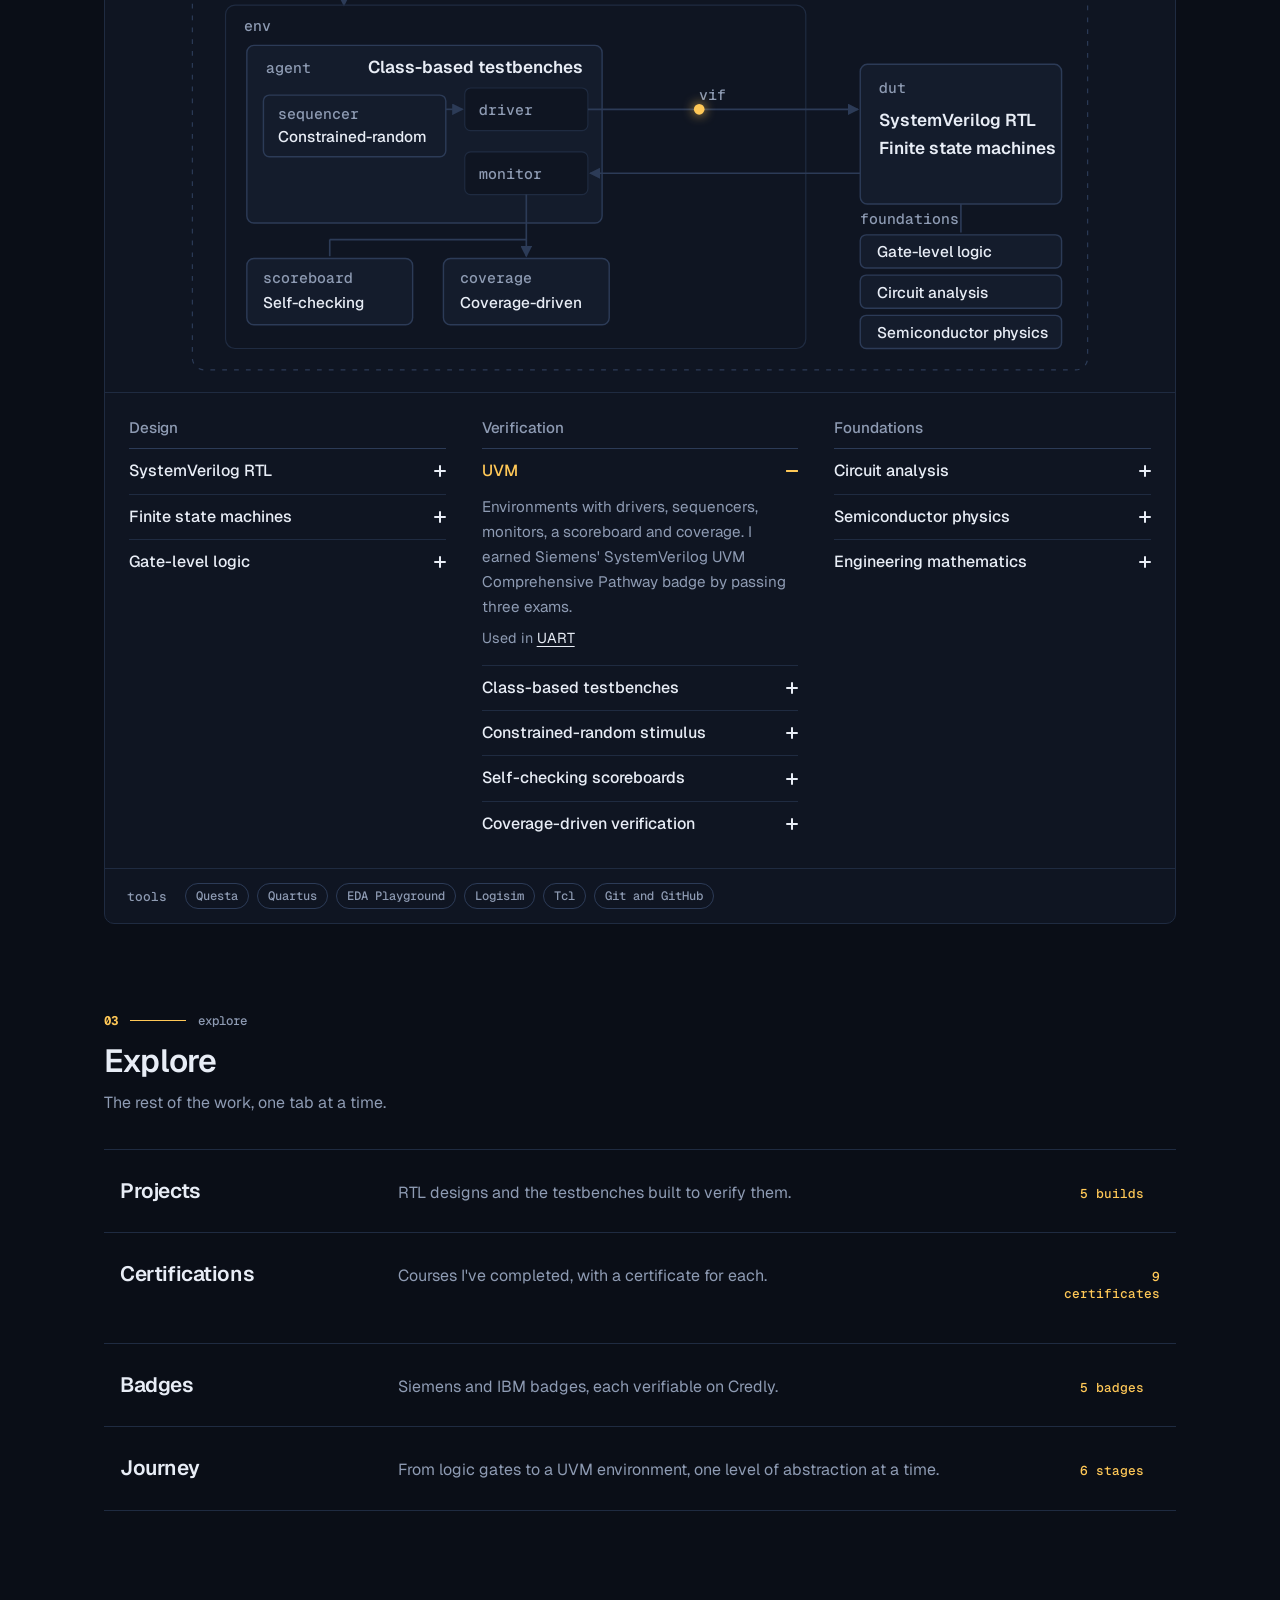
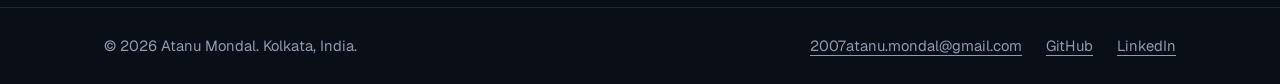
==== commit b67b3e37: "Modified" ====
--- a/index.html
+++ b/index.html
@@ -4,14 +4,14 @@
   <meta charset="UTF-8">
   <meta name="viewport" content="width=device-width, initial-scale=1">
   <title>Atanu Mondal | VLSI Design and Verification</title>
-  <script src="site.js?v=6"></script>
+  <script src="site.js?v=7"></script>
   <meta name="description" content="Atanu Mondal, a B.Tech student in VLSI design. SystemVerilog RTL, UVM testbenches and coverage-driven verification.">
   <meta name="theme-color" content="#0a0e17">
   <link rel="icon" href="data:image/svg+xml,%3Csvg xmlns='http://www.w3.org/2000/svg' viewBox='0 0 32 32'%3E%3Crect width='32' height='32' rx='6' fill='%230a0e17'/%3E%3Cpath d='M4 22h6V10h8v12h6V10h4' fill='none' stroke='%23ffc857' stroke-width='2.6'/%3E%3C/svg%3E">
   <link rel="preconnect" href="https://fonts.googleapis.com">
   <link rel="preconnect" href="https://fonts.gstatic.com" crossorigin>
   <link href="https://fonts.googleapis.com/css2?family=Geist:wght@400;500;600;700&family=Geist+Mono:wght@400;500;600;700&display=swap" rel="stylesheet">
-  <link rel="stylesheet" href="style.css?v=6">
+  <link rel="stylesheet" href="style.css?v=7">
 </head>
 <body>
 
@@ -97,7 +97,7 @@
     </section>
 
     <div class="wrap intro">
-      <div>
+      <div data-reveal style="--i:0">
         <p class="lead">I write digital designs in SystemVerilog and develop the testbenches that verify them, from coverage-driven benches to UVM environments. I taught myself the field from gate-level logic upward, and I like knowing why a circuit behaves the way it does.</p>
         <div class="actions">
           <a class="btn primary" href="projects.html">View projects</a>
@@ -106,7 +106,7 @@
           <a class="btn" href="https://www.linkedin.com/in/atanu-mondal7" target="_blank" rel="noopener">LinkedIn<span class="sr"> (opens in a new tab)</span></a>
         </div>
       </div>
-      <aside class="edu" aria-labelledby="edu-h">
+      <aside class="edu" aria-labelledby="edu-h" data-reveal style="--i:1">
         <h2 id="edu-h">Education</h2>
         <p class="edu-degree">B.Tech in Electronics</p>
         <p class="edu-spec">Specialization in VLSI Design and Technology</p>
@@ -119,14 +119,15 @@
 
     <section class="section" aria-labelledby="results-h">
       <div class="wrap">
+        <div class="eyebrow" data-reveal aria-hidden="true"><b>01</b><i></i><span>results</span></div>
         <h2 id="results-h">Results</h2>
         <p class="lede">What my verification work has produced so far.</p>
         <div class="panel" data-reveal>
           <div class="panel-bar"><span>results.log</span></div>
           <ul class="log-lines">
-            <li style="--i:0"><span class="pass">PASS</span><span class="what"><a href="projects.html#uart">UART loopback with a UVM testbench</a></span><span class="val">1000 / 1000 transactions</span></li>
-            <li style="--i:1"><span class="pass">PASS</span><span class="what"><a href="projects.html#alu">4-bit ALU, coverage-driven testbench</a></span><span class="val">100% functional coverage</span></li>
-            <li style="--i:2"><span class="pass">PASS</span><span class="what"><a href="badges.html">Siemens SystemVerilog UVM pathway</a></span><span class="val">3 exams passed</span></li>
+            <li style="--i:0"><span class="pass">PASS</span><span class="what"><a href="projects.html#uart">UART loopback with a UVM testbench</a></span><span class="val"><span data-count="1000">1000</span> / 1000 transactions</span></li>
+            <li style="--i:1"><span class="pass">PASS</span><span class="what"><a href="projects.html#alu">4-bit ALU, coverage-driven testbench</a></span><span class="val"><span data-count="100">100</span>% functional coverage</span></li>
+            <li style="--i:2"><span class="pass">PASS</span><span class="what"><a href="badges.html">Siemens SystemVerilog UVM pathway</a></span><span class="val"><span data-count="3">3</span> exams passed</span></li>
           </ul>
         </div>
       </div>
@@ -134,6 +135,7 @@
 
     <section class="section" id="skills" aria-labelledby="skills-h">
       <div class="wrap">
+        <div class="eyebrow" data-reveal aria-hidden="true"><b>02</b><i></i><span>skills</span></div>
         <h2 id="skills-h">Skills</h2>
         <p class="lede">Laid out as the testbench I would build around a design. Select a block, or a skill in the list, to see where I've used it.</p>
 
@@ -141,7 +143,7 @@
           <div class="panel-bar"><span>skills.tb</span></div>
           <div class="skills-grid">
 
-            <div class="tb-wrap">
+            <div class="tb-wrap" data-reveal>
               <svg class="tb" viewBox="0 0 760 430" role="group" aria-label="Skills drawn as a UVM testbench around a design under test. The same skills are listed beside the diagram.">
                 <defs>
                   <marker id="ah" viewBox="0 0 8 8" refX="7" refY="4" markerWidth="7" markerHeight="7" orient="auto-start-reverse"><path class="arrow" d="M0 0L8 4L0 8z"/></marker>
@@ -343,13 +345,14 @@
 
     <section class="section" aria-labelledby="explore-h">
       <div class="wrap">
+        <div class="eyebrow" data-reveal aria-hidden="true"><b>03</b><i></i><span>explore</span></div>
         <h2 id="explore-h">Explore</h2>
         <p class="lede">The rest of the work, one tab at a time.</p>
         <ul class="explore">
-          <li><a href="projects.html"><span class="name">Projects</span><span class="desc">RTL designs and the testbenches built to verify them.</span><span class="meta">5 builds</span></a></li>
-          <li><a href="certifications.html"><span class="name">Certifications</span><span class="desc">Courses I've completed, with a certificate for each.</span><span class="meta">9 certificates</span></a></li>
-          <li><a href="badges.html"><span class="name">Badges</span><span class="desc">Siemens and IBM badges, each verifiable on Credly.</span><span class="meta">5 badges</span></a></li>
-          <li><a href="journey.html"><span class="name">Journey</span><span class="desc">From logic gates to a UVM environment, one level of abstraction at a time.</span><span class="meta">6 stages</span></a></li>
+          <li data-reveal style="--i:0"><a href="projects.html"><span class="name">Projects</span><span class="desc">RTL designs and the testbenches built to verify them.</span><span class="meta">5 builds</span></a></li>
+          <li data-reveal style="--i:1"><a href="certifications.html"><span class="name">Certifications</span><span class="desc">Courses I've completed, with a certificate for each.</span><span class="meta">9 certificates</span></a></li>
+          <li data-reveal style="--i:2"><a href="badges.html"><span class="name">Badges</span><span class="desc">Siemens and IBM badges, each verifiable on Credly.</span><span class="meta">5 badges</span></a></li>
+          <li data-reveal style="--i:3"><a href="journey.html"><span class="name">Journey</span><span class="desc">From logic gates to a UVM environment, one level of abstraction at a time.</span><span class="meta">6 stages</span></a></li>
         </ul>
       </div>
     </section>
--- a/style.css
+++ b/style.css
@@ -2071,3 +2071,299 @@
 }
 
 .cred-main > .progress { margin-bottom: 18px; }
+
+/* =====================================================================
+   Motion pass: overview, badges and journey
+   ===================================================================== */
+
+/* a slow glow drifting behind every page */
+
+body::before {
+  content: "";
+  position: fixed;
+  inset: -20%;
+  z-index: -1;
+  pointer-events: none;
+  background:
+    radial-gradient(40% 35% at 18% 14%, rgba(122, 168, 255, 0.11), transparent 70%),
+    radial-gradient(34% 30% at 86% 72%, rgba(255, 200, 87, 0.07), transparent 70%);
+  animation: aurora 28s ease-in-out infinite alternate;
+}
+
+@keyframes aurora { to { transform: translate3d(4%, 3%, 0) scale(1.06); } }
+
+[data-site="offline"] body::before { display: none; }
+
+/* status dots breathe */
+
+.chip.is-wip .dot,
+.chip.is-pass .dot { animation: ping 2.4s ease-out infinite; }
+
+@keyframes ping {
+  0% { box-shadow: 0 0 0 0 color-mix(in srgb, currentColor 55%, transparent); }
+  70%, 100% { box-shadow: 0 0 0 7px transparent; }
+}
+
+/* ---------- overview ---------- */
+
+.eyebrow { display: flex; align-items: center; gap: 12px; margin-bottom: 14px; font: 600 0.78rem var(--mono); color: var(--amber); }
+.eyebrow span { color: var(--muted); font-weight: 500; }
+.eyebrow i { flex: 0 0 56px; height: 1px; background: var(--amber); transform-origin: left; transition: transform 0.8s cubic-bezier(0.2, 0.7, 0.2, 1) 0.1s; }
+.js .eyebrow:not(.is-in) i { transform: scaleX(0); }
+.js .eyebrow:not(.is-in) b, .js .eyebrow:not(.is-in) span { opacity: 0; }
+.eyebrow b, .eyebrow span { transition: opacity 0.5s ease 0.1s; }
+
+.log-lines .val { font-variant-numeric: tabular-nums; }
+
+.js .intro > [data-reveal]:not(.is-in) { opacity: 0; }
+.intro > .is-in { animation: rise 0.7s cubic-bezier(0.2, 0.7, 0.2, 1) calc(var(--i) * 0.12s) backwards; }
+
+.edu { position: relative; overflow: hidden; }
+
+.edu::before {
+  content: "";
+  position: absolute;
+  left: 0;
+  right: 0;
+  top: 0;
+  height: 2px;
+  pointer-events: none;
+  background: linear-gradient(90deg, transparent, #ffe3a3 50%, transparent) no-repeat;
+  background-size: 35% 100%;
+  background-position: -60% 0;
+  animation: tread 9s linear infinite 2s;
+}
+
+.js .tb-wrap:not(.is-in) .node,
+.js .tb-wrap:not(.is-in) .group { opacity: 0; }
+
+.tb-wrap.is-in .node { transform-box: fill-box; transform-origin: center; animation: node-in 0.6s cubic-bezier(0.2, 0.7, 0.2, 1) backwards; }
+.tb-wrap.is-in .group { animation: node-in 0.6s ease backwards; }
+.tb-wrap.is-in [data-node="test"] { animation-delay: 0.1s; }
+.tb-wrap.is-in .group { animation-delay: 0.2s; }
+.tb-wrap.is-in [data-node="agent"] { animation-delay: 0.3s; }
+.tb-wrap.is-in [data-node="sequencer"] { animation-delay: 0.5s; }
+.tb-wrap.is-in [data-node="scoreboard"] { animation-delay: 0.7s; }
+.tb-wrap.is-in [data-node="coverage"] { animation-delay: 0.8s; }
+.tb-wrap.is-in [data-node="dut"] { animation-delay: 1s; }
+.tb-wrap.is-in [data-node="gates"] { animation-delay: 1.2s; }
+.tb-wrap.is-in [data-node="circuits"] { animation-delay: 1.3s; }
+.tb-wrap.is-in [data-node="physics"] { animation-delay: 1.4s; }
+
+@keyframes node-in { from { opacity: 0; transform: scale(0.92); } }
+
+.js .explore li[data-reveal]:not(.is-in) { opacity: 0; }
+.explore li.is-in { animation: rise 0.6s cubic-bezier(0.2, 0.7, 0.2, 1) calc(var(--i) * 0.08s) backwards; }
+
+.explore .meta::after {
+  content: "\2192";
+  display: inline-block;
+  margin-left: 8px;
+  opacity: 0;
+  transform: translateX(-8px);
+  transition: opacity 0.3s ease, transform 0.3s ease;
+}
+
+.explore a:hover .meta::after,
+.explore a:focus-visible .meta::after { opacity: 1; transform: none; }
+
+/* ---------- badges ---------- */
+
+.pathway-grid {
+  background-image: linear-gradient(90deg, rgba(44, 59, 87, 0.22) 1px, transparent 1px);
+  background-size: 10% 100%;
+}
+
+.js .pw-in > li[data-reveal]:not(.is-in) { opacity: 0; }
+.pw-in > li.is-in { animation: slide-in 0.6s cubic-bezier(0.2, 0.7, 0.2, 1) calc(var(--i) * 0.14s) backwards; }
+
+.js .pw-out[data-reveal]:not(.is-in),
+.js .badges > li[data-reveal]:not(.is-in) { opacity: 0; }
+.pw-out.is-in { animation: rise 0.8s cubic-bezier(0.2, 0.7, 0.2, 1) 0.9s backwards; }
+.badges > li.is-in { animation: rise 0.6s cubic-bezier(0.2, 0.7, 0.2, 1) backwards; }
+
+.js [data-reveal]:not(.is-in) > .hexbadge { opacity: 0; }
+[data-reveal].is-in > .hexbadge { animation: pop 0.7s cubic-bezier(0.3, 1.6, 0.5, 1) 0.15s backwards; }
+.pw-out.is-in > .hexbadge { animation-delay: 1s; }
+
+/* a glint crosses each badge now and then */
+
+.hexbadge > .in { position: relative; overflow: hidden; }
+
+.hexbadge > .in::after {
+  content: "";
+  position: absolute;
+  inset: 0;
+  pointer-events: none;
+  background: linear-gradient(115deg, transparent 38%, rgba(255, 255, 255, 0.22) 50%, transparent 62%);
+  transform: translateX(-130%);
+  animation: glint 6s ease-in-out infinite;
+  animation-delay: calc(var(--i, 0) * 0.7s + 2s);
+}
+
+@keyframes glint { 0%, 55% { transform: translateX(-130%); } 80%, 100% { transform: translateX(130%); } }
+
+/* current flows through the wires; when all three arrive the gate lights up */
+
+.pw-flow path,
+.pw-flow-out {
+  fill: none;
+  stroke: #dbe8ff;
+  stroke-width: 2;
+  stroke-dasharray: 3 15;
+  stroke-linecap: round;
+  opacity: 0;
+}
+
+.pw-flow-out { stroke: #ffe3a3; }
+
+.pathway.is-in .pw-flow path { opacity: 0.9; animation: flow 1.1s linear infinite 1.1s backwards; transition: opacity 0.5s ease 1.1s; }
+.pathway.is-in .pw-flow-out { animation: flow 0.9s linear infinite, outlit 6s ease-in-out infinite 1.6s; }
+
+@keyframes flow { to { stroke-dashoffset: -18; } }
+
+@keyframes outlit {
+  0%, 44% { opacity: 0; }
+  52%, 86% { opacity: 1; }
+  96%, 100% { opacity: 0; }
+}
+
+.pathway.is-in .pw-body { animation: gatelit 6s ease-in-out infinite 1.6s; }
+
+@keyframes gatelit {
+  0%, 40% { stroke: var(--signal); filter: none; }
+  50%, 86% { stroke: var(--amber); filter: drop-shadow(0 0 6px rgba(255, 200, 87, 0.7)); }
+  100% { stroke: var(--signal); filter: none; }
+}
+
+.pathway.is-in .pw-gate text { animation: gatetext 6s ease-in-out infinite 1.6s; }
+
+@keyframes gatetext {
+  0%, 44%, 100% { fill: var(--text); }
+  54%, 86% { fill: var(--amber); }
+}
+
+.pathway.is-in .pw-out .hexbadge { animation: pop 0.7s cubic-bezier(0.3, 1.6, 0.5, 1) 1s backwards; }
+
+.pathway.is-in .pw-out::before {
+  content: "";
+  position: absolute;
+  width: 150px;
+  height: 168px;
+  top: 28px;
+  left: calc(50% + 0px);
+  margin-left: -75px;
+  clip-path: polygon(50% 0, 100% 25%, 100% 75%, 50% 100%, 0 75%, 0 25%);
+  background: var(--amber);
+  opacity: 0;
+  pointer-events: none;
+  animation: halo 6s ease-out infinite 1.6s;
+}
+
+.pw-out { position: relative; }
+.pw-out > * { position: relative; }
+
+@keyframes halo {
+  0%, 48% { opacity: 0; transform: scale(1); }
+  54% { opacity: 0.4; transform: scale(1); }
+  90%, 100% { opacity: 0; transform: scale(1.7); }
+}
+
+.badges > li.badge { transition: border-color 0.3s ease, box-shadow 0.3s ease; }
+.badges > li.badge:hover { border-color: rgba(122, 168, 255, 0.45); box-shadow: 0 16px 36px -18px rgba(122, 168, 255, 0.5); }
+
+/* ---------- journey ---------- */
+
+.stage-body {
+  padding: 20px 26px 22px;
+  border: 1px solid var(--line);
+  border-radius: var(--r);
+  background: var(--surface);
+  transition: border-color 0.3s ease, box-shadow 0.3s ease;
+}
+
+.stage-body:hover { border-color: rgba(255, 200, 87, 0.4); box-shadow: 0 16px 36px -20px rgba(255, 200, 87, 0.35); }
+
+.lvl {
+  display: inline-block;
+  margin-bottom: 10px;
+  padding: 3px 10px;
+  border: 1px solid rgba(122, 168, 255, 0.35);
+  border-radius: 999px;
+  font: 600 0.72rem var(--mono);
+  color: var(--signal);
+}
+
+.js .stage:not(.is-in) .stage-body { opacity: 0; }
+.stage.is-in .stage-body { animation: slide-in-r 0.7s cubic-bezier(0.2, 0.7, 0.2, 1) 0.15s backwards; }
+.stage.is-in .stage-node > .in { animation: pop 0.6s cubic-bezier(0.3, 1.6, 0.5, 1) 0.1s backwards; }
+
+@keyframes slide-in-r { from { opacity: 0; transform: translateX(26px); } }
+
+/* the amber line carries a pulse down from one stage to the next */
+
+.stage:not(:last-child)::after {
+  background: linear-gradient(180deg, transparent, #fff3d1 50%, transparent) no-repeat, var(--amber);
+  background-size: 100% 30%, auto;
+  background-position: 0 -60%, 0 0;
+  animation: trunk 8s linear infinite;
+  animation-delay: calc(var(--i) * 0.9s + 2.5s);
+}
+
+/* the stage I am on right now */
+
+.stage:last-child::before {
+  content: "";
+  position: absolute;
+  left: 0;
+  top: 0;
+  width: 72px;
+  height: 52px;
+  clip-path: polygon(14px 0, calc(100% - 14px) 0, 100% 50%, calc(100% - 14px) 100%, 14px 100%, 0 50%);
+  background: var(--amber);
+  opacity: 0;
+  pointer-events: none;
+  animation: halo-now 2.4s ease-out infinite 1.2s;
+}
+
+@keyframes halo-now {
+  0% { opacity: 0.45; transform: scale(1); }
+  100% { opacity: 0; transform: scale(1.6); }
+}
+
+.tbc {
+  position: relative;
+  margin: 0;
+  padding: 62px 0 0 96px;
+  font: 500 0.8rem var(--mono);
+  color: var(--muted);
+}
+
+.tbc::before {
+  content: "";
+  position: absolute;
+  left: 35px;
+  top: 8px;
+  width: 2px;
+  height: 52px;
+  background: repeating-linear-gradient(180deg, var(--amber) 0 4px, transparent 4px 10px);
+  -webkit-mask-image: linear-gradient(180deg, #000, transparent);
+  mask-image: linear-gradient(180deg, #000, transparent);
+}
+
+@media (max-width: 640px) {
+  .stage-body { padding: 18px 18px 20px; }
+  .tbc { padding-left: 0; padding-top: 58px; }
+  .tbc::before { left: 17px; }
+}
+
+@media (prefers-reduced-motion: reduce) {
+  body::before,
+  .chip .dot,
+  .edu::before,
+  .hexbadge > .in::after,
+  .pw-flow path, .pw-flow-out, .pw-body, .pw-gate text,
+  .pw-out::before, .stage:not(:last-child)::after, .stage:last-child::before {
+    animation: none !important;
+  }
+}
